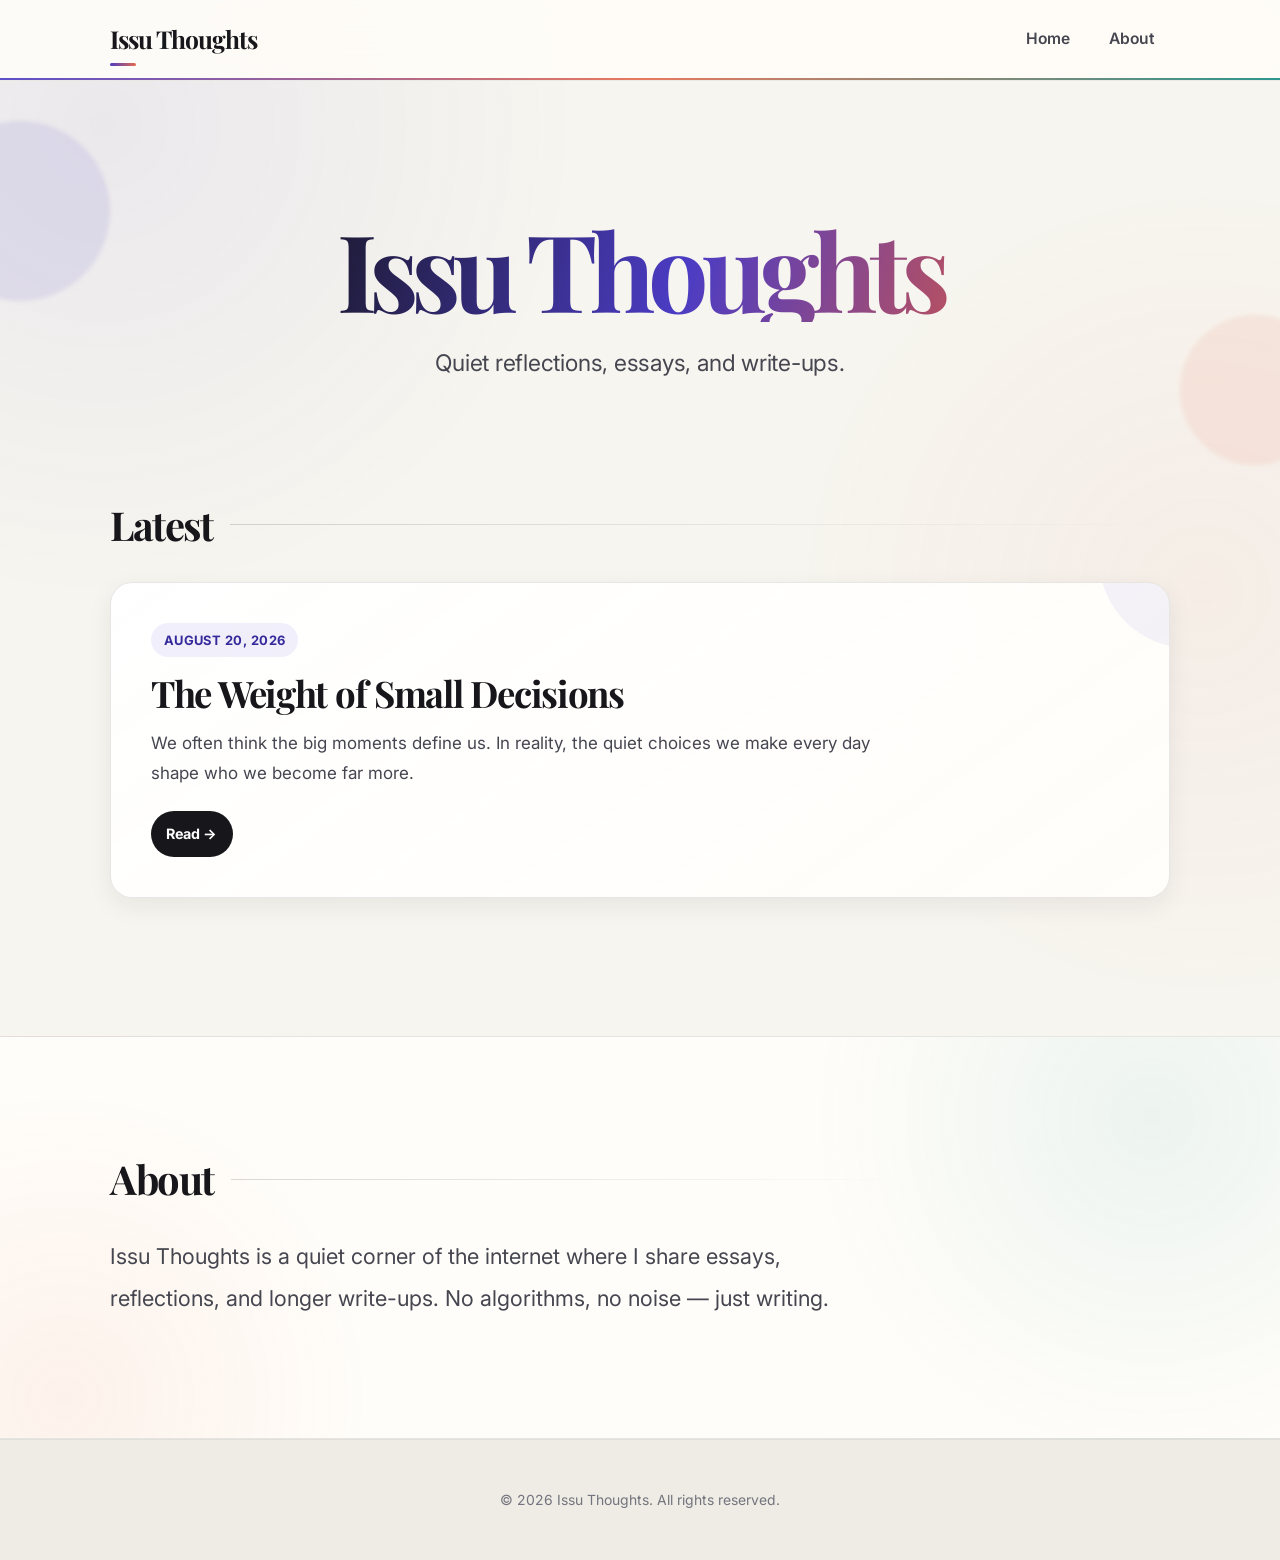
==== index.html @ fbedff1d "Update index.html" ====
<!DOCTYPE html>
<html lang="en">
<head>
  <meta charset="UTF-8">
  <meta name="viewport" content="width=device-width, initial-scale=1.0">
  <title>Issu Thoughts</title>
  <meta name="description" content="Thoughts, essays and write-ups by Issu.">
  <link rel="stylesheet" href="styles.css">
  <link rel="preconnect" href="https://fonts.googleapis.com">
  <link rel="preconnect" href="https://fonts.gstatic.com" crossorigin>
  <link href="https://fonts.googleapis.com/css2?family=Inter:wght@400;500;600&family=Playfair+Display:wght@600;700&display=swap" rel="stylesheet">
</head>
<body>
  <header class="site-header">
    <div class="container">
      <a href="index.html" class="logo">Issu Thoughts</a>
      <nav>
        <a href="index.html">Home</a>
        <a href="#about">About</a>
      </nav>
    </div>
  </header>

  <main>
    <!-- Hero -->
    <section class="hero">
      <div class="container">
        <h1>Issu Thoughts</h1>
        <p class="tagline">Quiet reflections, essays, and write-ups.</p>
      </div>
    </section>

    <!-- Latest posts -->
    <section class="posts">
      <div class="container">
        <h2 class="section-title">Latest</h2>

        <article class="post-card">
          <time datetime="2026-08-20">August 20, 2026</time>
          <h3><a href="article.html">The Weight of Small Decisions</a></h3>
          <p>We often think the big moments define us. In reality, the quiet choices we make every day shape who we become far more.</p>
          <a href="article.html" class="read-more">Read →</a>
        </article>

        <!-- Add more post-cards here as you publish -->
        <!--
        <article class="post-card">
          <time datetime="2026-08-28">August 28, 2026</time>
          <h3><a href="posts/another-article.html">teacher-recruitment-backlog</a></h3>
          <p>They Promised Automatic Posting. The 2023 Teachers Are Still Waiting.…</p>
          <a href="posts/another-article.html" class="read-more">Read →</a>
        </article>
        -->
      </div>
    </section>

    <!-- About -->
    <section id="about" class="about">
      <div class="container">
        <h2 class="section-title">About</h2>
        <p>Issu Thoughts is a quiet corner of the internet where I share essays, reflections, and longer write-ups. No algorithms, no noise — just writing.</p>
      </div>
    </section>
  </main>

  <footer class="site-footer">
    <div class="container">
      <p>© 2026 Issu Thoughts. All rights reserved.</p>
    </div>
  </footer>
</body>
    </html>
---- styles.css ----
/* =========================================================
   ISSU THOUGHTS — PREMIUM EDITORIAL STYLESHEET
   Designed to work with the existing HTML without changes.
   ========================================================= */

/* ---------- Reset ---------- */
*,
*::before,
*::after {
  box-sizing: border-box;
  margin: 0;
  padding: 0;
}

:root {
  /* Color system */
  --bg: #f7f5ef;
  --surface: #fffdf9;
  --surface-2: #f1eee6;
  --text: #17171b;
  --text-soft: #454650;
  --muted: #73747d;
  --primary: #4b3cc4;
  --primary-dark: #352a9b;
  --secondary: #e56b4e;
  --teal: #168b83;
  --gold: #d8a72f;
  --border: rgba(23, 23, 27, 0.10);
  --border-strong: rgba(23, 23, 27, 0.16);

  /* Layout */
  --max-width: 1060px;
  --reading-width: 720px;
  --radius: 22px;
  --radius-small: 14px;

  /* Effects */
  --shadow-sm: 0 8px 24px rgba(35, 30, 60, 0.07);
  --shadow-md: 0 18px 50px rgba(35, 30, 60, 0.11);
  --shadow-lg: 0 28px 80px rgba(35, 30, 60, 0.14);

  --ease: cubic-bezier(.2, .8, .2, 1);
}

html {
  font-size: 17px;
  scroll-behavior: smooth;
  scroll-padding-top: 100px;
}

body {
  min-height: 100vh;
  overflow-x: hidden;
  font-family: "Inter", system-ui, -apple-system, BlinkMacSystemFont, "Segoe UI", sans-serif;
  background:
    radial-gradient(circle at 8% 8%, rgba(75, 60, 196, 0.07), transparent 28rem),
    radial-gradient(circle at 94% 38%, rgba(229, 107, 78, 0.06), transparent 24rem),
    var(--bg);
  color: var(--text);
  line-height: 1.75;
  -webkit-font-smoothing: antialiased;
  text-rendering: optimizeLegibility;
}

::selection {
  background: rgba(75, 60, 196, 0.18);
  color: var(--text);
}

img {
  display: block;
  max-width: 100%;
}

button,
input,
textarea,
select {
  font: inherit;
}

a {
  color: inherit;
  text-decoration: none;
}

/* ---------- Typography ---------- */
h1,
h2,
h3 {
  font-family: "Playfair Display", Georgia, serif;
  font-weight: 700;
  line-height: 1.15;
  letter-spacing: -0.035em;
}

p {
  text-wrap: pretty;
}

.container {
  width: min(90% , var(--max-width));
  margin-inline: auto;
}

.container.narrow {
  width: min(90%, var(--reading-width));
}

/* ---------- Header ---------- */
.site-header {
  position: sticky;
  top: 0;
  z-index: 1000;
  background: rgba(255, 253, 249, 0.88);
  border-bottom: 1px solid rgba(23, 23, 27, 0.08);
  backdrop-filter: blur(18px) saturate(150%);
  -webkit-backdrop-filter: blur(18px) saturate(150%);
}

.site-header::after {
  content: "";
  display: block;
  height: 2px;
  background: linear-gradient(90deg, var(--primary), var(--secondary), var(--teal));
  opacity: 0.9;
}

.site-header .container {
  min-height: 78px;
  display: flex;
  align-items: center;
  justify-content: space-between;
  gap: 2rem;
}

.logo {
  position: relative;
  display: inline-block;
  font-family: "Playfair Display", Georgia, serif;
  font-size: 1.45rem;
  font-weight: 700;
  letter-spacing: -0.04em;
  transition: color .25s var(--ease), transform .25s var(--ease);
}

.logo::after {
  content: "";
  position: absolute;
  left: 0;
  bottom: -5px;
  width: 26px;
  height: 3px;
  border-radius: 99px;
  background: linear-gradient(90deg, var(--primary), var(--secondary));
  transition: width .3s var(--ease);
}

.logo:hover {
  color: var(--primary);
  transform: translateY(-1px);
}

.logo:hover::after {
  width: 100%;
}

nav {
  display: flex;
  align-items: center;
  gap: .45rem;
}

nav a {
  position: relative;
  display: inline-flex;
  align-items: center;
  justify-content: center;
  padding: .58rem .9rem;
  border-radius: 999px;
  color: var(--text-soft);
  font-size: .92rem;
  font-weight: 600;
  transition:
    color .25s var(--ease),
    background .25s var(--ease),
    transform .25s var(--ease);
}

nav a:hover,
nav a:focus-visible {
  color: var(--primary);
  background: rgba(75, 60, 196, 0.08);
  transform: translateY(-1px);
}

nav a:focus-visible,
a:focus-visible {
  outline: 3px solid rgba(75, 60, 196, 0.22);
  outline-offset: 3px;
}

/* ---------- Hero ---------- */
.hero {
  position: relative;
  isolation: isolate;
  padding: clamp(5.2rem, 11vw, 8rem) 0 clamp(4rem, 8vw, 6rem);
  text-align: center;
}

.hero::before,
.hero::after {
  content: "";
  position: absolute;
  z-index: -1;
  pointer-events: none;
  border-radius: 50%;
  filter: blur(2px);
}

.hero::before {
  width: 180px;
  height: 180px;
  left: -70px;
  top: 40px;
  background: rgba(75, 60, 196, 0.10);
}

.hero::after {
  width: 150px;
  height: 150px;
  right: -50px;
  bottom: 20px;
  background: rgba(229, 107, 78, 0.10);
}

.hero h1 {
  max-width: 900px;
  margin-inline: auto;
  font-size: clamp(3rem, 9vw, 6.3rem);
  line-height: .98;
  letter-spacing: -0.065em;
  background: linear-gradient(105deg, #15151a 8%, #4b3cc4 55%, #d95743 95%);
  -webkit-background-clip: text;
  background-clip: text;
  color: transparent;
}

.tagline {
  max-width: 600px;
  margin: 1.35rem auto 0;
  color: var(--text-soft);
  font-size: clamp(1.08rem, 2.8vw, 1.35rem);
  line-height: 1.65;
  letter-spacing: -0.01em;
}

/* ---------- Latest / Posts ---------- */
.posts {
  padding: 1rem 0 clamp(5rem, 9vw, 7rem);
}

.section-title {
  display: flex;
  align-items: center;
  gap: 1rem;
  margin-bottom: 2rem;
  font-size: clamp(1.75rem, 4vw, 2.35rem);
}

.section-title::after {
  content: "";
  height: 1px;
  flex: 1;
  background: linear-gradient(90deg, var(--border-strong), transparent);
}

.post-card {
  position: relative;
  overflow: hidden;
  margin-bottom: 1.35rem;
  padding: clamp(1.6rem, 4vw, 2.35rem);
  border: 1px solid var(--border);
  border-radius: var(--radius);
  background:
    linear-gradient(145deg, rgba(255,255,255,.98), rgba(255,253,249,.94));
  box-shadow: var(--shadow-sm);
  transition:
    transform .4s var(--ease),
    box-shadow .4s var(--ease),
    border-color .4s var(--ease);
}

.post-card::before {
  content: "";
  position: absolute;
  left: 0;
  top: 0;
  bottom: 0;
  width: 5px;
  background: linear-gradient(180deg, var(--primary), var(--secondary));
  transform: scaleY(0);
  transform-origin: bottom;
  transition: transform .4s var(--ease);
}

.post-card::after {
  content: "";
  position: absolute;
  width: 180px;
  height: 180px;
  right: -110px;
  top: -115px;
  border-radius: 50%;
  background: rgba(75, 60, 196, 0.06);
  transition: transform .5s var(--ease);
}

.post-card:hover {
  transform: translateY(-7px);
  border-color: rgba(75, 60, 196, 0.20);
  box-shadow: var(--shadow-lg);
}

.post-card:hover::before {
  transform: scaleY(1);
}

.post-card:hover::after {
  transform: scale(1.35);
}

.post-card time {
  position: relative;
  z-index: 1;
  display: inline-flex;
  align-items: center;
  margin-bottom: .9rem;
  padding: .35rem .75rem;
  border-radius: 999px;
  background: rgba(75, 60, 196, 0.08);
  color: var(--primary-dark);
  font-size: .76rem;
  font-weight: 700;
  letter-spacing: .035em;
  text-transform: uppercase;
}

.post-card h3 {
  position: relative;
  z-index: 1;
  max-width: 720px;
  margin-bottom: .85rem;
  font-size: clamp(1.7rem, 4vw, 2.15rem);
}

.post-card h3 a {
  transition: color .25s ease;
}

.post-card h3 a:hover {
  color: var(--primary);
}

.post-card p {
  position: relative;
  z-index: 1;
  max-width: 760px;
  margin-bottom: 1.35rem;
  color: var(--text-soft);
  font-size: 1rem;
}

.read-more {
  position: relative;
  z-index: 2;
  display: inline-flex;
  align-items: center;
  gap: .55rem;
  padding: .62rem .9rem;
  border-radius: 999px;
  background: var(--text);
  color: white;
  font-size: .84rem;
  font-weight: 700;
  transition:
    background .25s var(--ease),
    transform .25s var(--ease),
    box-shadow .25s var(--ease);
}

.read-more:hover {
  background: var(--primary);
  transform: translateX(3px);
  box-shadow: 0 8px 22px rgba(75, 60, 196, 0.22);
}

/* ---------- About ---------- */
.about {
  position: relative;
  overflow: hidden;
  border-top: 1px solid var(--border);
  border-bottom: 1px solid var(--border);
  background:
    radial-gradient(circle at 90% 20%, rgba(22, 139, 131, .08), transparent 20rem),
    radial-gradient(circle at 5% 90%, rgba(229, 107, 78, .08), transparent 18rem),
    var(--surface);
  padding: clamp(4.5rem, 10vw, 7rem) 0;
}

.about .container {
  position: relative;
}

.about .section-title {
  max-width: 800px;
}

.about p {
  max-width: 760px;
  color: var(--text-soft);
  font-size: clamp(1.08rem, 2.4vw, 1.28rem);
  line-height: 1.9;
}

/* ---------- Single Article ---------- */
.single-post {
  padding: clamp(4rem, 8vw, 6.5rem) 0 clamp(5rem, 10vw, 8rem);
}

.post-header {
  position: relative;
  text-align: center;
  margin-bottom: clamp(3rem, 7vw, 5rem);
}

.post-header::after {
  content: "";
  display: block;
  width: 64px;
  height: 4px;
  margin: 2rem auto 0;
  border-radius: 99px;
  background: linear-gradient(90deg, var(--primary), var(--secondary));
}

.post-header time {
  display: inline-flex;
  margin-bottom: 1.1rem;
  padding: .42rem .85rem;
  border-radius: 999px;
  background: rgba(75, 60, 196, .08);
  color: var(--primary-dark);
  font-size: .78rem;
  font-weight: 700;
  letter-spacing: .04em;
  text-transform: uppercase;
}

.post-header h1 {
  font-size: clamp(2.45rem, 7vw, 4.8rem);
  letter-spacing: -0.055em;
  line-height: 1.04;
}

.post-content {
  color: #292a31;
  font-family: Georgia, "Times New Roman", serif;
  font-size: clamp(1.1rem, 2vw, 1.2rem);
  line-height: 1.95;
}

.post-content p {
  margin-bottom: 1.65rem;
}

.post-content p:first-child::first-letter {
  float: left;
  padding: .04em .10em 0 0;
  color: var(--primary);
  font-family: "Playfair Display", Georgia, serif;
  font-size: 4.4em;
  font-weight: 700;
  line-height: .82;
}

.post-content h2,
.post-content h3 {
  color: var(--text);
  font-family: "Playfair Display", Georgia, serif;
}

.post-content h2 {
  margin: 3.5rem 0 1.15rem;
  font-size: clamp(1.7rem, 4vw, 2.3rem);
}

.post-content h3 {
  margin: 2.6rem 0 1rem;
  font-size: 1.5rem;
}

.post-content a {
  color: var(--primary);
  text-decoration: underline;
  text-decoration-thickness: 1px;
  text-underline-offset: 4px;
}

.post-footer {
  margin-top: 4.5rem;
  padding-top: 1.8rem;
  border-top: 1px solid var(--border-strong);
}

.back {
  display: inline-flex;
  align-items: center;
  gap: .45rem;
  padding: .7rem 1rem;
  border: 1px solid var(--border);
  border-radius: 999px;
  background: var(--surface);
  color: var(--text-soft);
  font-size: .88rem;
  font-weight: 700;
  box-shadow: var(--shadow-sm);
  transition:
    color .25s var(--ease),
    background .25s var(--ease),
    transform .25s var(--ease),
    box-shadow .25s var(--ease);
}

.back:hover {
  color: white;
  background: var(--primary);
  transform: translateX(-3px);
  box-shadow: 0 10px 25px rgba(75, 60, 196, .18);
}

/* ---------- Footer ---------- */
.site-footer {
  position: relative;
  padding: 2.8rem 0;
  border-top: 1px solid rgba(23, 23, 27, .06);
  background: #eeece5;
  color: var(--muted);
  text-align: center;
  font-size: .82rem;
}

.site-footer p {
  max-width: 90%;
  margin-inline: auto;
}

/* ---------- Scrollbar ---------- */
::-webkit-scrollbar {
  width: 10px;
}

::-webkit-scrollbar-track {
  background: var(--bg);
}

::-webkit-scrollbar-thumb {
  border: 3px solid var(--bg);
  border-radius: 99px;
  background: #b7b5bf;
}

::-webkit-scrollbar-thumb:hover {
  background: var(--primary);
}

/* ---------- Responsive ---------- */
@media (max-width: 700px) {
  html {
    font-size: 16px;
  }

  .container,
  .container.narrow {
    width: min(91%, 720px);
  }

  .site-header .container {
    min-height: 76px;
    flex-direction: column;
    justify-content: center;
    gap: .55rem;
    padding: .7rem 0 .75rem;
  }

  .logo {
    font-size: 1.35rem;
  }

  nav {
    gap: .15rem;
  }

  nav a {
    padding: .42rem .8rem;
    font-size: .9rem;
  }

  .hero {
    padding-top: 4.5rem;
  }

  .hero h1 {
    font-size: clamp(2.9rem, 14vw, 4.8rem);
  }

  .tagline {
    max-width: 360px;
  }

  .posts {
    padding-top: .5rem;
  }

  .section-title {
    margin-bottom: 1.5rem;
  }

  .post-card {
    border-radius: 18px;
    padding: 1.45rem;
  }

  .post-card:hover {
    transform: translateY(-3px);
  }

  .post-card h3 {
    font-size: 1.65rem;
  }

  .post-content p:first-child::first-letter {
    font-size: 3.8em;
  }
}

@media (max-width: 420px) {
  .hero {
    padding-top: 3.7rem;
  }

  .hero::before {
    left: -120px;
  }

  .hero::after {
    right: -100px;
  }

  .post-card {
    padding: 1.25rem;
  }

  .post-card p {
    line-height: 1.7;
  }

  .about p {
    line-height: 1.75;
  }

  .post-header h1 {
    font-size: 2.35rem;
  }
}

/* ---------- Reduced Motion ---------- */
@media (prefers-reduced-motion: reduce) {
  html {
    scroll-behavior: auto;
  }

  *,
  *::before,
  *::after {
    transition-duration: .01ms !important;
    animation-duration: .01ms !important;
    animation-iteration-count: 1 !important;
  }
}
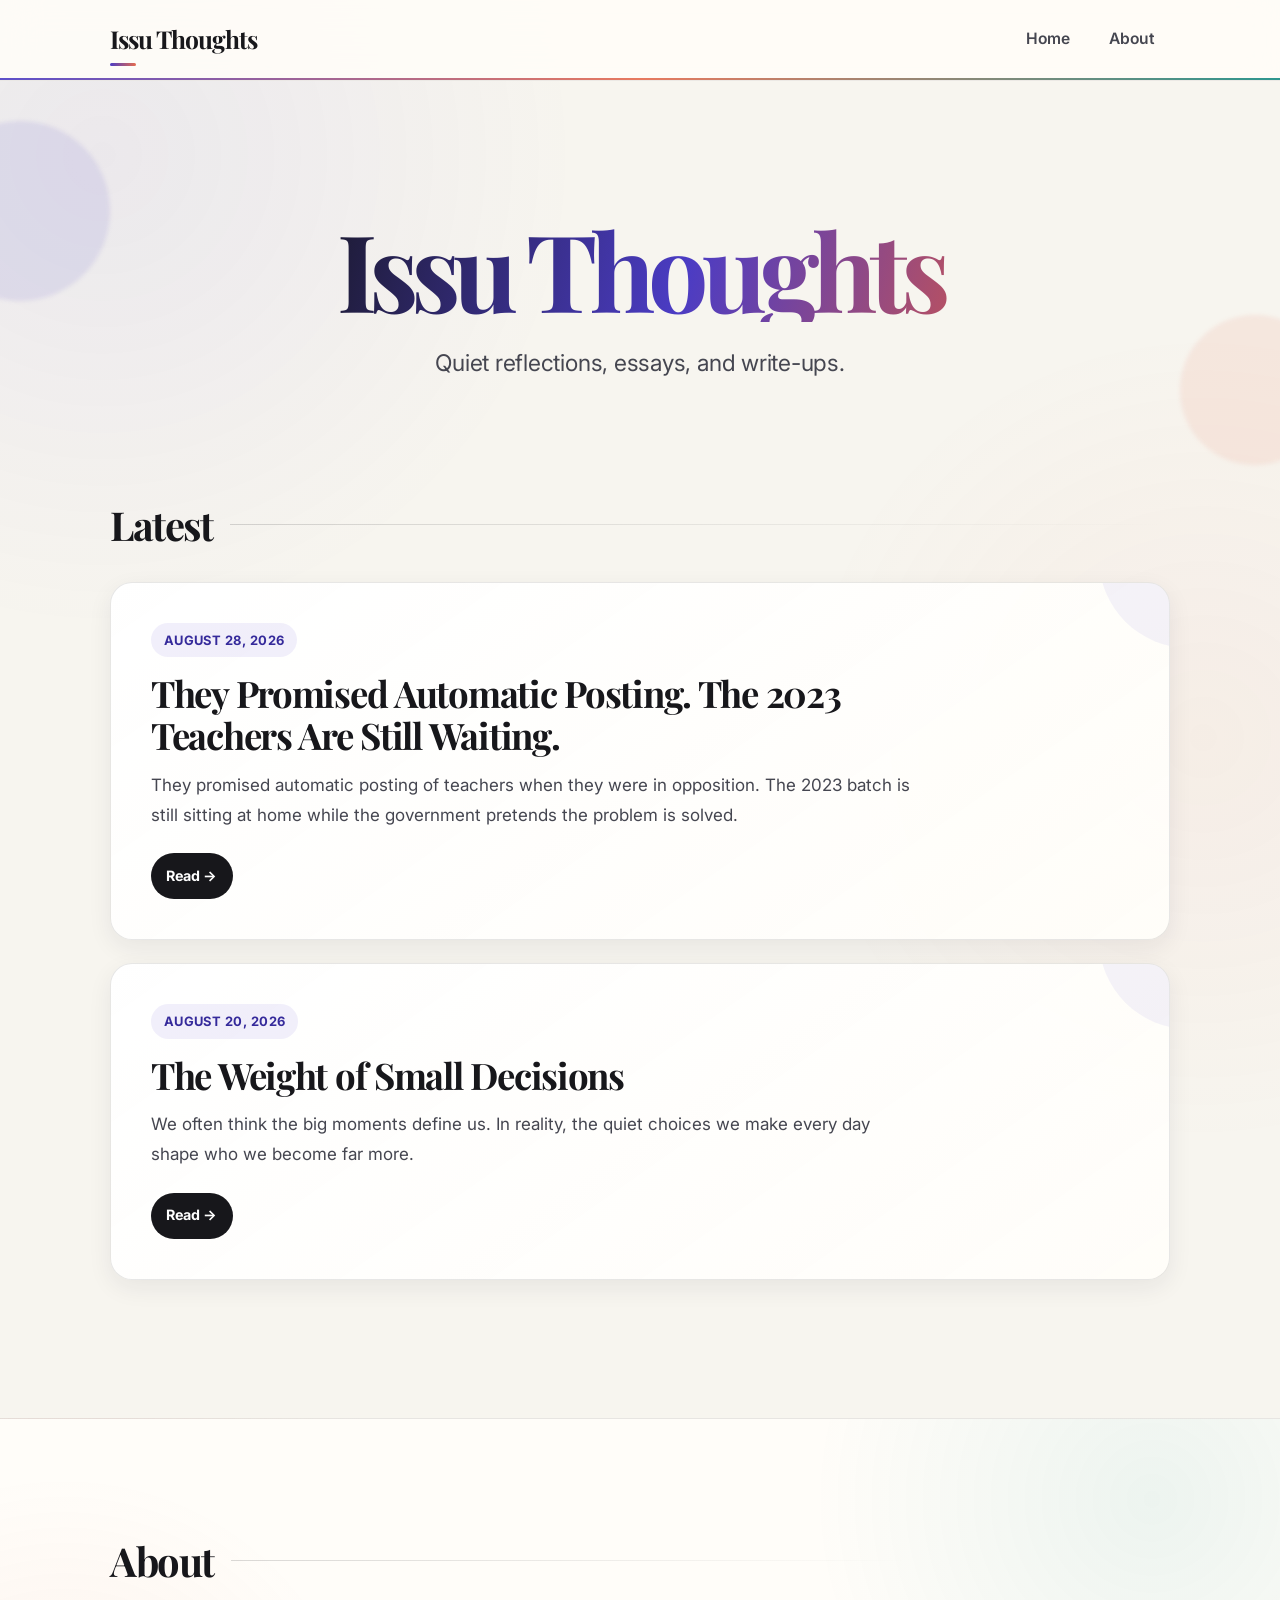
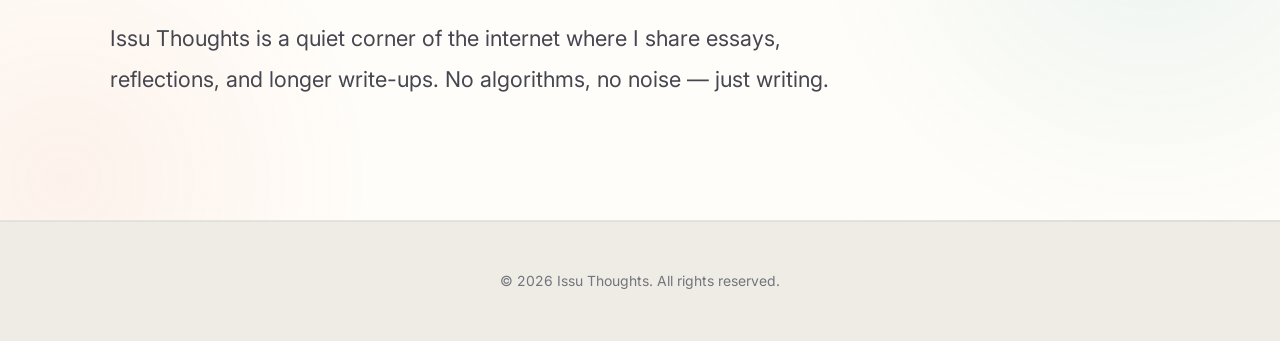
==== commit e759de22: "Update index.html" ====
--- a/index.html
+++ b/index.html
@@ -36,6 +36,13 @@
         <h2 class="section-title">Latest</h2>
 
         <article class="post-card">
+  <time datetime="2026-08-28">August 28, 2026</time>
+  <h3><a href="teacher-recruitment-backlog.html">They Promised Automatic Posting. The 2023 Teachers Are Still Waiting.</a></h3>
+  <p>They promised automatic posting of teachers when they were in opposition. The 2023 batch is still sitting at home while the government pretends the problem is solved.</p>
+  <a href="teacher-recruitment-backlog.html" class="read-more">Read →</a>
+</article>
+        
+        <article class="post-card">
           <time datetime="2026-08-20">August 20, 2026</time>
           <h3><a href="article.html">The Weight of Small Decisions</a></h3>
           <p>We often think the big moments define us. In reality, the quiet choices we make every day shape who we become far more.</p>
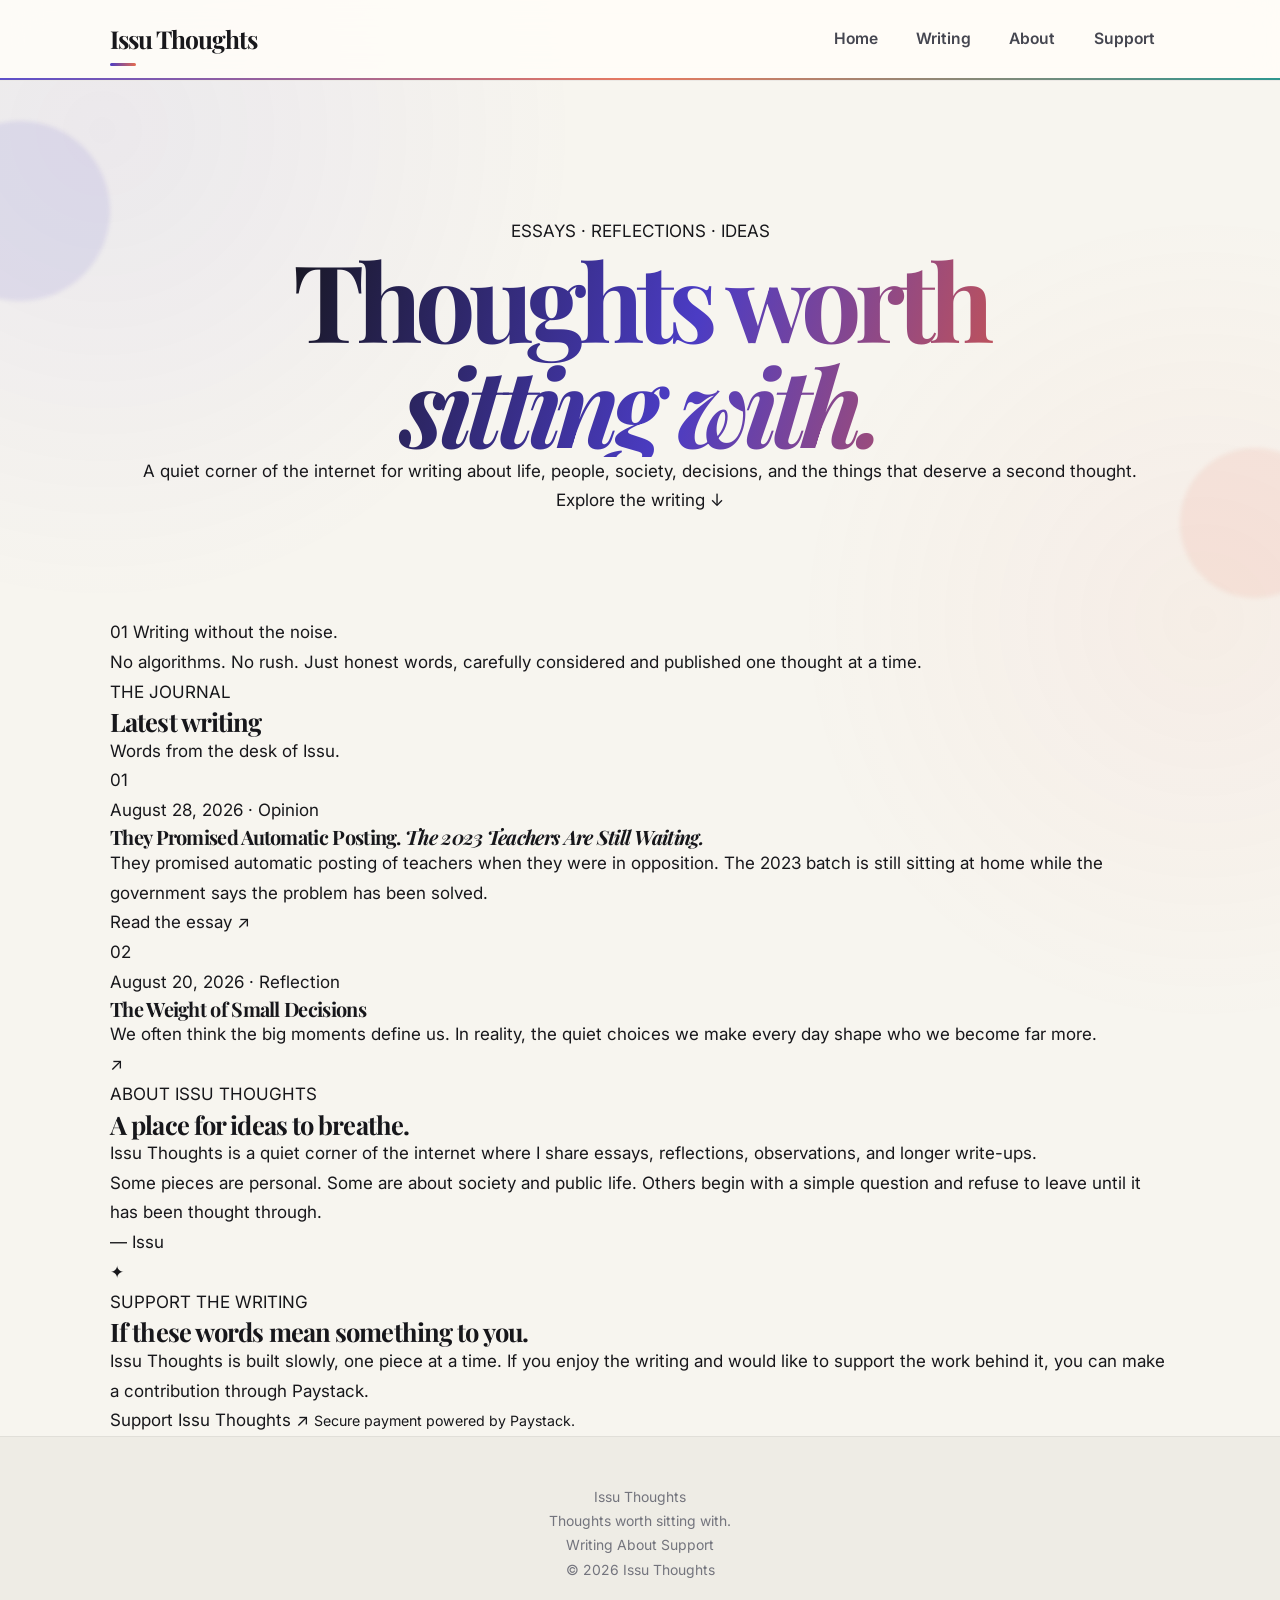
==== commit a3ec914c: "Update index.html" ====
--- a/index.html
+++ b/index.html
@@ -3,77 +3,177 @@
 <head>
   <meta charset="UTF-8">
   <meta name="viewport" content="width=device-width, initial-scale=1.0">
-  <title>Issu Thoughts</title>
-  <meta name="description" content="Thoughts, essays and write-ups by Issu.">
-  <link rel="stylesheet" href="styles.css">
+  <meta name="theme-color" content="#f6f1e8">
+  <title>Issu Thoughts — Essays, Reflections & Ideas</title>
+  <meta name="description" content="Issu Thoughts is a quiet corner of the internet for essays, reflections, ideas and longer write-ups.">
   <link rel="preconnect" href="https://fonts.googleapis.com">
   <link rel="preconnect" href="https://fonts.gstatic.com" crossorigin>
-  <link href="https://fonts.googleapis.com/css2?family=Inter:wght@400;500;600&family=Playfair+Display:wght@600;700&display=swap" rel="stylesheet">
+  <link href="https://fonts.googleapis.com/css2?family=Inter:wght@400;500;600;700&family=Playfair+Display:ital,wght@0,500;0,600;0,700;1,500;1,600&display=swap" rel="stylesheet">
+  <link rel="stylesheet" href="styles.css">
 </head>
+
 <body>
   <header class="site-header">
-    <div class="container">
-      <a href="index.html" class="logo">Issu Thoughts</a>
-      <nav>
-        <a href="index.html">Home</a>
+    <div class="container header-inner">
+      <a href="index.html" class="logo" aria-label="Issu Thoughts home">
+        <span>Issu</span> Thoughts
+      </a>
+
+      <nav class="main-nav" aria-label="Main navigation">
+        <a href="index.html" class="active">Home</a>
+        <a href="#writing">Writing</a>
         <a href="#about">About</a>
+        <a href="#support" class="nav-support">Support</a>
       </nav>
     </div>
   </header>
 
   <main>
-    <!-- Hero -->
     <section class="hero">
-      <div class="container">
-        <h1>Issu Thoughts</h1>
-        <p class="tagline">Quiet reflections, essays, and write-ups.</p>
+      <div class="hero-rule" aria-hidden="true"></div>
+      <div class="container hero-inner">
+        <p class="eyebrow">ESSAYS · REFLECTIONS · IDEAS</p>
+        <h1>Thoughts worth<br><em>sitting with.</em></h1>
+        <p class="hero-copy">
+          A quiet corner of the internet for writing about life, people,
+          society, decisions, and the things that deserve a second thought.
+        </p>
+        <a href="#writing" class="text-link">
+          Explore the writing <span>↓</span>
+        </a>
       </div>
     </section>
 
-    <!-- Latest posts -->
-    <section class="posts">
-      <div class="container">
-        <h2 class="section-title">Latest</h2>
-
-        <article class="post-card">
-  <time datetime="2026-08-28">August 28, 2026</time>
-  <h3><a href="teacher-recruitment-backlog.html">They Promised Automatic Posting. The 2023 Teachers Are Still Waiting.</a></h3>
-  <p>They promised automatic posting of teachers when they were in opposition. The 2023 batch is still sitting at home while the government pretends the problem is solved.</p>
-  <a href="teacher-recruitment-backlog.html" class="read-more">Read →</a>
-</article>
-        
-        <article class="post-card">
-          <time datetime="2026-08-20">August 20, 2026</time>
-          <h3><a href="article.html">The Weight of Small Decisions</a></h3>
-          <p>We often think the big moments define us. In reality, the quiet choices we make every day shape who we become far more.</p>
-          <a href="article.html" class="read-more">Read →</a>
-        </article>
-
-        <!-- Add more post-cards here as you publish -->
-        <!--
-        <article class="post-card">
-          <time datetime="2026-08-28">August 28, 2026</time>
-          <h3><a href="posts/another-article.html">teacher-recruitment-backlog</a></h3>
-          <p>They Promised Automatic Posting. The 2023 Teachers Are Still Waiting.…</p>
-          <a href="posts/another-article.html" class="read-more">Read →</a>
-        </article>
-        -->
+    <section class="intro-strip">
+      <div class="container intro-grid">
+        <p class="intro-lead">
+          <span>01</span>
+          Writing without the noise.
+        </p>
+        <p>
+          No algorithms. No rush. Just honest words, carefully considered
+          and published one thought at a time.
+        </p>
       </div>
     </section>
 
-    <!-- About -->
-    <section id="about" class="about">
+    <section id="writing" class="writing-section">
       <div class="container">
-        <h2 class="section-title">About</h2>
-        <p>Issu Thoughts is a quiet corner of the internet where I share essays, reflections, and longer write-ups. No algorithms, no noise — just writing.</p>
+        <div class="section-heading">
+          <div>
+            <p class="eyebrow">THE JOURNAL</p>
+            <h2>Latest writing</h2>
+          </div>
+          <p class="section-note">Words from the desk of Issu.</p>
+        </div>
+
+        <div class="featured-post">
+          <div class="featured-number">01</div>
+          <div class="featured-content">
+            <div class="post-meta">
+              <time datetime="2026-08-28">August 28, 2026</time>
+              <span>·</span>
+              <span>Opinion</span>
+            </div>
+            <h3>
+              <a href="teacher-recruitment-backlog.html">
+                They Promised Automatic Posting.
+                <em>The 2023 Teachers Are Still Waiting.</em>
+              </a>
+            </h3>
+            <p>
+              They promised automatic posting of teachers when they were in
+              opposition. The 2023 batch is still sitting at home while the
+              government says the problem has been solved.
+            </p>
+            <a href="teacher-recruitment-backlog.html" class="read-link">
+              Read the essay <span>↗</span>
+            </a>
+          </div>
+        </div>
+
+        <div class="post-list">
+          <article class="post-row">
+            <div class="post-index">02</div>
+            <div class="post-row-main">
+              <div class="post-meta">
+                <time datetime="2026-08-20">August 20, 2026</time>
+                <span>·</span>
+                <span>Reflection</span>
+              </div>
+              <h3><a href="article.html">The Weight of Small Decisions</a></h3>
+              <p>
+                We often think the big moments define us. In reality, the
+                quiet choices we make every day shape who we become far more.
+              </p>
+            </div>
+            <a href="article.html" class="circle-arrow" aria-label="Read The Weight of Small Decisions">↗</a>
+          </article>
+        </div>
+      </div>
+    </section>
+
+    <section id="about" class="about-section">
+      <div class="container about-grid">
+        <div>
+          <p class="eyebrow">ABOUT ISSU THOUGHTS</p>
+          <h2>A place for ideas to breathe.</h2>
+        </div>
+        <div class="about-copy">
+          <p>
+            Issu Thoughts is a quiet corner of the internet where I share
+            essays, reflections, observations, and longer write-ups.
+          </p>
+          <p>
+            Some pieces are personal. Some are about society and public life.
+            Others begin with a simple question and refuse to leave until it
+            has been thought through.
+          </p>
+          <p class="signature">— Issu</p>
+        </div>
+      </div>
+    </section>
+
+    <section id="support" class="support-section">
+      <div class="container">
+        <div class="support-card">
+          <div class="support-mark" aria-hidden="true">✦</div>
+          <div class="support-copy">
+            <p class="eyebrow">SUPPORT THE WRITING</p>
+            <h2>If these words mean something to you.</h2>
+            <p>
+              Issu Thoughts is built slowly, one piece at a time. If you enjoy
+              the writing and would like to support the work behind it, you can
+              make a contribution through Paystack.
+            </p>
+            <a
+              class="support-button"
+              href="https://paystack.shop/pay/Issu-thoughts"
+              target="_blank"
+              rel="noopener noreferrer"
+            >
+              Support Issu Thoughts <span>↗</span>
+            </a>
+            <small>Secure payment powered by Paystack.</small>
+          </div>
+        </div>
       </div>
     </section>
   </main>
 
   <footer class="site-footer">
-    <div class="container">
-      <p>© 2026 Issu Thoughts. All rights reserved.</p>
+    <div class="container footer-inner">
+      <div>
+        <a href="index.html" class="footer-logo">Issu Thoughts</a>
+        <p>Thoughts worth sitting with.</p>
+      </div>
+      <div class="footer-links">
+        <a href="#writing">Writing</a>
+        <a href="#about">About</a>
+        <a href="#support">Support</a>
+      </div>
+      <p class="copyright">© 2026 Issu Thoughts</p>
     </div>
   </footer>
 </body>
-    </html>
+  </html>
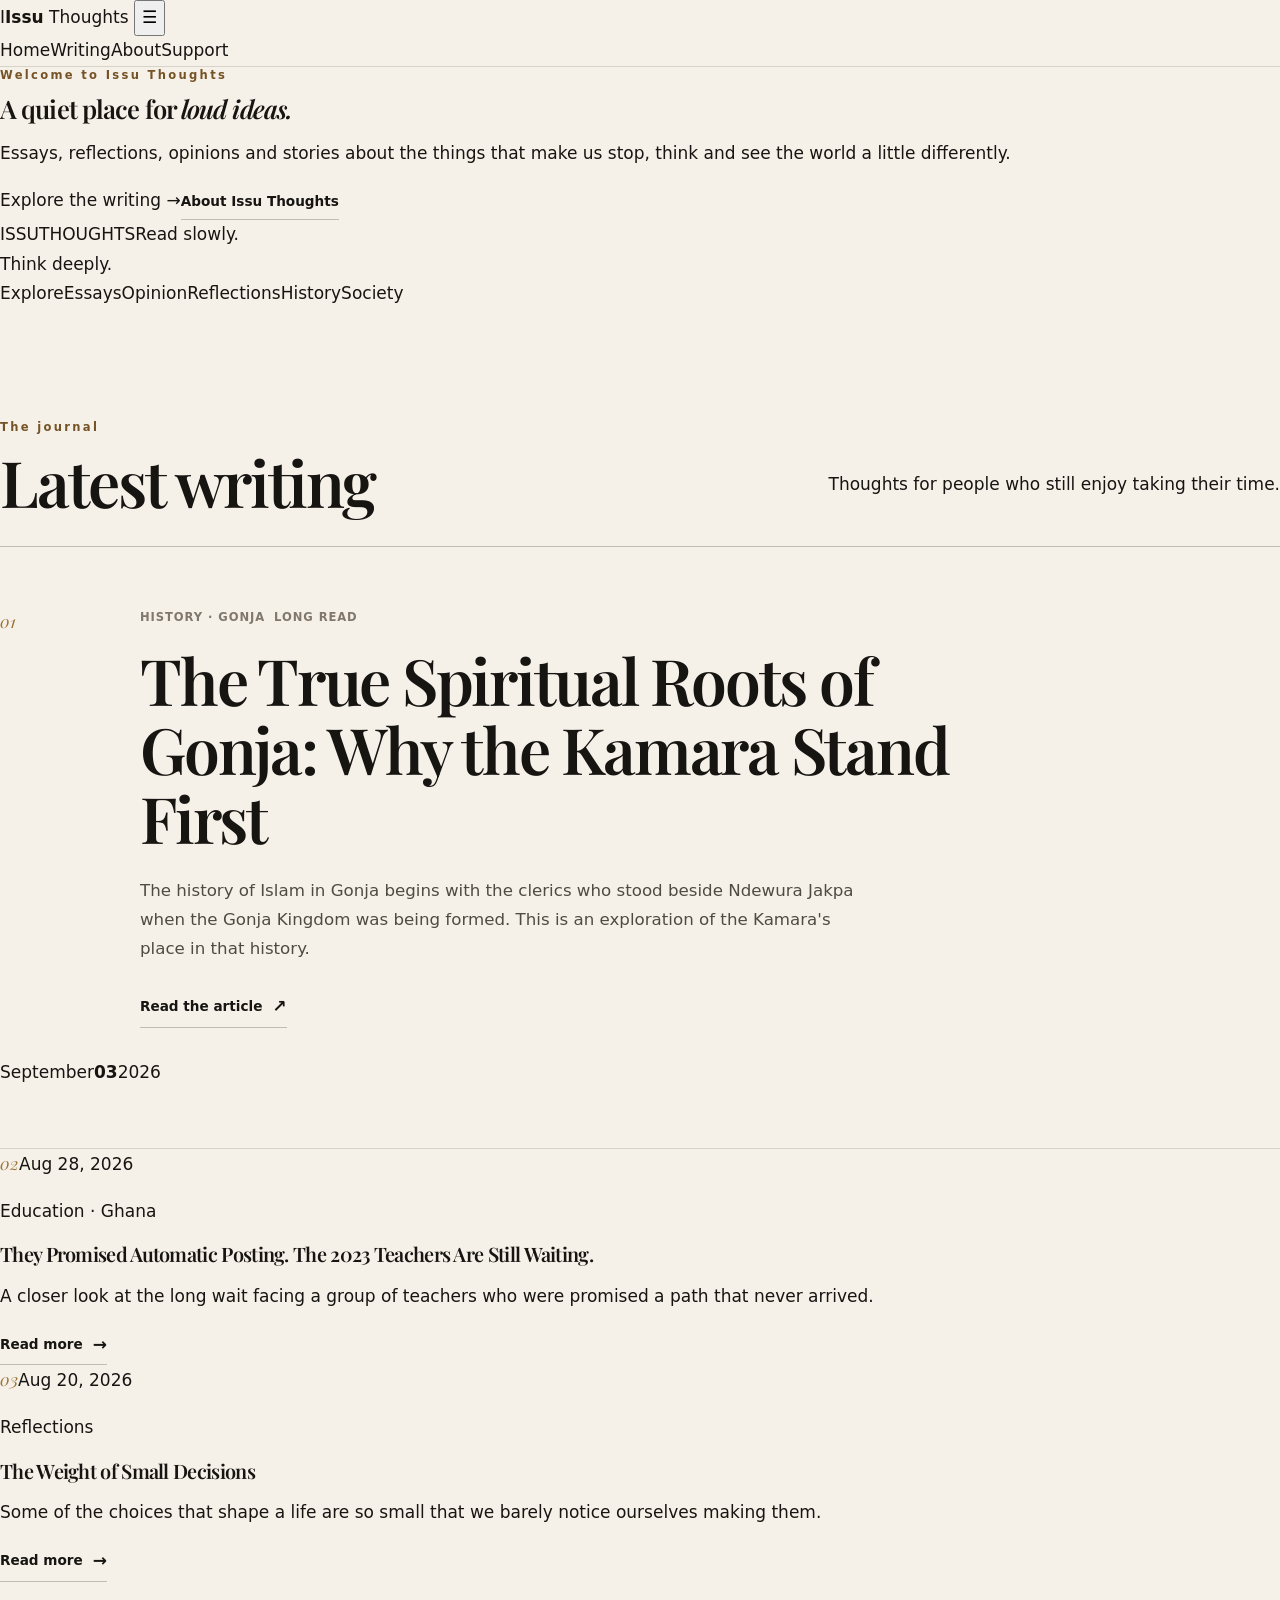
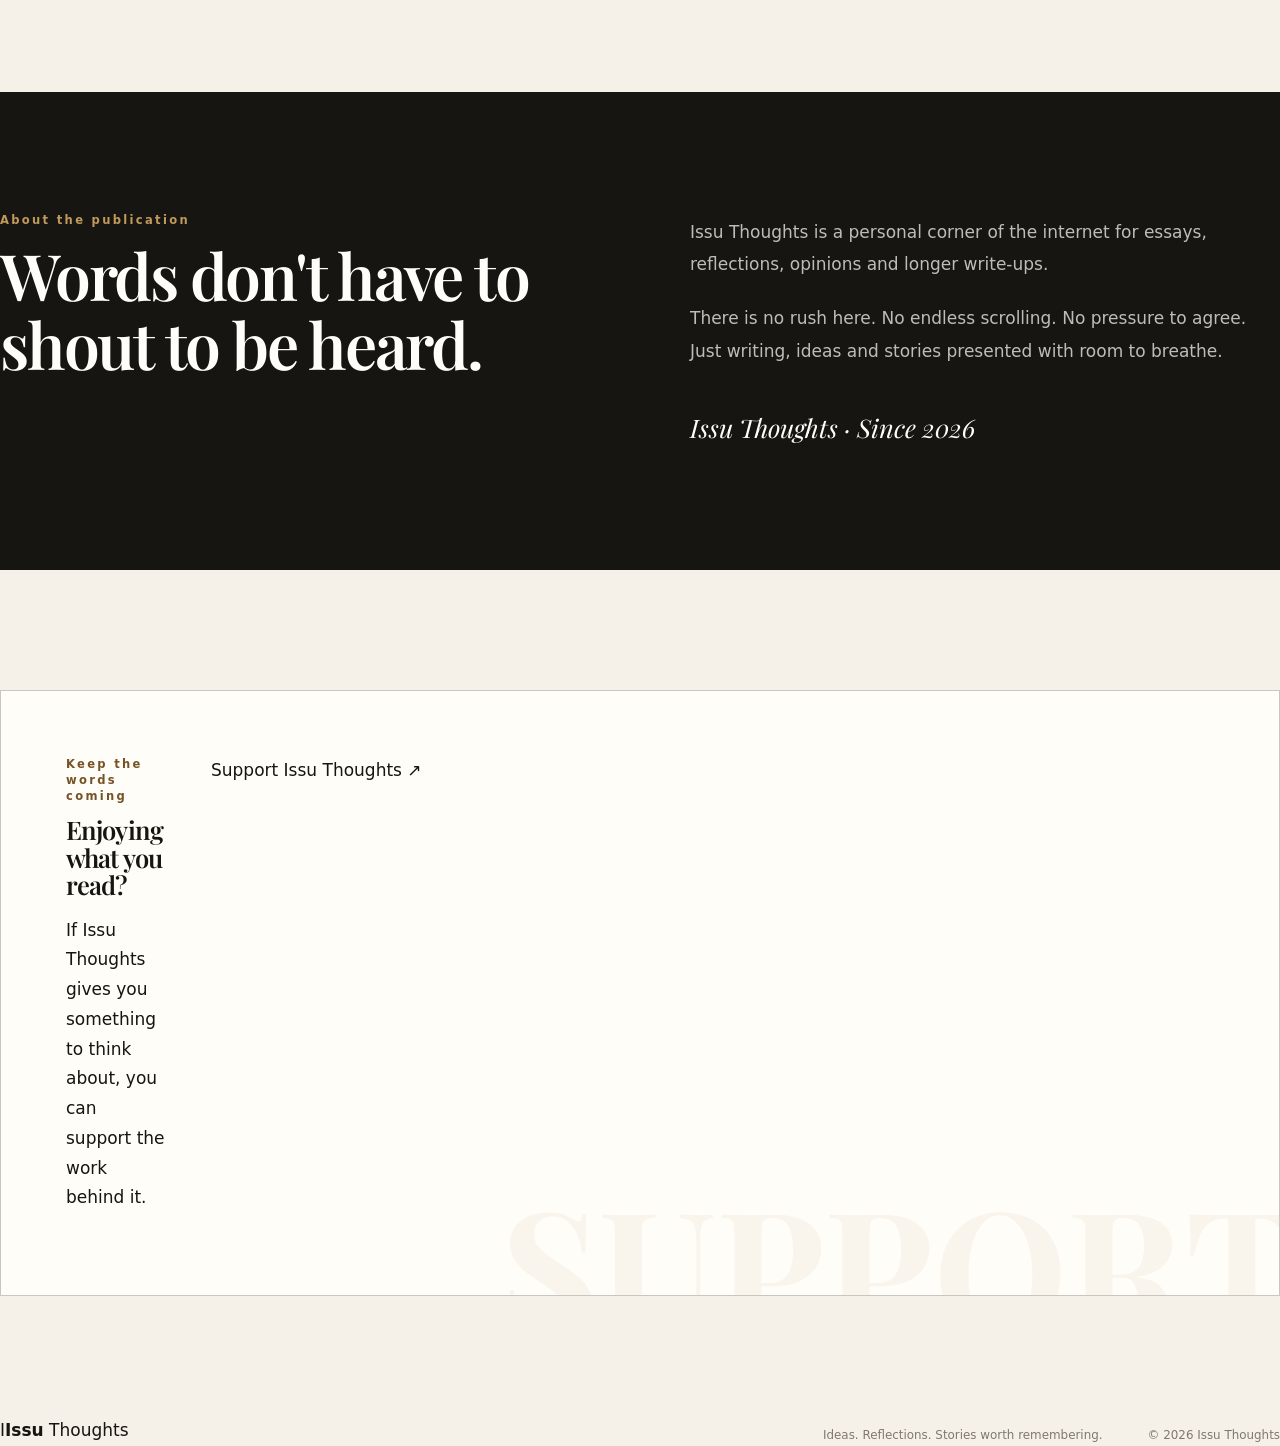
==== commit bcd680f3: "Update index.html" ====
--- a/index.html
+++ b/index.html
@@ -1,179 +1,32 @@
-<!DOCTYPE html>
-<html lang="en">
-<head>
-  <meta charset="UTF-8">
-  <meta name="viewport" content="width=device-width, initial-scale=1.0">
-  <meta name="theme-color" content="#f6f1e8">
-  <title>Issu Thoughts — Essays, Reflections & Ideas</title>
-  <meta name="description" content="Issu Thoughts is a quiet corner of the internet for essays, reflections, ideas and longer write-ups.">
-  <link rel="preconnect" href="https://fonts.googleapis.com">
-  <link rel="preconnect" href="https://fonts.gstatic.com" crossorigin>
-  <link href="https://fonts.googleapis.com/css2?family=Inter:wght@400;500;600;700&family=Playfair+Display:ital,wght@0,500;0,600;0,700;1,500;1,600&display=swap" rel="stylesheet">
-  <link rel="stylesheet" href="styles.css">
-</head>
-
-<body>
-  <header class="site-header">
-    <div class="container header-inner">
-      <a href="index.html" class="logo" aria-label="Issu Thoughts home">
-        <span>Issu</span> Thoughts
-      </a>
-
-      <nav class="main-nav" aria-label="Main navigation">
-        <a href="index.html" class="active">Home</a>
-        <a href="#writing">Writing</a>
-        <a href="#about">About</a>
-        <a href="#support" class="nav-support">Support</a>
-      </nav>
-    </div>
-  </header>
-
-  <main>
-    <section class="hero">
-      <div class="hero-rule" aria-hidden="true"></div>
-      <div class="container hero-inner">
-        <p class="eyebrow">ESSAYS · REFLECTIONS · IDEAS</p>
-        <h1>Thoughts worth<br><em>sitting with.</em></h1>
-        <p class="hero-copy">
-          A quiet corner of the internet for writing about life, people,
-          society, decisions, and the things that deserve a second thought.
-        </p>
-        <a href="#writing" class="text-link">
-          Explore the writing <span>↓</span>
-        </a>
-      </div>
-    </section>
-
-    <section class="intro-strip">
-      <div class="container intro-grid">
-        <p class="intro-lead">
-          <span>01</span>
-          Writing without the noise.
-        </p>
-        <p>
-          No algorithms. No rush. Just honest words, carefully considered
-          and published one thought at a time.
-        </p>
-      </div>
-    </section>
-
-    <section id="writing" class="writing-section">
-      <div class="container">
-        <div class="section-heading">
-          <div>
-            <p class="eyebrow">THE JOURNAL</p>
-            <h2>Latest writing</h2>
-          </div>
-          <p class="section-note">Words from the desk of Issu.</p>
-        </div>
-
-        <div class="featured-post">
-          <div class="featured-number">01</div>
-          <div class="featured-content">
-            <div class="post-meta">
-              <time datetime="2026-08-28">August 28, 2026</time>
-              <span>·</span>
-              <span>Opinion</span>
-            </div>
-            <h3>
-              <a href="teacher-recruitment-backlog.html">
-                They Promised Automatic Posting.
-                <em>The 2023 Teachers Are Still Waiting.</em>
-              </a>
-            </h3>
-            <p>
-              They promised automatic posting of teachers when they were in
-              opposition. The 2023 batch is still sitting at home while the
-              government says the problem has been solved.
-            </p>
-            <a href="teacher-recruitment-backlog.html" class="read-link">
-              Read the essay <span>↗</span>
-            </a>
-          </div>
-        </div>
-
-        <div class="post-list">
-          <article class="post-row">
-            <div class="post-index">02</div>
-            <div class="post-row-main">
-              <div class="post-meta">
-                <time datetime="2026-08-20">August 20, 2026</time>
-                <span>·</span>
-                <span>Reflection</span>
-              </div>
-              <h3><a href="article.html">The Weight of Small Decisions</a></h3>
-              <p>
-                We often think the big moments define us. In reality, the
-                quiet choices we make every day shape who we become far more.
-              </p>
-            </div>
-            <a href="article.html" class="circle-arrow" aria-label="Read The Weight of Small Decisions">↗</a>
-          </article>
-        </div>
-      </div>
-    </section>
-
-    <section id="about" class="about-section">
-      <div class="container about-grid">
-        <div>
-          <p class="eyebrow">ABOUT ISSU THOUGHTS</p>
-          <h2>A place for ideas to breathe.</h2>
-        </div>
-        <div class="about-copy">
-          <p>
-            Issu Thoughts is a quiet corner of the internet where I share
-            essays, reflections, observations, and longer write-ups.
-          </p>
-          <p>
-            Some pieces are personal. Some are about society and public life.
-            Others begin with a simple question and refuse to leave until it
-            has been thought through.
-          </p>
-          <p class="signature">— Issu</p>
-        </div>
-      </div>
-    </section>
-
-    <section id="support" class="support-section">
-      <div class="container">
-        <div class="support-card">
-          <div class="support-mark" aria-hidden="true">✦</div>
-          <div class="support-copy">
-            <p class="eyebrow">SUPPORT THE WRITING</p>
-            <h2>If these words mean something to you.</h2>
-            <p>
-              Issu Thoughts is built slowly, one piece at a time. If you enjoy
-              the writing and would like to support the work behind it, you can
-              make a contribution through Paystack.
-            </p>
-            <a
-              class="support-button"
-              href="https://paystack.shop/pay/Issu-thoughts"
-              target="_blank"
-              rel="noopener noreferrer"
-            >
-              Support Issu Thoughts <span>↗</span>
-            </a>
-            <small>Secure payment powered by Paystack.</small>
-          </div>
-        </div>
-      </div>
-    </section>
-  </main>
-
-  <footer class="site-footer">
-    <div class="container footer-inner">
-      <div>
-        <a href="index.html" class="footer-logo">Issu Thoughts</a>
-        <p>Thoughts worth sitting with.</p>
-      </div>
-      <div class="footer-links">
-        <a href="#writing">Writing</a>
-        <a href="#about">About</a>
-        <a href="#support">Support</a>
-      </div>
-      <p class="copyright">© 2026 Issu Thoughts</p>
-    </div>
-  </footer>
-</body>
-  </html>
+<!doctype html><html lang="en"><head>
+<meta charset="utf-8"><meta name="viewport" content="width=device-width,initial-scale=1">
+<title>Issu Thoughts — Ideas, Reflections & Stories</title>
+<meta name="description" content="Essays, reflections, opinions, history and stories worth sitting with.">
+<link rel="preconnect" href="https://fonts.googleapis.com"><link rel="preconnect" href="https://fonts.gstatic.com" crossorigin>
+<link href="https://fonts.googleapis.com/css2?family=DM+Sans:wght@400;500;600;700&family=Playfair+Display:wght@500;600;700&display=swap" rel="stylesheet">
+<link rel="stylesheet" href="styles.css"></head><body>
+<header class="site-header"><div class="wrap nav-wrap">
+<a class="brand" href="index.html"><span class="brand-mark">I</span><span><strong>Issu</strong> Thoughts</span></a>
+<button class="menu-toggle" aria-label="Open menu" aria-expanded="false">☰</button>
+<nav class="nav"><a class="active" href="index.html">Home</a><a href="#writing">Writing</a><a href="#about">About</a><a class="nav-button" href="#support">Support</a></nav>
+</div></header>
+<main>
+<section class="welcome"><div class="wrap welcome-grid"><div>
+<p class="eyebrow"><span></span> Welcome to Issu Thoughts</p>
+<h1>A quiet place for <em>loud ideas.</em></h1>
+<p class="lead">Essays, reflections, opinions and stories about the things that make us stop, think and see the world a little differently.</p>
+<div class="welcome-actions"><a class="button button-primary" href="#writing">Explore the writing <span>→</span></a><a class="text-link" href="#about">About Issu Thoughts</a></div>
+</div><div class="welcome-art" aria-hidden="true"><div class="art-orbit orbit-one"></div><div class="art-orbit orbit-two"></div><div class="art-card"><span class="art-small">ISSU</span><span class="art-big">THOUGHTS</span><span class="art-line"></span><span class="art-note">Read slowly.<br>Think deeply.</span></div></div></div></section>
+<section class="topic-bar"><div class="wrap topics"><span class="topics-label">Explore</span><a href="#writing">Essays</a><a href="#writing">Opinion</a><a href="#writing">Reflections</a><a href="#writing">History</a><a href="#writing">Society</a></div></section>
+<section class="writing-section" id="writing"><div class="wrap">
+<div class="section-heading"><div><p class="eyebrow purple">The journal</p><h2>Latest writing</h2></div><p>Thoughts for people who still enjoy taking their time.</p></div>
+<article class="featured-post"><div class="featured-number">01</div><div class="featured-content"><div class="post-meta"><span>History · Gonja</span><span>Long read</span></div><h3><a href="Kamara.html">The True Spiritual Roots of Gonja: Why the Kamara Stand First</a></h3><p>The history of Islam in Gonja begins with the clerics who stood beside Ndewura Jakpa when the Gonja Kingdom was being formed. This is an exploration of the Kamara's place in that history.</p><a class="read-link" href="Kamara.html">Read the article <span>↗</span></a></div><div class="featured-side"><span>September</span><strong>03</strong><span>2026</span></div></article>
+<div class="post-grid">
+<article class="post-card"><div class="card-top"><span class="post-index">02</span><span>Aug 28, 2026</span></div><p class="card-category">Education · Ghana</p><h3><a href="teacher-recruitment-backlog.html">They Promised Automatic Posting. The 2023 Teachers Are Still Waiting.</a></h3><p class="excerpt">A closer look at the long wait facing a group of teachers who were promised a path that never arrived.</p><a class="read-link" href="teacher-recruitment-backlog.html">Read more <span>→</span></a></article>
+<article class="post-card"><div class="card-top"><span class="post-index">03</span><span>Aug 20, 2026</span></div><p class="card-category">Reflections</p><h3><a href="article.html">The Weight of Small Decisions</a></h3><p class="excerpt">Some of the choices that shape a life are so small that we barely notice ourselves making them.</p><a class="read-link" href="article.html">Read more <span>→</span></a></article>
+</div></div></section>
+<section class="about-section" id="about"><div class="wrap about-grid"><div class="about-title"><p class="eyebrow">About the publication</p><h2>Words don't have to shout to be heard.</h2></div><div class="about-copy"><p>Issu Thoughts is a personal corner of the internet for essays, reflections, opinions and longer write-ups.</p><p>There is no rush here. No endless scrolling. No pressure to agree. Just writing, ideas and stories presented with room to breathe.</p><div class="signature">Issu Thoughts <span>·</span> Since 2026</div></div></div></section>
+<section class="support-section" id="support"><div class="wrap support-card"><div><p class="eyebrow purple">Keep the words coming</p><h2>Enjoying what you read?</h2><p>If Issu Thoughts gives you something to think about, you can support the work behind it.</p></div><a class="button button-dark" href="https://paystack.shop/pay/Issu-thoughts" target="_blank" rel="noopener">Support Issu Thoughts <span>↗</span></a></div></section>
+</main><footer class="footer"><div class="wrap footer-inner"><a class="brand footer-brand" href="index.html"><span class="brand-mark">I</span><span><strong>Issu</strong> Thoughts</span></a><p>Ideas. Reflections. Stories worth remembering.</p><p>© 2026 Issu Thoughts</p></div></footer>
+<script>const t=document.querySelector('.menu-toggle'),n=document.querySelector('.nav');t?.addEventListener('click',()=>{const o=n.classList.toggle('open');t.setAttribute('aria-expanded',o)});</script>
+</body></html>
--- a/styles.css
+++ b/styles.css
@@ -1,70 +1,54 @@
-/* =========================================================
-   ISSU THOUGHTS — PREMIUM EDITORIAL STYLESHEET
-   Designed to work with the existing HTML without changes.
-   ========================================================= */
-
-/* ---------- Reset ---------- */
+/* ==========================================================
+   ISSU THOUGHTS — PREMIUM LITERARY MAGAZINE
+   ========================================================== */
+
+:root {
+  --paper: #f6f1e8;
+  --paper-deep: #eee6d8;
+  --ink: #171512;
+  --ink-soft: #4f4a43;
+  --muted: #81786d;
+  --line: rgba(23, 21, 18, .14);
+  --line-strong: rgba(23, 21, 18, .24);
+  --accent: #9b7338;
+  --accent-dark: #755326;
+  --white: #fffdf8;
+  --max: 1160px;
+  --reading: 760px;
+  --ease: cubic-bezier(.2, .8, .2, 1);
+}
+
 *,
 *::before,
 *::after {
   box-sizing: border-box;
+}
+
+html {
+  scroll-behavior: smooth;
+  scroll-padding-top: 90px;
+  font-size: 17px;
+}
+
+body {
   margin: 0;
-  padding: 0;
-}
-
-:root {
-  /* Color system */
-  --bg: #f7f5ef;
-  --surface: #fffdf9;
-  --surface-2: #f1eee6;
-  --text: #17171b;
-  --text-soft: #454650;
-  --muted: #73747d;
-  --primary: #4b3cc4;
-  --primary-dark: #352a9b;
-  --secondary: #e56b4e;
-  --teal: #168b83;
-  --gold: #d8a72f;
-  --border: rgba(23, 23, 27, 0.10);
-  --border-strong: rgba(23, 23, 27, 0.16);
-
-  /* Layout */
-  --max-width: 1060px;
-  --reading-width: 720px;
-  --radius: 22px;
-  --radius-small: 14px;
-
-  /* Effects */
-  --shadow-sm: 0 8px 24px rgba(35, 30, 60, 0.07);
-  --shadow-md: 0 18px 50px rgba(35, 30, 60, 0.11);
-  --shadow-lg: 0 28px 80px rgba(35, 30, 60, 0.14);
-
-  --ease: cubic-bezier(.2, .8, .2, 1);
-}
-
-html {
-  font-size: 17px;
-  scroll-behavior: smooth;
-  scroll-padding-top: 100px;
-}
-
-body {
   min-height: 100vh;
   overflow-x: hidden;
-  font-family: "Inter", system-ui, -apple-system, BlinkMacSystemFont, "Segoe UI", sans-serif;
-  background:
-    radial-gradient(circle at 8% 8%, rgba(75, 60, 196, 0.07), transparent 28rem),
-    radial-gradient(circle at 94% 38%, rgba(229, 107, 78, 0.06), transparent 24rem),
-    var(--bg);
-  color: var(--text);
+  background: var(--paper);
+  color: var(--ink);
+  font-family: "Inter", system-ui, sans-serif;
   line-height: 1.75;
   -webkit-font-smoothing: antialiased;
   text-rendering: optimizeLegibility;
 }
 
 ::selection {
-  background: rgba(75, 60, 196, 0.18);
-  color: var(--text);
+  background: rgba(155, 115, 56, .22);
+}
+
+a {
+  color: inherit;
+  text-decoration: none;
 }
 
 img {
@@ -79,602 +63,758 @@
   font: inherit;
 }
 
-a {
-  color: inherit;
-  text-decoration: none;
-}
-
-/* ---------- Typography ---------- */
+.container {
+  width: min(90%, var(--max));
+  margin-inline: auto;
+}
+
+.eyebrow {
+  margin: 0 0 12px;
+  color: var(--accent-dark);
+  font-size: .68rem;
+  font-weight: 700;
+  letter-spacing: .2em;
+  line-height: 1.4;
+}
+
 h1,
 h2,
 h3 {
+  margin: 0;
   font-family: "Playfair Display", Georgia, serif;
-  font-weight: 700;
-  line-height: 1.15;
-  letter-spacing: -0.035em;
+  font-weight: 600;
+  line-height: 1.08;
+  letter-spacing: -.035em;
 }
 
 p {
   text-wrap: pretty;
 }
 
-.container {
-  width: min(90% , var(--max-width));
-  margin-inline: auto;
-}
-
-.container.narrow {
-  width: min(90%, var(--reading-width));
-}
-
 /* ---------- Header ---------- */
+
 .site-header {
   position: sticky;
   top: 0;
-  z-index: 1000;
-  background: rgba(255, 253, 249, 0.88);
-  border-bottom: 1px solid rgba(23, 23, 27, 0.08);
-  backdrop-filter: blur(18px) saturate(150%);
-  -webkit-backdrop-filter: blur(18px) saturate(150%);
-}
-
-.site-header::after {
-  content: "";
-  display: block;
-  height: 2px;
-  background: linear-gradient(90deg, var(--primary), var(--secondary), var(--teal));
-  opacity: 0.9;
-}
-
-.site-header .container {
+  z-index: 100;
+  background: rgba(246, 241, 232, .93);
+  border-bottom: 1px solid var(--line);
+  backdrop-filter: blur(14px);
+  -webkit-backdrop-filter: blur(14px);
+}
+
+.header-inner {
   min-height: 78px;
   display: flex;
   align-items: center;
   justify-content: space-between;
-  gap: 2rem;
+  gap: 30px;
 }
 
 .logo {
+  font-family: "Playfair Display", Georgia, serif;
+  font-size: 1.38rem;
+  font-weight: 700;
+  letter-spacing: -.045em;
+  white-space: nowrap;
+}
+
+.logo span {
+  font-style: italic;
+}
+
+.main-nav {
+  display: flex;
+  align-items: center;
+  gap: 5px;
+}
+
+.main-nav a {
+  padding: 8px 12px;
+  color: var(--ink-soft);
+  font-size: .8rem;
+  font-weight: 600;
+  transition: color .25s ease, background .25s ease;
+}
+
+.main-nav a:hover,
+.main-nav a.active {
+  color: var(--ink);
+}
+
+.main-nav .nav-support {
+  margin-left: 8px;
+  padding: 9px 16px;
+  border: 1px solid var(--ink);
+  border-radius: 999px;
+  color: var(--ink);
+}
+
+.main-nav .nav-support:hover {
+  background: var(--ink);
+  color: var(--white);
+}
+
+/* ---------- Hero ---------- */
+
+.hero {
   position: relative;
-  display: inline-block;
-  font-family: "Playfair Display", Georgia, serif;
-  font-size: 1.45rem;
-  font-weight: 700;
-  letter-spacing: -0.04em;
-  transition: color .25s var(--ease), transform .25s var(--ease);
-}
-
-.logo::after {
+  min-height: 680px;
+  display: grid;
+  place-items: center;
+  text-align: center;
+  overflow: hidden;
+  border-bottom: 1px solid var(--line);
+}
+
+.hero::before {
   content: "";
   position: absolute;
-  left: 0;
-  bottom: -5px;
-  width: 26px;
-  height: 3px;
-  border-radius: 99px;
-  background: linear-gradient(90deg, var(--primary), var(--secondary));
-  transition: width .3s var(--ease);
-}
-
-.logo:hover {
-  color: var(--primary);
-  transform: translateY(-1px);
-}
-
-.logo:hover::after {
-  width: 100%;
-}
-
-nav {
-  display: flex;
-  align-items: center;
-  gap: .45rem;
-}
-
-nav a {
-  position: relative;
-  display: inline-flex;
-  align-items: center;
-  justify-content: center;
-  padding: .58rem .9rem;
-  border-radius: 999px;
-  color: var(--text-soft);
-  font-size: .92rem;
-  font-weight: 600;
-  transition:
-    color .25s var(--ease),
-    background .25s var(--ease),
-    transform .25s var(--ease);
-}
-
-nav a:hover,
-nav a:focus-visible {
-  color: var(--primary);
-  background: rgba(75, 60, 196, 0.08);
-  transform: translateY(-1px);
-}
-
-nav a:focus-visible,
-a:focus-visible {
-  outline: 3px solid rgba(75, 60, 196, 0.22);
-  outline-offset: 3px;
-}
-
-/* ---------- Hero ---------- */
-.hero {
-  position: relative;
-  isolation: isolate;
-  padding: clamp(5.2rem, 11vw, 8rem) 0 clamp(4rem, 8vw, 6rem);
-  text-align: center;
-}
-
-.hero::before,
+  width: 520px;
+  height: 520px;
+  left: 50%;
+  top: 50%;
+  transform: translate(-50%, -50%);
+  border: 1px solid rgba(155, 115, 56, .15);
+  border-radius: 50%;
+  pointer-events: none;
+}
+
 .hero::after {
   content: "";
   position: absolute;
-  z-index: -1;
+  width: 360px;
+  height: 360px;
+  left: 50%;
+  top: 50%;
+  transform: translate(-50%, -50%);
+  border: 1px solid rgba(155, 115, 56, .11);
+  border-radius: 50%;
   pointer-events: none;
-  border-radius: 50%;
-  filter: blur(2px);
-}
-
-.hero::before {
-  width: 180px;
-  height: 180px;
-  left: -70px;
-  top: 40px;
-  background: rgba(75, 60, 196, 0.10);
-}
-
-.hero::after {
-  width: 150px;
-  height: 150px;
-  right: -50px;
-  bottom: 20px;
-  background: rgba(229, 107, 78, 0.10);
+}
+
+.hero-rule {
+  position: absolute;
+  left: 50%;
+  top: 0;
+  width: 1px;
+  height: 100%;
+  background: linear-gradient(to bottom, transparent, var(--line), transparent);
+  opacity: .8;
+}
+
+.hero-inner {
+  position: relative;
+  z-index: 1;
+  padding: 100px 0;
 }
 
 .hero h1 {
   max-width: 900px;
-  margin-inline: auto;
-  font-size: clamp(3rem, 9vw, 6.3rem);
-  line-height: .98;
-  letter-spacing: -0.065em;
-  background: linear-gradient(105deg, #15151a 8%, #4b3cc4 55%, #d95743 95%);
-  -webkit-background-clip: text;
-  background-clip: text;
-  color: transparent;
-}
-
-.tagline {
-  max-width: 600px;
-  margin: 1.35rem auto 0;
-  color: var(--text-soft);
-  font-size: clamp(1.08rem, 2.8vw, 1.35rem);
-  line-height: 1.65;
-  letter-spacing: -0.01em;
-}
-
-/* ---------- Latest / Posts ---------- */
-.posts {
-  padding: 1rem 0 clamp(5rem, 9vw, 7rem);
-}
-
-.section-title {
+  margin: 0 auto;
+  font-size: clamp(3.5rem, 9vw, 7.8rem);
+  letter-spacing: -.065em;
+}
+
+.hero h1 em {
+  color: var(--accent);
+  font-style: italic;
+}
+
+.hero-copy {
+  max-width: 590px;
+  margin: 28px auto 30px;
+  color: var(--ink-soft);
+  font-size: 1rem;
+  line-height: 1.8;
+}
+
+.text-link,
+.read-link,
+.back-link {
+  display: inline-flex;
+  align-items: center;
+  gap: 10px;
+  color: var(--ink);
+  font-size: .8rem;
+  font-weight: 700;
+  border-bottom: 1px solid var(--line-strong);
+  padding-bottom: 5px;
+  transition: color .25s ease, border-color .25s ease;
+}
+
+.text-link:hover,
+.read-link:hover,
+.back-link:hover {
+  color: var(--accent-dark);
+  border-color: var(--accent);
+}
+
+.text-link span,
+.read-link span {
+  font-size: 1rem;
+}
+
+/* ---------- Intro ---------- */
+
+.intro-strip {
+  padding: 42px 0;
+  border-bottom: 1px solid var(--line);
+  background: var(--paper-deep);
+}
+
+.intro-grid {
+  display: grid;
+  grid-template-columns: 1fr 1fr;
+  gap: 70px;
+  align-items: center;
+}
+
+.intro-grid p {
+  margin: 0;
+  color: var(--ink-soft);
+  font-size: .9rem;
+}
+
+.intro-grid .intro-lead {
+  color: var(--ink);
+  font-family: "Playfair Display", Georgia, serif;
+  font-size: 1.35rem;
+}
+
+.intro-lead span {
+  display: inline-block;
+  margin-right: 18px;
+  color: var(--accent);
+  font-family: "Inter", sans-serif;
+  font-size: .7rem;
+  font-weight: 700;
+  vertical-align: middle;
+}
+
+/* ---------- Writing ---------- */
+
+.writing-section {
+  padding: 110px 0;
+}
+
+.section-heading {
+  display: flex;
+  justify-content: space-between;
+  align-items: end;
+  gap: 30px;
+  padding-bottom: 30px;
+  border-bottom: 1px solid var(--line-strong);
+}
+
+.section-heading h2 {
+  font-size: clamp(2.5rem, 5vw, 4rem);
+}
+
+.section-note {
+  max-width: 230px;
+  margin: 0;
+  color: var(--muted);
+  font-size: .78rem;
+  text-align: right;
+}
+
+.featured-post {
+  display: grid;
+  grid-template-columns: 110px 1fr;
+  gap: 30px;
+  padding: 60px 0;
+  border-bottom: 1px solid var(--line);
+}
+
+.featured-number,
+.post-index {
+  color: var(--accent);
+  font-family: "Playfair Display", Georgia, serif;
+  font-size: 1rem;
+  font-style: italic;
+}
+
+.post-meta {
   display: flex;
   align-items: center;
-  gap: 1rem;
-  margin-bottom: 2rem;
-  font-size: clamp(1.75rem, 4vw, 2.35rem);
-}
-
-.section-title::after {
-  content: "";
-  height: 1px;
-  flex: 1;
-  background: linear-gradient(90deg, var(--border-strong), transparent);
-}
-
-.post-card {
+  flex-wrap: wrap;
+  gap: 9px;
+  margin-bottom: 17px;
+  color: var(--muted);
+  font-size: .68rem;
+  font-weight: 600;
+  letter-spacing: .08em;
+  text-transform: uppercase;
+}
+
+.featured-content h3 {
+  max-width: 850px;
+  font-size: clamp(2.2rem, 5vw, 4.25rem);
+}
+
+.featured-content h3 a:hover,
+.post-row h3 a:hover {
+  color: var(--accent-dark);
+}
+
+.featured-content h3 em {
+  color: var(--accent);
+  font-style: italic;
+}
+
+.featured-content > p {
+  max-width: 720px;
+  margin: 24px 0 28px;
+  color: var(--ink-soft);
+  font-size: .98rem;
+}
+
+.post-list {
+  border-bottom: 1px solid var(--line);
+}
+
+.post-row {
+  display: grid;
+  grid-template-columns: 110px 1fr auto;
+  gap: 30px;
+  align-items: center;
+  padding: 45px 0;
+}
+
+.post-row-main h3 {
+  font-size: clamp(1.7rem, 3vw, 2.45rem);
+}
+
+.post-row-main p {
+  max-width: 700px;
+  margin: 13px 0 0;
+  color: var(--ink-soft);
+  font-size: .88rem;
+}
+
+.circle-arrow {
+  width: 52px;
+  height: 52px;
+  display: grid;
+  place-items: center;
+  border: 1px solid var(--line-strong);
+  border-radius: 50%;
+  font-size: 1.05rem;
+  transition: background .25s ease, color .25s ease, transform .25s ease;
+}
+
+.circle-arrow:hover {
+  background: var(--ink);
+  color: var(--white);
+  transform: rotate(8deg);
+}
+
+/* ---------- About ---------- */
+
+.about-section {
+  padding: 120px 0;
+  background: var(--ink);
+  color: var(--white);
+}
+
+.about-grid {
+  display: grid;
+  grid-template-columns: 1fr 1fr;
+  gap: 100px;
+}
+
+.about-section .eyebrow {
+  color: #c19a5b;
+}
+
+.about-section h2 {
+  max-width: 560px;
+  font-size: clamp(2.8rem, 5vw, 4.8rem);
+}
+
+.about-copy {
+  padding-top: 4px;
+}
+
+.about-copy p {
+  margin: 0 0 22px;
+  color: rgba(255, 253, 248, .72);
+  font-size: 1rem;
+  line-height: 1.9;
+}
+
+.about-copy .signature {
+  margin-top: 38px;
+  color: var(--white);
+  font-family: "Playfair Display", Georgia, serif;
+  font-size: 1.5rem;
+  font-style: italic;
+}
+
+/* ---------- Support ---------- */
+
+.support-section {
+  padding: 120px 0;
+}
+
+.support-card {
   position: relative;
+  display: grid;
+  grid-template-columns: 100px 1fr;
+  gap: 45px;
+  padding: 65px;
   overflow: hidden;
-  margin-bottom: 1.35rem;
-  padding: clamp(1.6rem, 4vw, 2.35rem);
-  border: 1px solid var(--border);
-  border-radius: var(--radius);
-  background:
-    linear-gradient(145deg, rgba(255,255,255,.98), rgba(255,253,249,.94));
-  box-shadow: var(--shadow-sm);
-  transition:
-    transform .4s var(--ease),
-    box-shadow .4s var(--ease),
-    border-color .4s var(--ease);
-}
-
-.post-card::before {
-  content: "";
+  border: 1px solid var(--line-strong);
+  background: var(--white);
+}
+
+.support-card::before {
+  content: "SUPPORT";
   position: absolute;
-  left: 0;
-  top: 0;
-  bottom: 0;
-  width: 5px;
-  background: linear-gradient(180deg, var(--primary), var(--secondary));
-  transform: scaleY(0);
-  transform-origin: bottom;
-  transition: transform .4s var(--ease);
-}
-
-.post-card::after {
-  content: "";
-  position: absolute;
-  width: 180px;
-  height: 180px;
-  right: -110px;
-  top: -115px;
-  border-radius: 50%;
-  background: rgba(75, 60, 196, 0.06);
-  transition: transform .5s var(--ease);
-}
-
-.post-card:hover {
-  transform: translateY(-7px);
-  border-color: rgba(75, 60, 196, 0.20);
-  box-shadow: var(--shadow-lg);
-}
-
-.post-card:hover::before {
-  transform: scaleY(1);
-}
-
-.post-card:hover::after {
-  transform: scale(1.35);
-}
-
-.post-card time {
+  right: -20px;
+  bottom: -55px;
+  color: rgba(155, 115, 56, .06);
+  font-family: "Playfair Display", Georgia, serif;
+  font-size: 10rem;
+  font-weight: 700;
+  line-height: 1;
+  pointer-events: none;
+}
+
+.support-mark {
   position: relative;
   z-index: 1;
+  width: 76px;
+  height: 76px;
+  display: grid;
+  place-items: center;
+  border: 1px solid var(--line-strong);
+  border-radius: 50%;
+  color: var(--accent);
+  font-size: 1.6rem;
+}
+
+.support-copy {
+  position: relative;
+  z-index: 1;
+}
+
+.support-copy h2 {
+  max-width: 700px;
+  font-size: clamp(2.3rem, 5vw, 4rem);
+}
+
+.support-copy > p:not(.eyebrow) {
+  max-width: 650px;
+  margin: 22px 0 28px;
+  color: var(--ink-soft);
+}
+
+.support-button {
   display: inline-flex;
   align-items: center;
-  margin-bottom: .9rem;
-  padding: .35rem .75rem;
-  border-radius: 999px;
-  background: rgba(75, 60, 196, 0.08);
-  color: var(--primary-dark);
-  font-size: .76rem;
+  gap: 14px;
+  padding: 14px 22px;
+  background: var(--ink);
+  color: var(--white);
+  font-size: .8rem;
   font-weight: 700;
-  letter-spacing: .035em;
-  text-transform: uppercase;
-}
-
-.post-card h3 {
-  position: relative;
-  z-index: 1;
-  max-width: 720px;
-  margin-bottom: .85rem;
-  font-size: clamp(1.7rem, 4vw, 2.15rem);
-}
-
-.post-card h3 a {
-  transition: color .25s ease;
-}
-
-.post-card h3 a:hover {
-  color: var(--primary);
-}
-
-.post-card p {
-  position: relative;
-  z-index: 1;
-  max-width: 760px;
-  margin-bottom: 1.35rem;
-  color: var(--text-soft);
+  border: 1px solid var(--ink);
+  transition: background .25s ease, color .25s ease, transform .25s ease;
+}
+
+.support-button:hover {
+  background: var(--accent);
+  border-color: var(--accent);
+  transform: translateY(-2px);
+}
+
+.support-button span {
   font-size: 1rem;
 }
 
-.read-more {
-  position: relative;
-  z-index: 2;
-  display: inline-flex;
-  align-items: center;
-  gap: .55rem;
-  padding: .62rem .9rem;
-  border-radius: 999px;
-  background: var(--text);
-  color: white;
-  font-size: .84rem;
-  font-weight: 700;
-  transition:
-    background .25s var(--ease),
-    transform .25s var(--ease),
-    box-shadow .25s var(--ease);
-}
-
-.read-more:hover {
-  background: var(--primary);
-  transform: translateX(3px);
-  box-shadow: 0 8px 22px rgba(75, 60, 196, 0.22);
-}
-
-/* ---------- About ---------- */
-.about {
-  position: relative;
-  overflow: hidden;
-  border-top: 1px solid var(--border);
-  border-bottom: 1px solid var(--border);
-  background:
-    radial-gradient(circle at 90% 20%, rgba(22, 139, 131, .08), transparent 20rem),
-    radial-gradient(circle at 5% 90%, rgba(229, 107, 78, .08), transparent 18rem),
-    var(--surface);
-  padding: clamp(4.5rem, 10vw, 7rem) 0;
-}
-
-.about .container {
-  position: relative;
-}
-
-.about .section-title {
-  max-width: 800px;
-}
-
-.about p {
-  max-width: 760px;
-  color: var(--text-soft);
-  font-size: clamp(1.08rem, 2.4vw, 1.28rem);
-  line-height: 1.9;
-}
-
-/* ---------- Single Article ---------- */
+.support-copy small {
+  display: block;
+  margin-top: 13px;
+  color: var(--muted);
+  font-size: .66rem;
+}
+
+/* ---------- Article ---------- */
+
 .single-post {
-  padding: clamp(4rem, 8vw, 6.5rem) 0 clamp(5rem, 10vw, 8rem);
+  padding: 90px 0 110px;
+}
+
+.article-container {
+  max-width: 930px;
 }
 
 .post-header {
-  position: relative;
+  max-width: 850px;
+  margin: 0 auto 70px;
   text-align: center;
-  margin-bottom: clamp(3rem, 7vw, 5rem);
-}
-
-.post-header::after {
-  content: "";
-  display: block;
-  width: 64px;
-  height: 4px;
-  margin: 2rem auto 0;
-  border-radius: 99px;
-  background: linear-gradient(90deg, var(--primary), var(--secondary));
-}
-
-.post-header time {
-  display: inline-flex;
-  margin-bottom: 1.1rem;
-  padding: .42rem .85rem;
-  border-radius: 999px;
-  background: rgba(75, 60, 196, .08);
-  color: var(--primary-dark);
-  font-size: .78rem;
-  font-weight: 700;
-  letter-spacing: .04em;
-  text-transform: uppercase;
+}
+
+.post-header .back-link {
+  margin-bottom: 45px;
+}
+
+.post-header .post-meta {
+  justify-content: center;
 }
 
 .post-header h1 {
-  font-size: clamp(2.45rem, 7vw, 4.8rem);
-  letter-spacing: -0.055em;
-  line-height: 1.04;
+  font-size: clamp(3rem, 7vw, 6rem);
+}
+
+.article-deck {
+  max-width: 650px;
+  margin: 28px auto 0;
+  color: var(--ink-soft);
+  font-family: "Playfair Display", Georgia, serif;
+  font-size: 1.2rem;
+  font-style: italic;
+  line-height: 1.65;
 }
 
 .post-content {
-  color: #292a31;
+  width: min(100%, var(--reading));
+  margin-inline: auto;
+  color: #29251f;
   font-family: Georgia, "Times New Roman", serif;
-  font-size: clamp(1.1rem, 2vw, 1.2rem);
+  font-size: clamp(1.1rem, 1.7vw, 1.22rem);
   line-height: 1.95;
 }
 
 .post-content p {
-  margin-bottom: 1.65rem;
+  margin: 0 0 1.7rem;
 }
 
 .post-content p:first-child::first-letter {
   float: left;
-  padding: .04em .10em 0 0;
-  color: var(--primary);
+  padding: .05em .12em 0 0;
+  color: var(--accent);
   font-family: "Playfair Display", Georgia, serif;
-  font-size: 4.4em;
+  font-size: 4.8em;
   font-weight: 700;
-  line-height: .82;
-}
-
-.post-content h2,
-.post-content h3 {
-  color: var(--text);
+  line-height: .78;
+}
+
+.post-content h2 {
+  margin: 3.8rem 0 1.2rem;
+  font-size: 2.2rem;
+}
+
+.article-support {
+  width: min(100%, var(--reading));
+  margin: 75px auto 0;
+  padding: 42px;
+  border-top: 1px solid var(--line-strong);
+  border-bottom: 1px solid var(--line-strong);
+}
+
+.article-support h2 {
+  font-size: 2.1rem;
+}
+
+.article-support > p:not(.eyebrow) {
+  max-width: 600px;
+  margin: 12px 0 22px;
+  color: var(--ink-soft);
+}
+
+.post-footer {
+  width: min(100%, var(--reading));
+  margin: 55px auto 0;
+}
+
+/* ---------- Footer ---------- */
+
+.site-footer {
+  padding: 45px 0;
+  border-top: 1px solid var(--line);
+  background: var(--paper-deep);
+}
+
+.footer-inner {
+  display: grid;
+  grid-template-columns: 1fr auto auto;
+  align-items: end;
+  gap: 45px;
+}
+
+.footer-logo {
   font-family: "Playfair Display", Georgia, serif;
-}
-
-.post-content h2 {
-  margin: 3.5rem 0 1.15rem;
-  font-size: clamp(1.7rem, 4vw, 2.3rem);
-}
-
-.post-content h3 {
-  margin: 2.6rem 0 1rem;
-  font-size: 1.5rem;
-}
-
-.post-content a {
-  color: var(--primary);
-  text-decoration: underline;
-  text-decoration-thickness: 1px;
-  text-underline-offset: 4px;
-}
-
-.post-footer {
-  margin-top: 4.5rem;
-  padding-top: 1.8rem;
-  border-top: 1px solid var(--border-strong);
-}
-
-.back {
-  display: inline-flex;
-  align-items: center;
-  gap: .45rem;
-  padding: .7rem 1rem;
-  border: 1px solid var(--border);
-  border-radius: 999px;
-  background: var(--surface);
-  color: var(--text-soft);
-  font-size: .88rem;
+  font-size: 1.2rem;
   font-weight: 700;
-  box-shadow: var(--shadow-sm);
-  transition:
-    color .25s var(--ease),
-    background .25s var(--ease),
-    transform .25s var(--ease),
-    box-shadow .25s var(--ease);
-}
-
-.back:hover {
-  color: white;
-  background: var(--primary);
-  transform: translateX(-3px);
-  box-shadow: 0 10px 25px rgba(75, 60, 196, .18);
-}
-
-/* ---------- Footer ---------- */
-.site-footer {
-  position: relative;
-  padding: 2.8rem 0;
-  border-top: 1px solid rgba(23, 23, 27, .06);
-  background: #eeece5;
+}
+
+.footer-inner p {
+  margin: 5px 0 0;
   color: var(--muted);
-  text-align: center;
-  font-size: .82rem;
-}
-
-.site-footer p {
-  max-width: 90%;
-  margin-inline: auto;
-}
-
-/* ---------- Scrollbar ---------- */
-::-webkit-scrollbar {
-  width: 10px;
-}
-
-::-webkit-scrollbar-track {
-  background: var(--bg);
-}
-
-::-webkit-scrollbar-thumb {
-  border: 3px solid var(--bg);
-  border-radius: 99px;
-  background: #b7b5bf;
-}
-
-::-webkit-scrollbar-thumb:hover {
-  background: var(--primary);
+  font-size: .7rem;
+}
+
+.footer-links {
+  display: flex;
+  gap: 22px;
+}
+
+.footer-links a {
+  color: var(--ink-soft);
+  font-size: .72rem;
+  font-weight: 600;
+}
+
+.footer-links a:hover {
+  color: var(--accent-dark);
+}
+
+.footer-inner .copyright {
+  text-align: right;
 }
 
 /* ---------- Responsive ---------- */
-@media (max-width: 700px) {
+
+@media (max-width: 760px) {
   html {
     font-size: 16px;
   }
 
-  .container,
-  .container.narrow {
-    width: min(91%, 720px);
-  }
-
-  .site-header .container {
-    min-height: 76px;
+  .header-inner {
+    min-height: 68px;
+  }
+
+  .logo {
+    font-size: 1.2rem;
+  }
+
+  .main-nav {
+    gap: 0;
+  }
+
+  .main-nav a {
+    padding: 7px 6px;
+    font-size: .67rem;
+  }
+
+  .main-nav .nav-support {
+    margin-left: 3px;
+    padding: 7px 10px;
+  }
+
+  .hero {
+    min-height: 600px;
+  }
+
+  .hero::before {
+    width: 360px;
+    height: 360px;
+  }
+
+  .hero::after {
+    width: 250px;
+    height: 250px;
+  }
+
+  .hero h1 {
+    font-size: clamp(3.1rem, 16vw, 5.5rem);
+  }
+
+  .hero-copy {
+    font-size: .88rem;
+    padding-inline: 10px;
+  }
+
+  .intro-grid,
+  .about-grid {
+    grid-template-columns: 1fr;
+    gap: 25px;
+  }
+
+  .intro-grid .intro-lead {
+    font-size: 1.15rem;
+  }
+
+  .writing-section,
+  .about-section,
+  .support-section {
+    padding: 75px 0;
+  }
+
+  .section-heading {
+    align-items: start;
     flex-direction: column;
-    justify-content: center;
-    gap: .55rem;
-    padding: .7rem 0 .75rem;
-  }
-
-  .logo {
-    font-size: 1.35rem;
-  }
-
-  nav {
-    gap: .15rem;
-  }
-
-  nav a {
-    padding: .42rem .8rem;
-    font-size: .9rem;
-  }
-
-  .hero {
-    padding-top: 4.5rem;
-  }
-
-  .hero h1 {
-    font-size: clamp(2.9rem, 14vw, 4.8rem);
-  }
-
-  .tagline {
-    max-width: 360px;
-  }
-
-  .posts {
-    padding-top: .5rem;
-  }
-
-  .section-title {
-    margin-bottom: 1.5rem;
-  }
-
-  .post-card {
-    border-radius: 18px;
-    padding: 1.45rem;
-  }
-
-  .post-card:hover {
-    transform: translateY(-3px);
-  }
-
-  .post-card h3 {
-    font-size: 1.65rem;
-  }
-
-  .post-content p:first-child::first-letter {
-    font-size: 3.8em;
-  }
-}
-
-@media (max-width: 420px) {
-  .hero {
-    padding-top: 3.7rem;
-  }
-
-  .hero::before {
-    left: -120px;
-  }
-
-  .hero::after {
-    right: -100px;
-  }
-
-  .post-card {
-    padding: 1.25rem;
-  }
-
-  .post-card p {
-    line-height: 1.7;
-  }
-
-  .about p {
-    line-height: 1.75;
+    gap: 10px;
+  }
+
+  .section-note {
+    text-align: left;
+  }
+
+  .featured-post {
+    grid-template-columns: 1fr;
+    gap: 12px;
+    padding: 40px 0;
+  }
+
+  .featured-number {
+    font-size: .85rem;
+  }
+
+  .featured-content h3 {
+    font-size: 2.25rem;
+  }
+
+  .post-row {
+    grid-template-columns: 32px 1fr;
+    gap: 15px;
+  }
+
+  .circle-arrow {
+    display: none;
+  }
+
+  .support-card {
+    grid-template-columns: 1fr;
+    gap: 25px;
+    padding: 35px 25px;
+  }
+
+  .support-mark {
+    width: 60px;
+    height: 60px;
+  }
+
+  .post-header {
+    margin-bottom: 50px;
   }
 
   .post-header h1 {
-    font-size: 2.35rem;
-  }
-}
-
-/* ---------- Reduced Motion ---------- */
+    font-size: clamp(2.7rem, 13vw, 4.4rem);
+  }
+
+  .article-deck {
+    font-size: 1.05rem;
+  }
+
+  .article-support {
+    padding: 30px 0;
+  }
+
+  .footer-inner {
+    grid-template-columns: 1fr;
+    gap: 18px;
+    align-items: start;
+  }
+
+  .footer-inner .copyright {
+    text-align: left;
+  }
+}
+
 @media (prefers-reduced-motion: reduce) {
   html {
     scroll-behavior: auto;
@@ -687,4 +827,4 @@
     animation-duration: .01ms !important;
     animation-iteration-count: 1 !important;
   }
-}
+   }
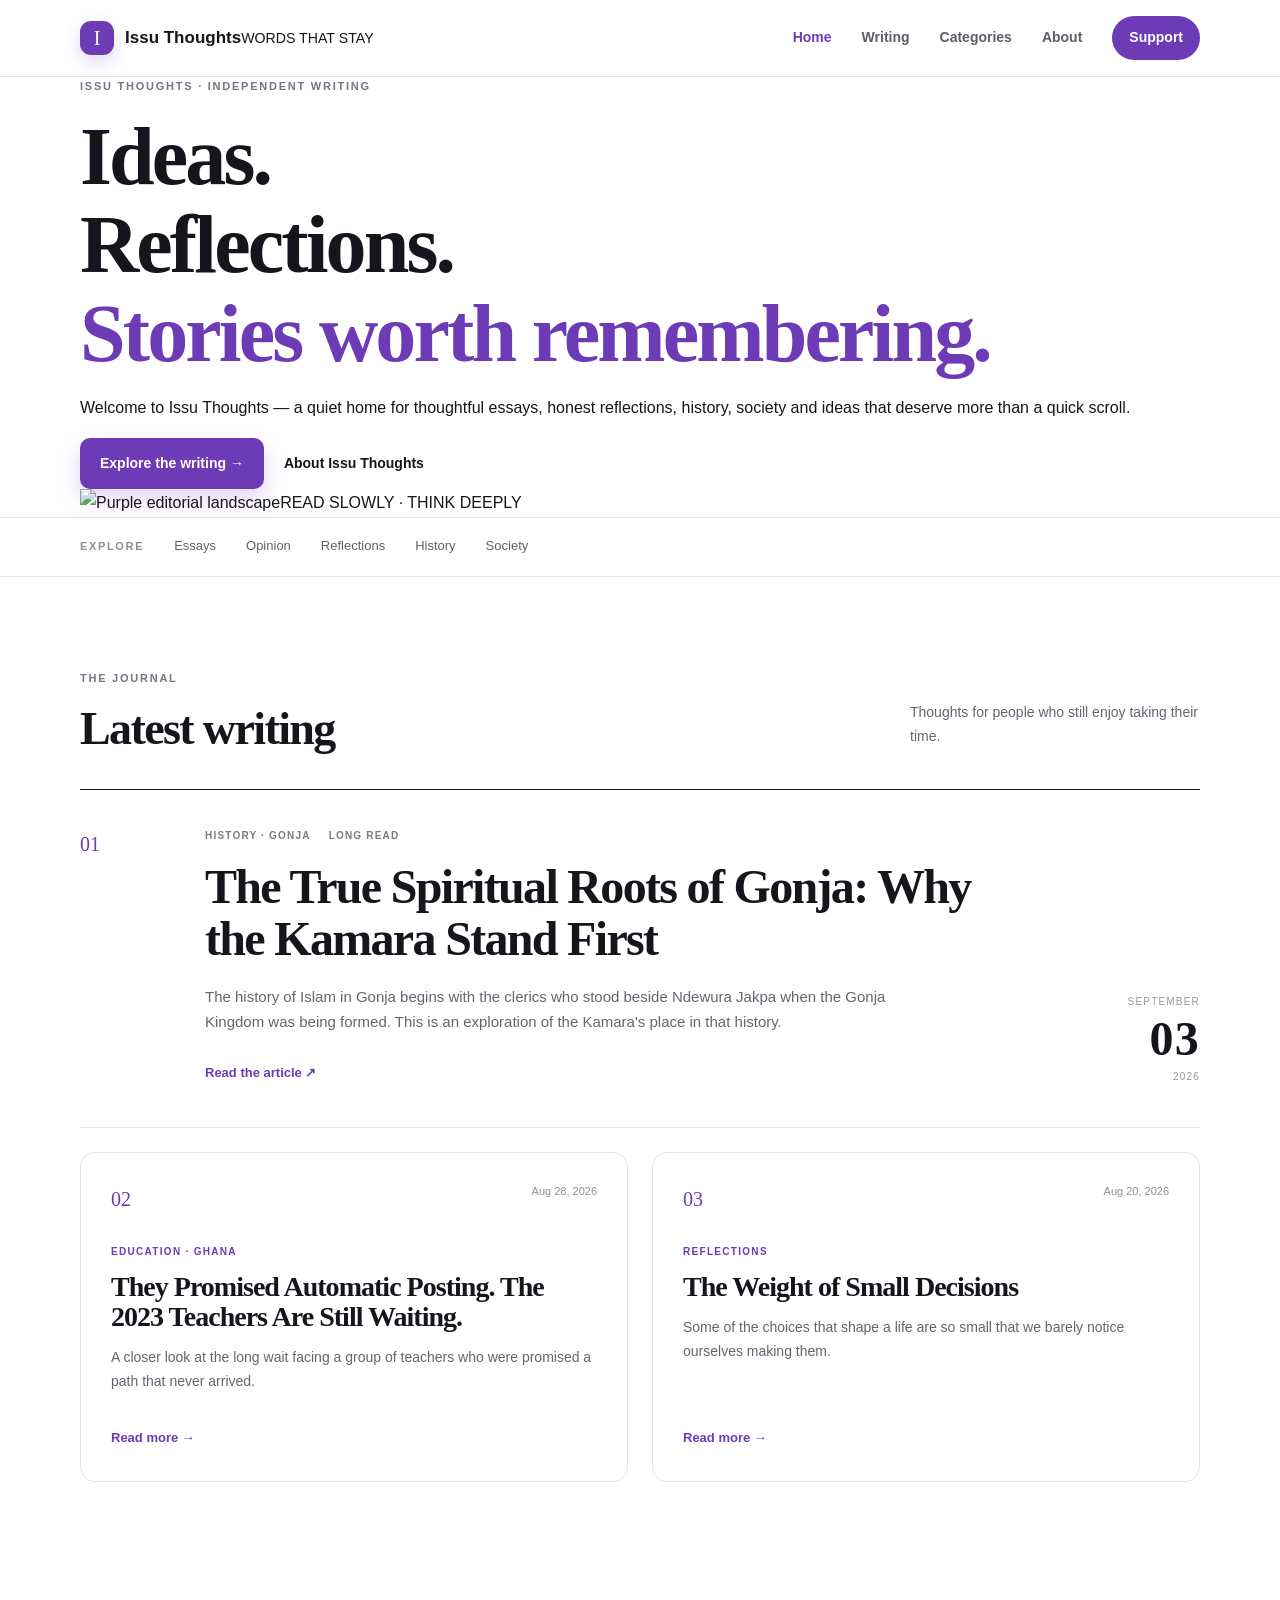
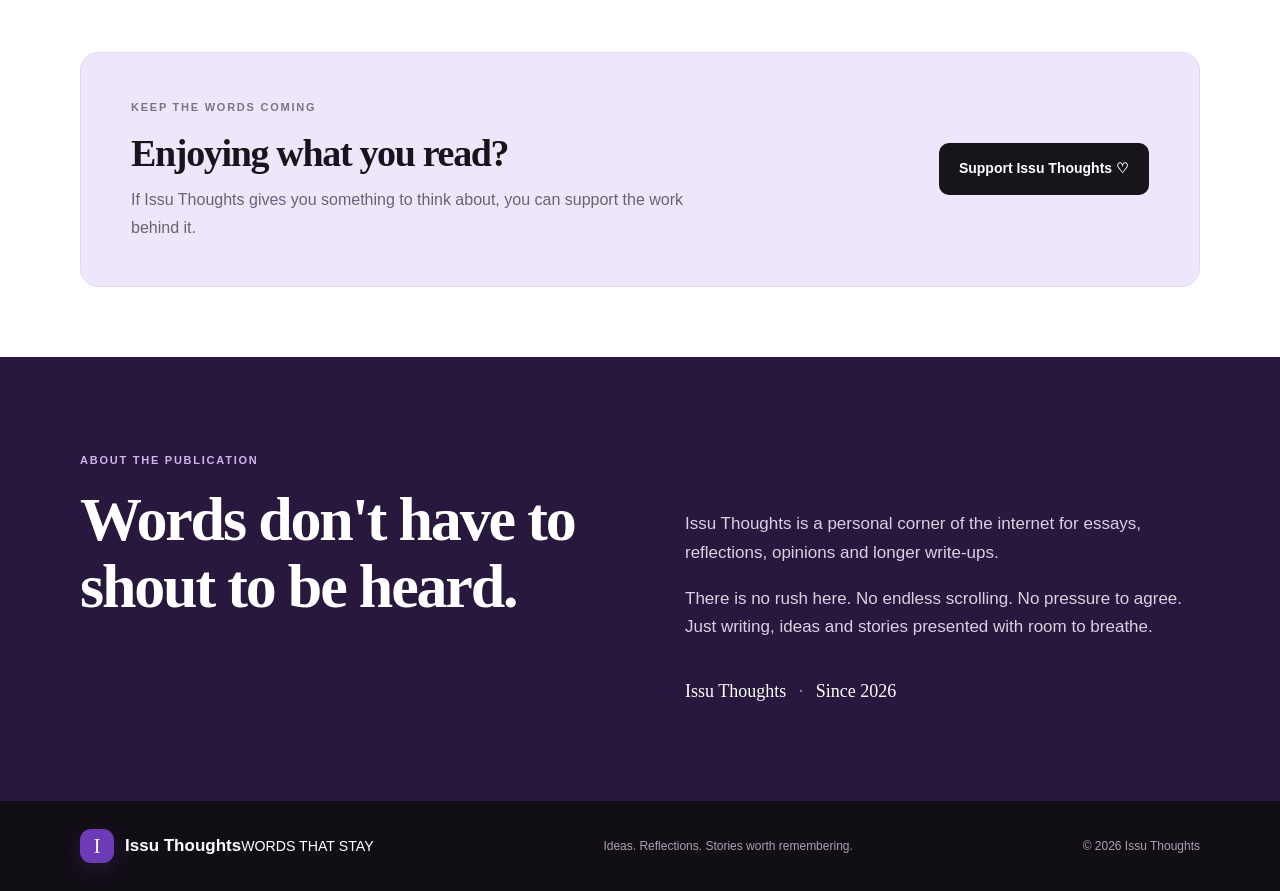
==== commit fe2d565a: "Update index.html" ====
--- a/index.html
+++ b/index.html
@@ -1,32 +1,10 @@
-<!doctype html><html lang="en"><head>
-<meta charset="utf-8"><meta name="viewport" content="width=device-width,initial-scale=1">
-<title>Issu Thoughts — Ideas, Reflections & Stories</title>
-<meta name="description" content="Essays, reflections, opinions, history and stories worth sitting with.">
-<link rel="preconnect" href="https://fonts.googleapis.com"><link rel="preconnect" href="https://fonts.gstatic.com" crossorigin>
-<link href="https://fonts.googleapis.com/css2?family=DM+Sans:wght@400;500;600;700&family=Playfair+Display:wght@500;600;700&display=swap" rel="stylesheet">
-<link rel="stylesheet" href="styles.css"></head><body>
-<header class="site-header"><div class="wrap nav-wrap">
-<a class="brand" href="index.html"><span class="brand-mark">I</span><span><strong>Issu</strong> Thoughts</span></a>
-<button class="menu-toggle" aria-label="Open menu" aria-expanded="false">☰</button>
-<nav class="nav"><a class="active" href="index.html">Home</a><a href="#writing">Writing</a><a href="#about">About</a><a class="nav-button" href="#support">Support</a></nav>
-</div></header>
-<main>
-<section class="welcome"><div class="wrap welcome-grid"><div>
-<p class="eyebrow"><span></span> Welcome to Issu Thoughts</p>
-<h1>A quiet place for <em>loud ideas.</em></h1>
-<p class="lead">Essays, reflections, opinions and stories about the things that make us stop, think and see the world a little differently.</p>
-<div class="welcome-actions"><a class="button button-primary" href="#writing">Explore the writing <span>→</span></a><a class="text-link" href="#about">About Issu Thoughts</a></div>
-</div><div class="welcome-art" aria-hidden="true"><div class="art-orbit orbit-one"></div><div class="art-orbit orbit-two"></div><div class="art-card"><span class="art-small">ISSU</span><span class="art-big">THOUGHTS</span><span class="art-line"></span><span class="art-note">Read slowly.<br>Think deeply.</span></div></div></div></section>
-<section class="topic-bar"><div class="wrap topics"><span class="topics-label">Explore</span><a href="#writing">Essays</a><a href="#writing">Opinion</a><a href="#writing">Reflections</a><a href="#writing">History</a><a href="#writing">Society</a></div></section>
-<section class="writing-section" id="writing"><div class="wrap">
-<div class="section-heading"><div><p class="eyebrow purple">The journal</p><h2>Latest writing</h2></div><p>Thoughts for people who still enjoy taking their time.</p></div>
-<article class="featured-post"><div class="featured-number">01</div><div class="featured-content"><div class="post-meta"><span>History · Gonja</span><span>Long read</span></div><h3><a href="Kamara.html">The True Spiritual Roots of Gonja: Why the Kamara Stand First</a></h3><p>The history of Islam in Gonja begins with the clerics who stood beside Ndewura Jakpa when the Gonja Kingdom was being formed. This is an exploration of the Kamara's place in that history.</p><a class="read-link" href="Kamara.html">Read the article <span>↗</span></a></div><div class="featured-side"><span>September</span><strong>03</strong><span>2026</span></div></article>
-<div class="post-grid">
-<article class="post-card"><div class="card-top"><span class="post-index">02</span><span>Aug 28, 2026</span></div><p class="card-category">Education · Ghana</p><h3><a href="teacher-recruitment-backlog.html">They Promised Automatic Posting. The 2023 Teachers Are Still Waiting.</a></h3><p class="excerpt">A closer look at the long wait facing a group of teachers who were promised a path that never arrived.</p><a class="read-link" href="teacher-recruitment-backlog.html">Read more <span>→</span></a></article>
-<article class="post-card"><div class="card-top"><span class="post-index">03</span><span>Aug 20, 2026</span></div><p class="card-category">Reflections</p><h3><a href="article.html">The Weight of Small Decisions</a></h3><p class="excerpt">Some of the choices that shape a life are so small that we barely notice ourselves making them.</p><a class="read-link" href="article.html">Read more <span>→</span></a></article>
-</div></div></section>
-<section class="about-section" id="about"><div class="wrap about-grid"><div class="about-title"><p class="eyebrow">About the publication</p><h2>Words don't have to shout to be heard.</h2></div><div class="about-copy"><p>Issu Thoughts is a personal corner of the internet for essays, reflections, opinions and longer write-ups.</p><p>There is no rush here. No endless scrolling. No pressure to agree. Just writing, ideas and stories presented with room to breathe.</p><div class="signature">Issu Thoughts <span>·</span> Since 2026</div></div></div></section>
-<section class="support-section" id="support"><div class="wrap support-card"><div><p class="eyebrow purple">Keep the words coming</p><h2>Enjoying what you read?</h2><p>If Issu Thoughts gives you something to think about, you can support the work behind it.</p></div><a class="button button-dark" href="https://paystack.shop/pay/Issu-thoughts" target="_blank" rel="noopener">Support Issu Thoughts <span>↗</span></a></div></section>
-</main><footer class="footer"><div class="wrap footer-inner"><a class="brand footer-brand" href="index.html"><span class="brand-mark">I</span><span><strong>Issu</strong> Thoughts</span></a><p>Ideas. Reflections. Stories worth remembering.</p><p>© 2026 Issu Thoughts</p></div></footer>
-<script>const t=document.querySelector('.menu-toggle'),n=document.querySelector('.nav');t?.addEventListener('click',()=>{const o=n.classList.toggle('open');t.setAttribute('aria-expanded',o)});</script>
-</body></html>
+<!doctype html><html lang="en"><head><meta charset="utf-8"><meta name="viewport" content="width=device-width,initial-scale=1"><title>Issu Thoughts — Ideas. Reflections. Stories.</title><meta name="description" content="Thoughtful essays, honest reflections, history and ideas by Issu."><link rel="stylesheet" href="styles.css"></head><body>
+<header class="site-header"><div class="wrap nav-wrap"><a class="brand" href="index.html"><span class="brand-mark">I</span><span><strong>Issu Thoughts</strong><small>WORDS THAT STAY</small></span></a><button class="menu-toggle" aria-label="Open menu">☰</button><nav class="nav"><a class="active" href="index.html">Home</a><a href="#writing">Writing</a><a href="#topics">Categories</a><a href="#about">About</a><a class="nav-button" href="https://paystack.shop/pay/Issu-thoughts">Support</a></nav></div></header>
+<main><section class="hero"><div class="wrap hero-grid"><div class="hero-copy"><p class="eyebrow">ISSU THOUGHTS · INDEPENDENT WRITING</p><h1>Ideas.<br>Reflections.<br><em>Stories worth remembering.</em></h1><p>Welcome to Issu Thoughts — a quiet home for thoughtful essays, honest reflections, history, society and ideas that deserve more than a quick scroll.</p><div class="hero-actions"><a class="button button-primary" href="#writing">Explore the writing →</a><a class="button button-outline" href="#about">About Issu Thoughts</a></div></div><div class="hero-art"><img src="hero-art.png" alt="Purple editorial landscape"><span class="art-caption">READ SLOWLY · THINK DEEPLY</span></div></div></section>
+<div class="topic-bar" id="topics"><div class="wrap topics"><span class="topics-label">Explore</span><a href="#writing">Essays</a><a href="#writing">Opinion</a><a href="#writing">Reflections</a><a href="#writing">History</a><a href="#writing">Society</a></div></div>
+<section class="writing-section" id="writing"><div class="wrap"><div class="section-heading"><div><p class="eyebrow">THE JOURNAL</p><h2>Latest writing</h2></div><p>Thoughts for people who still enjoy taking their time.</p></div>
+<article class="featured-post"><div class="featured-number">01</div><div class="featured-content"><div class="post-meta"><span>History · Gonja</span><span>Long read</span></div><h3><a href="Kamara.html">The True Spiritual Roots of Gonja: Why the Kamara Stand First</a></h3><p>The history of Islam in Gonja begins with the clerics who stood beside Ndewura Jakpa when the Gonja Kingdom was being formed. This is an exploration of the Kamara's place in that history.</p><a class="read-link" href="Kamara.html">Read the article ↗</a></div><div class="featured-side"><span>September</span><strong>03</strong><span>2026</span></div></article>
+<div class="post-grid"><article class="post-card"><div class="card-top"><span class="post-index">02</span><span>Aug 28, 2026</span></div><p class="card-category">Education · Ghana</p><h3><a href="teacher-recruitment-backlog.html">They Promised Automatic Posting. The 2023 Teachers Are Still Waiting.</a></h3><p class="excerpt">A closer look at the long wait facing a group of teachers who were promised a path that never arrived.</p><a class="read-link" href="teacher-recruitment-backlog.html">Read more →</a></article><article class="post-card"><div class="card-top"><span class="post-index">03</span><span>Aug 20, 2026</span></div><p class="card-category">Reflections</p><h3><a href="article.html">The Weight of Small Decisions</a></h3><p class="excerpt">Some of the choices that shape a life are so small that we barely notice ourselves making them.</p><a class="read-link" href="article.html">Read more →</a></article></div></div></section>
+<section class="support-section"><div class="wrap support-card"><div><p class="eyebrow">KEEP THE WORDS COMING</p><h2>Enjoying what you read?</h2><p>If Issu Thoughts gives you something to think about, you can support the work behind it.</p></div><a class="button button-dark" href="https://paystack.shop/pay/Issu-thoughts">Support Issu Thoughts ♡</a></div></section>
+<section class="about-section" id="about"><div class="wrap about-grid"><div class="about-title"><p class="eyebrow" style="color:#d3b2f1">ABOUT THE PUBLICATION</p><h2>Words don't have to shout to be heard.</h2></div><div class="about-copy"><p>Issu Thoughts is a personal corner of the internet for essays, reflections, opinions and longer write-ups.</p><p>There is no rush here. No endless scrolling. No pressure to agree. Just writing, ideas and stories presented with room to breathe.</p><div class="signature">Issu Thoughts <span>·</span> Since 2026</div></div></div></section></main>
+<footer class="footer"><div class="wrap footer-inner"><a class="brand footer-brand" href="index.html"><span class="brand-mark">I</span><span><strong>Issu Thoughts</strong><small>WORDS THAT STAY</small></span></a><p>Ideas. Reflections. Stories worth remembering.</p><p class="copyright">© 2026 Issu Thoughts</p></div></footer><script>const t=document.querySelector('.menu-toggle'),n=document.querySelector('.nav');t.onclick=()=>n.classList.toggle('open')</script></body></html>
--- a/styles.css
+++ b/styles.css
@@ -1,830 +1,9 @@
-/* ==========================================================
-   ISSU THOUGHTS — PREMIUM LITERARY MAGAZINE
-   ========================================================== */
-
-:root {
-  --paper: #f6f1e8;
-  --paper-deep: #eee6d8;
-  --ink: #171512;
-  --ink-soft: #4f4a43;
-  --muted: #81786d;
-  --line: rgba(23, 21, 18, .14);
-  --line-strong: rgba(23, 21, 18, .24);
-  --accent: #9b7338;
-  --accent-dark: #755326;
-  --white: #fffdf8;
-  --max: 1160px;
-  --reading: 760px;
-  --ease: cubic-bezier(.2, .8, .2, 1);
-}
-
-*,
-*::before,
-*::after {
-  box-sizing: border-box;
-}
-
-html {
-  scroll-behavior: smooth;
-  scroll-padding-top: 90px;
-  font-size: 17px;
-}
-
-body {
-  margin: 0;
-  min-height: 100vh;
-  overflow-x: hidden;
-  background: var(--paper);
-  color: var(--ink);
-  font-family: "Inter", system-ui, sans-serif;
-  line-height: 1.75;
-  -webkit-font-smoothing: antialiased;
-  text-rendering: optimizeLegibility;
-}
-
-::selection {
-  background: rgba(155, 115, 56, .22);
-}
-
-a {
-  color: inherit;
-  text-decoration: none;
-}
-
-img {
-  display: block;
-  max-width: 100%;
-}
-
-button,
-input,
-textarea,
-select {
-  font: inherit;
-}
-
-.container {
-  width: min(90%, var(--max));
-  margin-inline: auto;
-}
-
-.eyebrow {
-  margin: 0 0 12px;
-  color: var(--accent-dark);
-  font-size: .68rem;
-  font-weight: 700;
-  letter-spacing: .2em;
-  line-height: 1.4;
-}
-
-h1,
-h2,
-h3 {
-  margin: 0;
-  font-family: "Playfair Display", Georgia, serif;
-  font-weight: 600;
-  line-height: 1.08;
-  letter-spacing: -.035em;
-}
-
-p {
-  text-wrap: pretty;
-}
-
-/* ---------- Header ---------- */
-
-.site-header {
-  position: sticky;
-  top: 0;
-  z-index: 100;
-  background: rgba(246, 241, 232, .93);
-  border-bottom: 1px solid var(--line);
-  backdrop-filter: blur(14px);
-  -webkit-backdrop-filter: blur(14px);
-}
-
-.header-inner {
-  min-height: 78px;
-  display: flex;
-  align-items: center;
-  justify-content: space-between;
-  gap: 30px;
-}
-
-.logo {
-  font-family: "Playfair Display", Georgia, serif;
-  font-size: 1.38rem;
-  font-weight: 700;
-  letter-spacing: -.045em;
-  white-space: nowrap;
-}
-
-.logo span {
-  font-style: italic;
-}
-
-.main-nav {
-  display: flex;
-  align-items: center;
-  gap: 5px;
-}
-
-.main-nav a {
-  padding: 8px 12px;
-  color: var(--ink-soft);
-  font-size: .8rem;
-  font-weight: 600;
-  transition: color .25s ease, background .25s ease;
-}
-
-.main-nav a:hover,
-.main-nav a.active {
-  color: var(--ink);
-}
-
-.main-nav .nav-support {
-  margin-left: 8px;
-  padding: 9px 16px;
-  border: 1px solid var(--ink);
-  border-radius: 999px;
-  color: var(--ink);
-}
-
-.main-nav .nav-support:hover {
-  background: var(--ink);
-  color: var(--white);
-}
-
-/* ---------- Hero ---------- */
-
-.hero {
-  position: relative;
-  min-height: 680px;
-  display: grid;
-  place-items: center;
-  text-align: center;
-  overflow: hidden;
-  border-bottom: 1px solid var(--line);
-}
-
-.hero::before {
-  content: "";
-  position: absolute;
-  width: 520px;
-  height: 520px;
-  left: 50%;
-  top: 50%;
-  transform: translate(-50%, -50%);
-  border: 1px solid rgba(155, 115, 56, .15);
-  border-radius: 50%;
-  pointer-events: none;
-}
-
-.hero::after {
-  content: "";
-  position: absolute;
-  width: 360px;
-  height: 360px;
-  left: 50%;
-  top: 50%;
-  transform: translate(-50%, -50%);
-  border: 1px solid rgba(155, 115, 56, .11);
-  border-radius: 50%;
-  pointer-events: none;
-}
-
-.hero-rule {
-  position: absolute;
-  left: 50%;
-  top: 0;
-  width: 1px;
-  height: 100%;
-  background: linear-gradient(to bottom, transparent, var(--line), transparent);
-  opacity: .8;
-}
-
-.hero-inner {
-  position: relative;
-  z-index: 1;
-  padding: 100px 0;
-}
-
-.hero h1 {
-  max-width: 900px;
-  margin: 0 auto;
-  font-size: clamp(3.5rem, 9vw, 7.8rem);
-  letter-spacing: -.065em;
-}
-
-.hero h1 em {
-  color: var(--accent);
-  font-style: italic;
-}
-
-.hero-copy {
-  max-width: 590px;
-  margin: 28px auto 30px;
-  color: var(--ink-soft);
-  font-size: 1rem;
-  line-height: 1.8;
-}
-
-.text-link,
-.read-link,
-.back-link {
-  display: inline-flex;
-  align-items: center;
-  gap: 10px;
-  color: var(--ink);
-  font-size: .8rem;
-  font-weight: 700;
-  border-bottom: 1px solid var(--line-strong);
-  padding-bottom: 5px;
-  transition: color .25s ease, border-color .25s ease;
-}
-
-.text-link:hover,
-.read-link:hover,
-.back-link:hover {
-  color: var(--accent-dark);
-  border-color: var(--accent);
-}
-
-.text-link span,
-.read-link span {
-  font-size: 1rem;
-}
-
-/* ---------- Intro ---------- */
-
-.intro-strip {
-  padding: 42px 0;
-  border-bottom: 1px solid var(--line);
-  background: var(--paper-deep);
-}
-
-.intro-grid {
-  display: grid;
-  grid-template-columns: 1fr 1fr;
-  gap: 70px;
-  align-items: center;
-}
-
-.intro-grid p {
-  margin: 0;
-  color: var(--ink-soft);
-  font-size: .9rem;
-}
-
-.intro-grid .intro-lead {
-  color: var(--ink);
-  font-family: "Playfair Display", Georgia, serif;
-  font-size: 1.35rem;
-}
-
-.intro-lead span {
-  display: inline-block;
-  margin-right: 18px;
-  color: var(--accent);
-  font-family: "Inter", sans-serif;
-  font-size: .7rem;
-  font-weight: 700;
-  vertical-align: middle;
-}
-
-/* ---------- Writing ---------- */
-
-.writing-section {
-  padding: 110px 0;
-}
-
-.section-heading {
-  display: flex;
-  justify-content: space-between;
-  align-items: end;
-  gap: 30px;
-  padding-bottom: 30px;
-  border-bottom: 1px solid var(--line-strong);
-}
-
-.section-heading h2 {
-  font-size: clamp(2.5rem, 5vw, 4rem);
-}
-
-.section-note {
-  max-width: 230px;
-  margin: 0;
-  color: var(--muted);
-  font-size: .78rem;
-  text-align: right;
-}
-
-.featured-post {
-  display: grid;
-  grid-template-columns: 110px 1fr;
-  gap: 30px;
-  padding: 60px 0;
-  border-bottom: 1px solid var(--line);
-}
-
-.featured-number,
-.post-index {
-  color: var(--accent);
-  font-family: "Playfair Display", Georgia, serif;
-  font-size: 1rem;
-  font-style: italic;
-}
-
-.post-meta {
-  display: flex;
-  align-items: center;
-  flex-wrap: wrap;
-  gap: 9px;
-  margin-bottom: 17px;
-  color: var(--muted);
-  font-size: .68rem;
-  font-weight: 600;
-  letter-spacing: .08em;
-  text-transform: uppercase;
-}
-
-.featured-content h3 {
-  max-width: 850px;
-  font-size: clamp(2.2rem, 5vw, 4.25rem);
-}
-
-.featured-content h3 a:hover,
-.post-row h3 a:hover {
-  color: var(--accent-dark);
-}
-
-.featured-content h3 em {
-  color: var(--accent);
-  font-style: italic;
-}
-
-.featured-content > p {
-  max-width: 720px;
-  margin: 24px 0 28px;
-  color: var(--ink-soft);
-  font-size: .98rem;
-}
-
-.post-list {
-  border-bottom: 1px solid var(--line);
-}
-
-.post-row {
-  display: grid;
-  grid-template-columns: 110px 1fr auto;
-  gap: 30px;
-  align-items: center;
-  padding: 45px 0;
-}
-
-.post-row-main h3 {
-  font-size: clamp(1.7rem, 3vw, 2.45rem);
-}
-
-.post-row-main p {
-  max-width: 700px;
-  margin: 13px 0 0;
-  color: var(--ink-soft);
-  font-size: .88rem;
-}
-
-.circle-arrow {
-  width: 52px;
-  height: 52px;
-  display: grid;
-  place-items: center;
-  border: 1px solid var(--line-strong);
-  border-radius: 50%;
-  font-size: 1.05rem;
-  transition: background .25s ease, color .25s ease, transform .25s ease;
-}
-
-.circle-arrow:hover {
-  background: var(--ink);
-  color: var(--white);
-  transform: rotate(8deg);
-}
-
-/* ---------- About ---------- */
-
-.about-section {
-  padding: 120px 0;
-  background: var(--ink);
-  color: var(--white);
-}
-
-.about-grid {
-  display: grid;
-  grid-template-columns: 1fr 1fr;
-  gap: 100px;
-}
-
-.about-section .eyebrow {
-  color: #c19a5b;
-}
-
-.about-section h2 {
-  max-width: 560px;
-  font-size: clamp(2.8rem, 5vw, 4.8rem);
-}
-
-.about-copy {
-  padding-top: 4px;
-}
-
-.about-copy p {
-  margin: 0 0 22px;
-  color: rgba(255, 253, 248, .72);
-  font-size: 1rem;
-  line-height: 1.9;
-}
-
-.about-copy .signature {
-  margin-top: 38px;
-  color: var(--white);
-  font-family: "Playfair Display", Georgia, serif;
-  font-size: 1.5rem;
-  font-style: italic;
-}
-
-/* ---------- Support ---------- */
-
-.support-section {
-  padding: 120px 0;
-}
-
-.support-card {
-  position: relative;
-  display: grid;
-  grid-template-columns: 100px 1fr;
-  gap: 45px;
-  padding: 65px;
-  overflow: hidden;
-  border: 1px solid var(--line-strong);
-  background: var(--white);
-}
-
-.support-card::before {
-  content: "SUPPORT";
-  position: absolute;
-  right: -20px;
-  bottom: -55px;
-  color: rgba(155, 115, 56, .06);
-  font-family: "Playfair Display", Georgia, serif;
-  font-size: 10rem;
-  font-weight: 700;
-  line-height: 1;
-  pointer-events: none;
-}
-
-.support-mark {
-  position: relative;
-  z-index: 1;
-  width: 76px;
-  height: 76px;
-  display: grid;
-  place-items: center;
-  border: 1px solid var(--line-strong);
-  border-radius: 50%;
-  color: var(--accent);
-  font-size: 1.6rem;
-}
-
-.support-copy {
-  position: relative;
-  z-index: 1;
-}
-
-.support-copy h2 {
-  max-width: 700px;
-  font-size: clamp(2.3rem, 5vw, 4rem);
-}
-
-.support-copy > p:not(.eyebrow) {
-  max-width: 650px;
-  margin: 22px 0 28px;
-  color: var(--ink-soft);
-}
-
-.support-button {
-  display: inline-flex;
-  align-items: center;
-  gap: 14px;
-  padding: 14px 22px;
-  background: var(--ink);
-  color: var(--white);
-  font-size: .8rem;
-  font-weight: 700;
-  border: 1px solid var(--ink);
-  transition: background .25s ease, color .25s ease, transform .25s ease;
-}
-
-.support-button:hover {
-  background: var(--accent);
-  border-color: var(--accent);
-  transform: translateY(-2px);
-}
-
-.support-button span {
-  font-size: 1rem;
-}
-
-.support-copy small {
-  display: block;
-  margin-top: 13px;
-  color: var(--muted);
-  font-size: .66rem;
-}
-
-/* ---------- Article ---------- */
-
-.single-post {
-  padding: 90px 0 110px;
-}
-
-.article-container {
-  max-width: 930px;
-}
-
-.post-header {
-  max-width: 850px;
-  margin: 0 auto 70px;
-  text-align: center;
-}
-
-.post-header .back-link {
-  margin-bottom: 45px;
-}
-
-.post-header .post-meta {
-  justify-content: center;
-}
-
-.post-header h1 {
-  font-size: clamp(3rem, 7vw, 6rem);
-}
-
-.article-deck {
-  max-width: 650px;
-  margin: 28px auto 0;
-  color: var(--ink-soft);
-  font-family: "Playfair Display", Georgia, serif;
-  font-size: 1.2rem;
-  font-style: italic;
-  line-height: 1.65;
-}
-
-.post-content {
-  width: min(100%, var(--reading));
-  margin-inline: auto;
-  color: #29251f;
-  font-family: Georgia, "Times New Roman", serif;
-  font-size: clamp(1.1rem, 1.7vw, 1.22rem);
-  line-height: 1.95;
-}
-
-.post-content p {
-  margin: 0 0 1.7rem;
-}
-
-.post-content p:first-child::first-letter {
-  float: left;
-  padding: .05em .12em 0 0;
-  color: var(--accent);
-  font-family: "Playfair Display", Georgia, serif;
-  font-size: 4.8em;
-  font-weight: 700;
-  line-height: .78;
-}
-
-.post-content h2 {
-  margin: 3.8rem 0 1.2rem;
-  font-size: 2.2rem;
-}
-
-.article-support {
-  width: min(100%, var(--reading));
-  margin: 75px auto 0;
-  padding: 42px;
-  border-top: 1px solid var(--line-strong);
-  border-bottom: 1px solid var(--line-strong);
-}
-
-.article-support h2 {
-  font-size: 2.1rem;
-}
-
-.article-support > p:not(.eyebrow) {
-  max-width: 600px;
-  margin: 12px 0 22px;
-  color: var(--ink-soft);
-}
-
-.post-footer {
-  width: min(100%, var(--reading));
-  margin: 55px auto 0;
-}
-
-/* ---------- Footer ---------- */
-
-.site-footer {
-  padding: 45px 0;
-  border-top: 1px solid var(--line);
-  background: var(--paper-deep);
-}
-
-.footer-inner {
-  display: grid;
-  grid-template-columns: 1fr auto auto;
-  align-items: end;
-  gap: 45px;
-}
-
-.footer-logo {
-  font-family: "Playfair Display", Georgia, serif;
-  font-size: 1.2rem;
-  font-weight: 700;
-}
-
-.footer-inner p {
-  margin: 5px 0 0;
-  color: var(--muted);
-  font-size: .7rem;
-}
-
-.footer-links {
-  display: flex;
-  gap: 22px;
-}
-
-.footer-links a {
-  color: var(--ink-soft);
-  font-size: .72rem;
-  font-weight: 600;
-}
-
-.footer-links a:hover {
-  color: var(--accent-dark);
-}
-
-.footer-inner .copyright {
-  text-align: right;
-}
-
-/* ---------- Responsive ---------- */
-
-@media (max-width: 760px) {
-  html {
-    font-size: 16px;
-  }
-
-  .header-inner {
-    min-height: 68px;
-  }
-
-  .logo {
-    font-size: 1.2rem;
-  }
-
-  .main-nav {
-    gap: 0;
-  }
-
-  .main-nav a {
-    padding: 7px 6px;
-    font-size: .67rem;
-  }
-
-  .main-nav .nav-support {
-    margin-left: 3px;
-    padding: 7px 10px;
-  }
-
-  .hero {
-    min-height: 600px;
-  }
-
-  .hero::before {
-    width: 360px;
-    height: 360px;
-  }
-
-  .hero::after {
-    width: 250px;
-    height: 250px;
-  }
-
-  .hero h1 {
-    font-size: clamp(3.1rem, 16vw, 5.5rem);
-  }
-
-  .hero-copy {
-    font-size: .88rem;
-    padding-inline: 10px;
-  }
-
-  .intro-grid,
-  .about-grid {
-    grid-template-columns: 1fr;
-    gap: 25px;
-  }
-
-  .intro-grid .intro-lead {
-    font-size: 1.15rem;
-  }
-
-  .writing-section,
-  .about-section,
-  .support-section {
-    padding: 75px 0;
-  }
-
-  .section-heading {
-    align-items: start;
-    flex-direction: column;
-    gap: 10px;
-  }
-
-  .section-note {
-    text-align: left;
-  }
-
-  .featured-post {
-    grid-template-columns: 1fr;
-    gap: 12px;
-    padding: 40px 0;
-  }
-
-  .featured-number {
-    font-size: .85rem;
-  }
-
-  .featured-content h3 {
-    font-size: 2.25rem;
-  }
-
-  .post-row {
-    grid-template-columns: 32px 1fr;
-    gap: 15px;
-  }
-
-  .circle-arrow {
-    display: none;
-  }
-
-  .support-card {
-    grid-template-columns: 1fr;
-    gap: 25px;
-    padding: 35px 25px;
-  }
-
-  .support-mark {
-    width: 60px;
-    height: 60px;
-  }
-
-  .post-header {
-    margin-bottom: 50px;
-  }
-
-  .post-header h1 {
-    font-size: clamp(2.7rem, 13vw, 4.4rem);
-  }
-
-  .article-deck {
-    font-size: 1.05rem;
-  }
-
-  .article-support {
-    padding: 30px 0;
-  }
-
-  .footer-inner {
-    grid-template-columns: 1fr;
-    gap: 18px;
-    align-items: start;
-  }
-
-  .footer-inner .copyright {
-    text-align: left;
-  }
-}
-
-@media (prefers-reduced-motion: reduce) {
-  html {
-    scroll-behavior: auto;
-  }
-
-  *,
-  *::before,
-  *::after {
-    transition-duration: .01ms !important;
-    animation-duration: .01ms !important;
-    animation-iteration-count: 1 !important;
-  }
-   }
+:root{--purple:#6d3bb5;--purple-dark:#472276;--deep:#28183d;--lav:#eee7fb;--ink:#17151b;--muted:#69636f;--line:#e7e1ed;--serif:"Playfair Display",Georgia,serif;--sans:"DM Sans",Arial,sans-serif}
+*{box-sizing:border-box}html{scroll-behavior:smooth}body{margin:0;background:#fff;color:var(--ink);font-family:var(--sans);line-height:1.7}a{color:inherit;text-decoration:none}.wrap{width:min(1120px,calc(100% - 40px));margin:auto}
+.site-header{position:sticky;top:0;z-index:50;background:rgba(255,255,255,.95);backdrop-filter:blur(14px);border-bottom:1px solid var(--line)}.nav-wrap{min-height:76px;display:flex;align-items:center;justify-content:space-between}.brand{display:inline-flex;align-items:center;gap:11px;font-size:17px}.brand-mark{width:34px;height:34px;border-radius:11px;background:var(--purple);color:#fff;display:grid;place-items:center;font-family:var(--serif);font-size:20px;box-shadow:0 7px 18px #6d3bb533}.nav{display:flex;align-items:center;gap:30px;font-size:14px;font-weight:600}.nav a{color:#625c68}.nav a:hover,.nav a.active{color:var(--purple)}.nav .nav-button{color:#fff;background:var(--purple);padding:10px 17px;border-radius:999px}.menu-toggle{display:none;border:0;background:transparent;font-size:24px}
+.welcome{overflow:hidden;background:linear-gradient(180deg,#fff,#fbf9fd);padding:86px 0 72px}.welcome-grid{display:grid;grid-template-columns:1.08fr .92fr;gap:50px;align-items:center}.eyebrow{margin:0 0 17px;text-transform:uppercase;letter-spacing:.16em;font-size:11px;font-weight:700;color:#7b7283}.eyebrow span{display:inline-block;width:25px;height:2px;background:var(--purple);vertical-align:middle;margin-right:8px}.eyebrow.purple{color:var(--purple)}h1,h2,h3{font-family:var(--serif);font-weight:600;line-height:1.08;letter-spacing:-.035em;margin:0}h1{font-size:clamp(50px,7vw,82px)}h1 em{color:var(--purple);font-style:normal}.lead{font-size:19px;color:var(--muted);max-width:640px;margin:25px 0 31px}.welcome-actions{display:flex;align-items:center;gap:24px;flex-wrap:wrap}.button{display:inline-flex;align-items:center;gap:22px;padding:14px 20px;border-radius:10px;font-size:14px;font-weight:700;transition:.22s}.button-primary{background:var(--purple);color:#fff;box-shadow:0 10px 25px #6d3bb538}.button-primary:hover,.button-dark:hover{background:var(--purple-dark);transform:translateY(-2px)}.text-link{font-weight:700;font-size:14px;border-bottom:1px solid #bcb2c7;padding-bottom:3px}
+.welcome-art{height:390px;position:relative;display:grid;place-items:center}.art-card{width:280px;height:330px;border-radius:18px;background:var(--deep);color:#fff;padding:42px 35px;display:flex;flex-direction:column;box-shadow:0 28px 60px #28183d3b;transform:rotate(4deg);z-index:2}.art-small{font-size:12px;letter-spacing:.3em;color:#d6c4ed}.art-big{font-family:var(--serif);font-size:43px;line-height:.98;margin-top:auto}.art-line{width:70px;height:2px;background:#a980d6;margin:28px 0 18px}.art-note{font-size:12px;color:#cfc6d9}.art-orbit{position:absolute;border:1px solid #d8cce9;border-radius:50%}.orbit-one{width:390px;height:390px}.orbit-two{width:285px;height:285px;border-color:#e9e1f2}
+.topic-bar{border-block:1px solid var(--line)}.topics{display:flex;align-items:center;gap:30px;min-height:58px;overflow:auto;white-space:nowrap}.topics-label{font-size:11px;text-transform:uppercase;letter-spacing:.15em;color:#928a98;font-weight:700}.topics a{font-size:13px;color:#655f69}.writing-section{padding:92px 0 100px}.section-heading{display:flex;align-items:end;justify-content:space-between;gap:30px;margin-bottom:35px}.section-heading h2{font-size:46px}.section-heading>p{color:var(--muted);font-size:14px;max-width:290px;margin:0 0 5px}.featured-post{display:grid;grid-template-columns:90px 1fr 130px;gap:35px;border-top:1px solid var(--ink);border-bottom:1px solid var(--line);padding:37px 0 42px}.featured-number,.post-index{font-family:var(--serif);color:var(--purple)}.featured-number{font-size:20px}.post-meta{display:flex;gap:18px;flex-wrap:wrap;text-transform:uppercase;letter-spacing:.12em;font-size:10px;font-weight:700;color:#817885;margin-bottom:17px}.featured-content h3{font-size:clamp(30px,4vw,48px)}.featured-content h3 a:hover,.post-card h3 a:hover{color:var(--purple)}.featured-content>p{max-width:720px;color:var(--muted);margin:19px 0 23px;font-size:15px}.read-link{display:inline-flex;align-items:center;gap:10px;color:var(--purple);font-size:13px;font-weight:700}.featured-side{text-align:right;display:flex;flex-direction:column;justify-content:flex-end;color:#9b94a0;font-size:10px;text-transform:uppercase;letter-spacing:.12em}.featured-side strong{font-family:var(--serif);font-size:48px;line-height:1;color:var(--ink);margin:5px 0}.post-grid{display:grid;grid-template-columns:1fr 1fr;gap:24px;margin-top:24px}.post-card{padding:29px 30px 32px;border:1px solid var(--line);border-radius:15px;background:#fff;transition:.25s;min-height:330px;display:flex;flex-direction:column}.post-card:hover{border-color:#cbb8e2;box-shadow:0 18px 50px #301d461a;transform:translateY(-4px)}.card-top{display:flex;justify-content:space-between;color:#938b99;font-size:11px}.post-index{font-size:20px}.card-category{text-transform:uppercase;letter-spacing:.13em;font-size:10px;color:var(--purple);font-weight:700;margin:27px 0 12px}.post-card h3{font-size:28px}.excerpt{font-size:14px;color:var(--muted);margin:14px 0 23px}.post-card .read-link{margin-top:auto}
+.about-section{background:var(--deep);color:#fff;padding:94px 0}.about-grid{display:grid;grid-template-columns:1fr 1fr;gap:90px}.about-section .eyebrow{color:#cfc2dd}.about-title h2{font-size:clamp(40px,5vw,62px)}.about-copy{padding-top:42px}.about-copy p{font-size:17px;color:#d9d1e2;max-width:520px}.signature{margin-top:34px;font-family:var(--serif);font-size:18px}.signature span{color:#a980d6;margin:0 8px}.support-section{padding:70px 0}.support-card{background:var(--lav);border:1px solid #e2d8f1;border-radius:18px;padding:45px 50px;display:flex;align-items:center;justify-content:space-between;gap:40px}.support-card h2{font-size:38px}.support-card p:last-child{color:var(--muted);margin:12px 0 0;max-width:560px}.button-dark{background:var(--ink);color:#fff;white-space:nowrap}.footer{background:#120e16;color:#aaa2ae;padding:28px 0}.footer-inner{display:flex;align-items:center;justify-content:space-between;gap:25px;font-size:12px}.footer-brand{color:#fff}.footer p{margin:0}
+@media(max-width:800px){.wrap{width:min(100% - 30px,620px)}.nav{display:none;position:absolute;top:76px;left:0;right:0;background:#fff;border-bottom:1px solid var(--line);padding:14px 20px 22px;flex-direction:column;align-items:stretch;gap:0}.nav.open{display:flex}.nav a{padding:12px 0}.nav .nav-button{text-align:center}.menu-toggle{display:block}.welcome{padding:65px 0 45px}.welcome-grid{grid-template-columns:1fr;gap:20px}.welcome-art{height:320px}.art-card{width:235px;height:275px;padding:30px}.art-big{font-size:36px}.orbit-one{width:310px;height:310px}.orbit-two{width:225px;height:225px}.section-heading{display:block}.section-heading>p{margin-top:12px}.featured-post{grid-template-columns:1fr;gap:8px}.featured-side{display:none}.post-grid{grid-template-columns:1fr}.about-grid{grid-template-columns:1fr;gap:15px}.about-copy{padding-top:0}.support-card{display:block;padding:35px 28px}.support-card .button{margin-top:25px}.footer-inner{flex-direction:column;align-items:flex-start}}
+@media(max-width:480px){h1{font-size:48px}.lead{font-size:17px}.section-heading h2{font-size:40px}.featured-content h3{font-size:32px}.post-card h3{font-size:26px}}
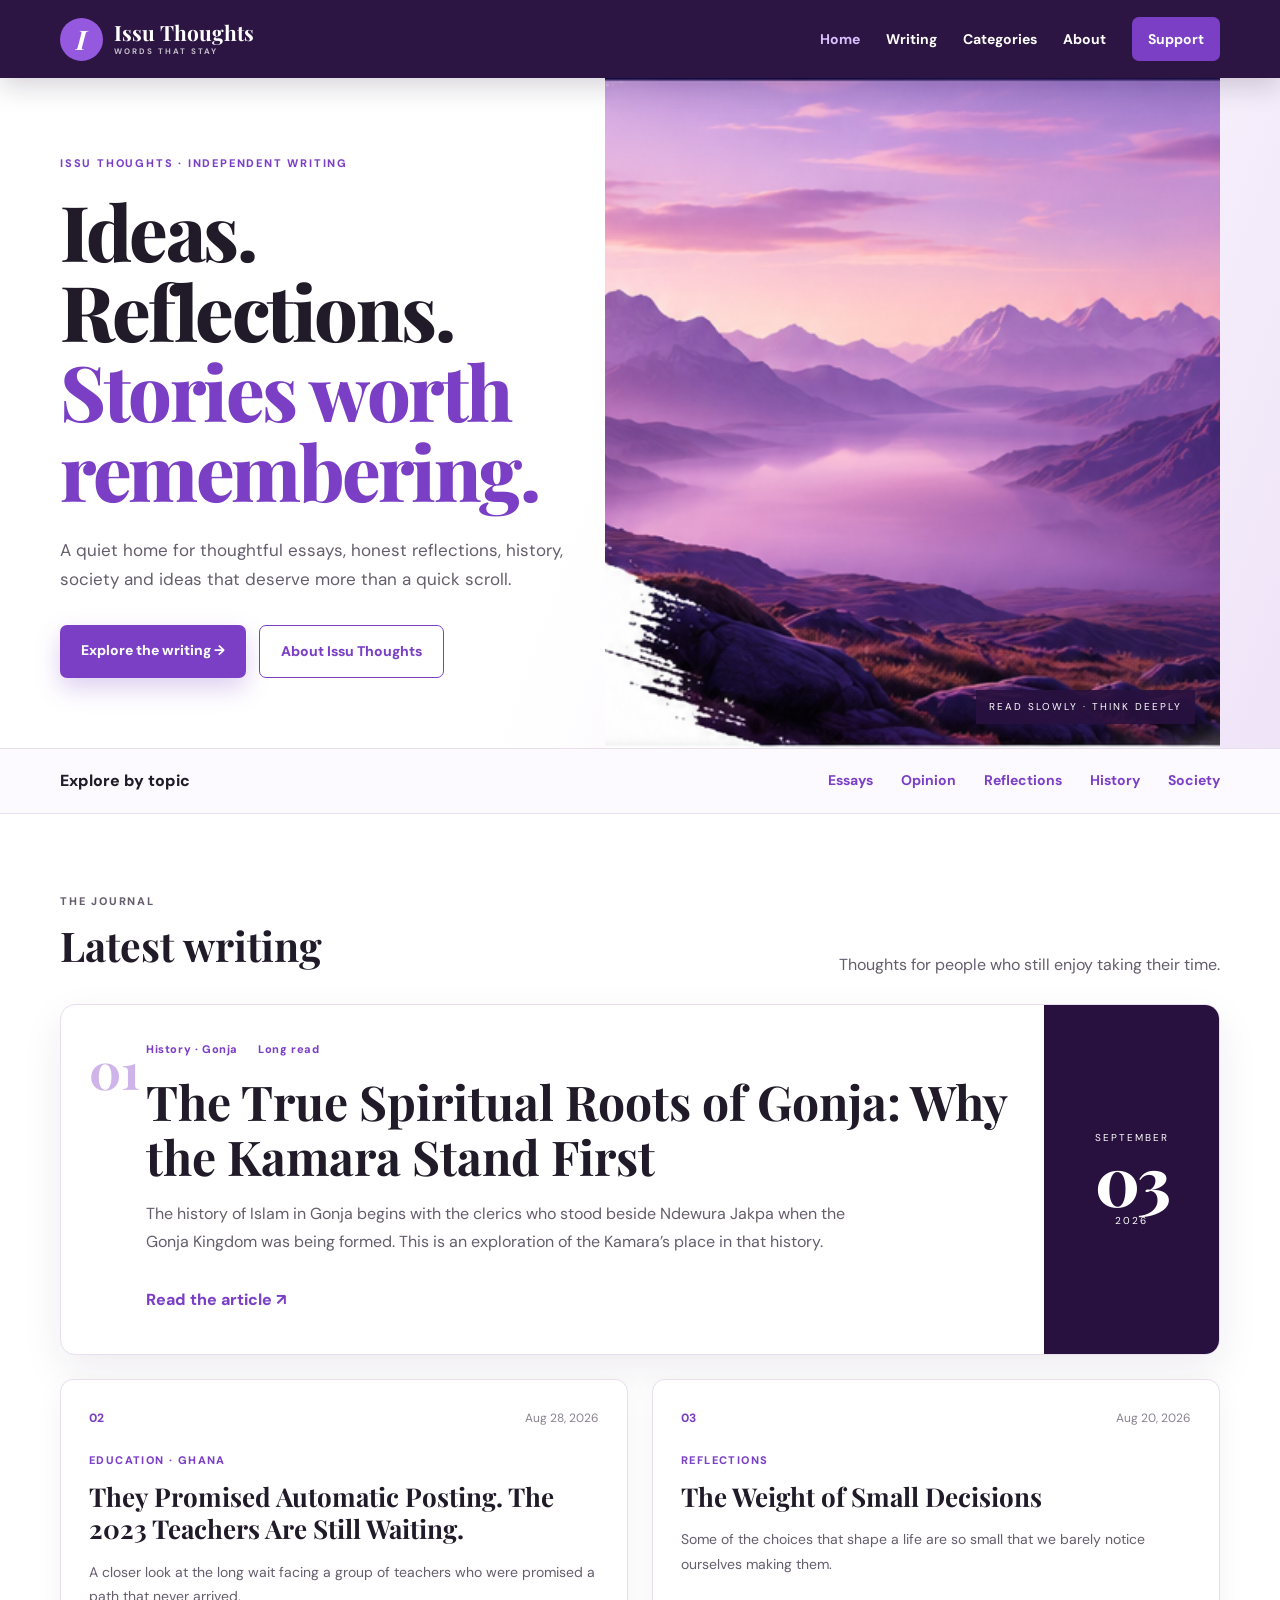
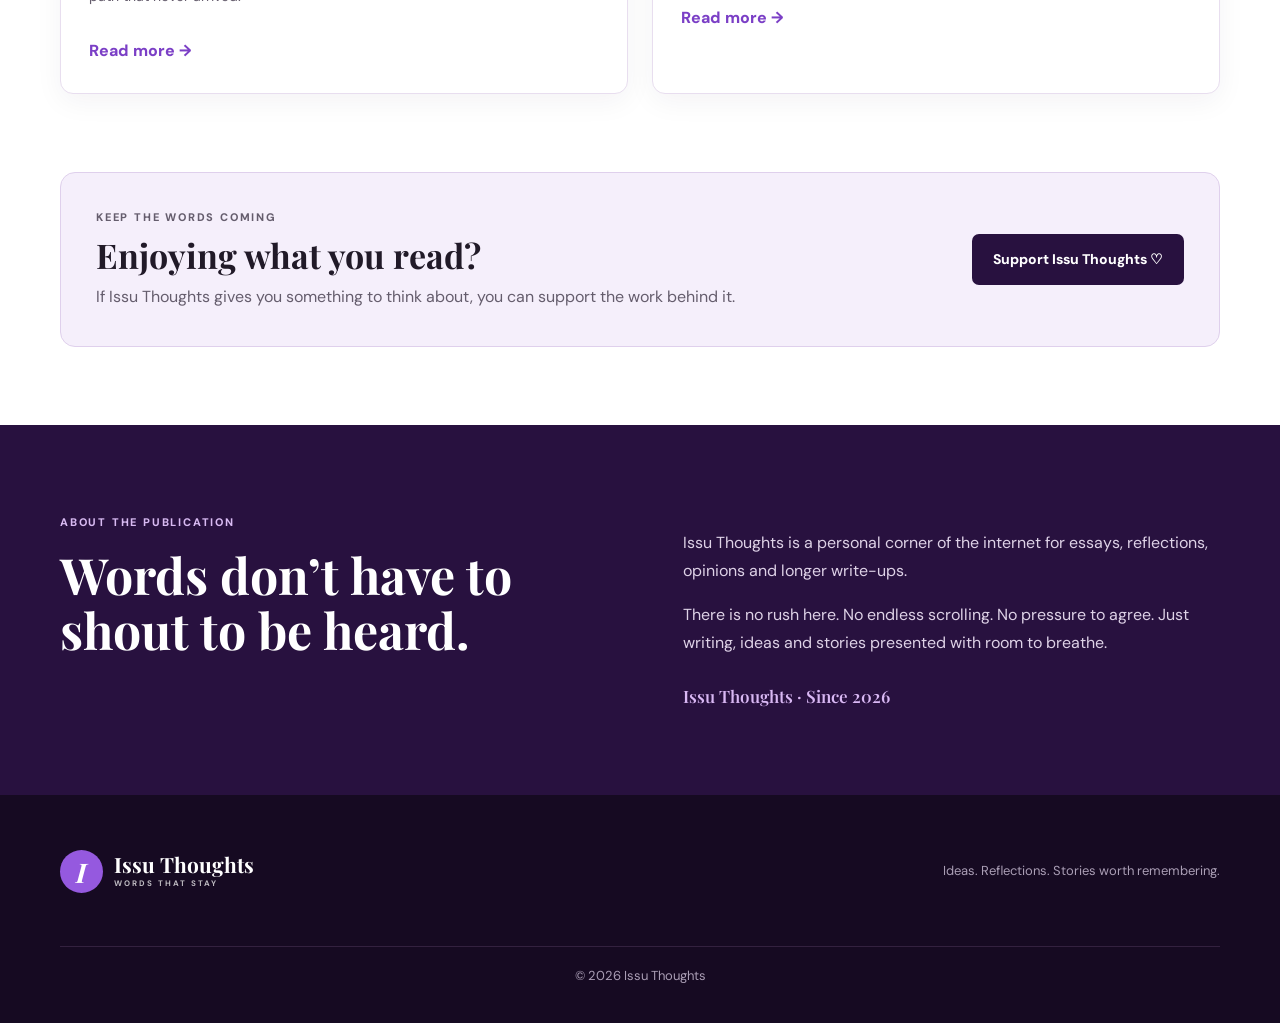
==== commit 7b6a3df6: "Add files via upload" ====
--- a/index.html
+++ b/index.html
@@ -1,10 +1,10 @@
 <!doctype html><html lang="en"><head><meta charset="utf-8"><meta name="viewport" content="width=device-width,initial-scale=1"><title>Issu Thoughts — Ideas. Reflections. Stories.</title><meta name="description" content="Thoughtful essays, honest reflections, history and ideas by Issu."><link rel="stylesheet" href="styles.css"></head><body>
 <header class="site-header"><div class="wrap nav-wrap"><a class="brand" href="index.html"><span class="brand-mark">I</span><span><strong>Issu Thoughts</strong><small>WORDS THAT STAY</small></span></a><button class="menu-toggle" aria-label="Open menu">☰</button><nav class="nav"><a class="active" href="index.html">Home</a><a href="#writing">Writing</a><a href="#topics">Categories</a><a href="#about">About</a><a class="nav-button" href="https://paystack.shop/pay/Issu-thoughts">Support</a></nav></div></header>
-<main><section class="hero"><div class="wrap hero-grid"><div class="hero-copy"><p class="eyebrow">ISSU THOUGHTS · INDEPENDENT WRITING</p><h1>Ideas.<br>Reflections.<br><em>Stories worth remembering.</em></h1><p>Welcome to Issu Thoughts — a quiet home for thoughtful essays, honest reflections, history, society and ideas that deserve more than a quick scroll.</p><div class="hero-actions"><a class="button button-primary" href="#writing">Explore the writing →</a><a class="button button-outline" href="#about">About Issu Thoughts</a></div></div><div class="hero-art"><img src="hero-art.png" alt="Purple editorial landscape"><span class="art-caption">READ SLOWLY · THINK DEEPLY</span></div></div></section>
-<div class="topic-bar" id="topics"><div class="wrap topics"><span class="topics-label">Explore</span><a href="#writing">Essays</a><a href="#writing">Opinion</a><a href="#writing">Reflections</a><a href="#writing">History</a><a href="#writing">Society</a></div></div>
+<section class="hero"><div class="wrap hero-grid"><div class="hero-copy"><p class="eyebrow">ISSU THOUGHTS · INDEPENDENT WRITING</p><h1>Ideas.<br>Reflections.<br><em>Stories worth remembering.</em></h1><p>A quiet home for thoughtful essays, honest reflections, history, society and ideas that deserve more than a quick scroll.</p><div class="hero-actions"><a class="button button-primary" href="#writing">Explore the writing →</a><a class="button button-outline" href="#about">About Issu Thoughts</a></div></div><div class="hero-art"><img src="hero-art.png" alt="Purple editorial landscape"><span class="art-caption">READ SLOWLY · THINK DEEPLY</span></div></div></section>
+<div class="topic-bar" id="topics"><div class="wrap topics"><span class="topics-label">Explore by topic</span><a href="#writing">Essays</a><a href="#writing">Opinion</a><a href="#writing">Reflections</a><a href="#writing">History</a><a href="#writing">Society</a></div></div>
 <section class="writing-section" id="writing"><div class="wrap"><div class="section-heading"><div><p class="eyebrow">THE JOURNAL</p><h2>Latest writing</h2></div><p>Thoughts for people who still enjoy taking their time.</p></div>
-<article class="featured-post"><div class="featured-number">01</div><div class="featured-content"><div class="post-meta"><span>History · Gonja</span><span>Long read</span></div><h3><a href="Kamara.html">The True Spiritual Roots of Gonja: Why the Kamara Stand First</a></h3><p>The history of Islam in Gonja begins with the clerics who stood beside Ndewura Jakpa when the Gonja Kingdom was being formed. This is an exploration of the Kamara's place in that history.</p><a class="read-link" href="Kamara.html">Read the article ↗</a></div><div class="featured-side"><span>September</span><strong>03</strong><span>2026</span></div></article>
-<div class="post-grid"><article class="post-card"><div class="card-top"><span class="post-index">02</span><span>Aug 28, 2026</span></div><p class="card-category">Education · Ghana</p><h3><a href="teacher-recruitment-backlog.html">They Promised Automatic Posting. The 2023 Teachers Are Still Waiting.</a></h3><p class="excerpt">A closer look at the long wait facing a group of teachers who were promised a path that never arrived.</p><a class="read-link" href="teacher-recruitment-backlog.html">Read more →</a></article><article class="post-card"><div class="card-top"><span class="post-index">03</span><span>Aug 20, 2026</span></div><p class="card-category">Reflections</p><h3><a href="article.html">The Weight of Small Decisions</a></h3><p class="excerpt">Some of the choices that shape a life are so small that we barely notice ourselves making them.</p><a class="read-link" href="article.html">Read more →</a></article></div></div></section>
+<article class="featured-post"><div class="featured-number">01</div><div class="featured-content"><div class="post-meta"><span>History · Gonja</span><span>Long read</span></div><h3><a href="Kamara.html">The True Spiritual Roots of Gonja: Why the Kamara Stand First</a></h3><p>The history of Islam in Gonja begins with the clerics who stood beside Ndewura Jakpa when the Gonja Kingdom was being formed. This is an exploration of the Kamara’s place in that history.</p><a class="read-link" href="Kamara.html">Read the article ↗</a></div><div class="featured-side"><span>September</span><strong>03</strong><span>2026</span></div></article>
+<div class="post-grid"><article class="post-card"><div class="card-top"><span class="post-index">02</span><span>Aug 28, 2026</span></div><p class="card-category">EDUCATION · GHANA</p><h3><a href="teacher-recruitment-backlog.html">They Promised Automatic Posting. The 2023 Teachers Are Still Waiting.</a></h3><p class="excerpt">A closer look at the long wait facing a group of teachers who were promised a path that never arrived.</p><a class="read-link" href="teacher-recruitment-backlog.html">Read more →</a></article><article class="post-card"><div class="card-top"><span class="post-index">03</span><span>Aug 20, 2026</span></div><p class="card-category">REFLECTIONS</p><h3><a href="article.html">The Weight of Small Decisions</a></h3><p class="excerpt">Some of the choices that shape a life are so small that we barely notice ourselves making them.</p><a class="read-link" href="article.html">Read more →</a></article></div></div></section>
 <section class="support-section"><div class="wrap support-card"><div><p class="eyebrow">KEEP THE WORDS COMING</p><h2>Enjoying what you read?</h2><p>If Issu Thoughts gives you something to think about, you can support the work behind it.</p></div><a class="button button-dark" href="https://paystack.shop/pay/Issu-thoughts">Support Issu Thoughts ♡</a></div></section>
-<section class="about-section" id="about"><div class="wrap about-grid"><div class="about-title"><p class="eyebrow" style="color:#d3b2f1">ABOUT THE PUBLICATION</p><h2>Words don't have to shout to be heard.</h2></div><div class="about-copy"><p>Issu Thoughts is a personal corner of the internet for essays, reflections, opinions and longer write-ups.</p><p>There is no rush here. No endless scrolling. No pressure to agree. Just writing, ideas and stories presented with room to breathe.</p><div class="signature">Issu Thoughts <span>·</span> Since 2026</div></div></div></section></main>
-<footer class="footer"><div class="wrap footer-inner"><a class="brand footer-brand" href="index.html"><span class="brand-mark">I</span><span><strong>Issu Thoughts</strong><small>WORDS THAT STAY</small></span></a><p>Ideas. Reflections. Stories worth remembering.</p><p class="copyright">© 2026 Issu Thoughts</p></div></footer><script>const t=document.querySelector('.menu-toggle'),n=document.querySelector('.nav');t.onclick=()=>n.classList.toggle('open')</script></body></html>
+<section class="about-section" id="about"><div class="wrap about-grid"><div class="about-title"><p class="eyebrow" style="color:#d8baf2">ABOUT THE PUBLICATION</p><h2>Words don’t have to shout to be heard.</h2></div><div class="about-copy"><p>Issu Thoughts is a personal corner of the internet for essays, reflections, opinions and longer write-ups.</p><p>There is no rush here. No endless scrolling. No pressure to agree. Just writing, ideas and stories presented with room to breathe.</p><div class="signature">Issu Thoughts <span>·</span> Since 2026</div></div></div></section>
+<footer class="footer"><div class="wrap footer-inner"><a class="brand footer-brand" href="index.html"><span class="brand-mark">I</span><span><strong>Issu Thoughts</strong><small>WORDS THAT STAY</small></span></a><p>Ideas. Reflections. Stories worth remembering.</p><p class="copyright">© 2026 Issu Thoughts</p></div></footer><script>document.querySelector('.menu-toggle').onclick=()=>document.querySelector('.nav').classList.toggle('open')</script></body></html>
--- a/styles.css
+++ b/styles.css
@@ -1,9 +1,10 @@
-:root{--purple:#6d3bb5;--purple-dark:#472276;--deep:#28183d;--lav:#eee7fb;--ink:#17151b;--muted:#69636f;--line:#e7e1ed;--serif:"Playfair Display",Georgia,serif;--sans:"DM Sans",Arial,sans-serif}
-*{box-sizing:border-box}html{scroll-behavior:smooth}body{margin:0;background:#fff;color:var(--ink);font-family:var(--sans);line-height:1.7}a{color:inherit;text-decoration:none}.wrap{width:min(1120px,calc(100% - 40px));margin:auto}
-.site-header{position:sticky;top:0;z-index:50;background:rgba(255,255,255,.95);backdrop-filter:blur(14px);border-bottom:1px solid var(--line)}.nav-wrap{min-height:76px;display:flex;align-items:center;justify-content:space-between}.brand{display:inline-flex;align-items:center;gap:11px;font-size:17px}.brand-mark{width:34px;height:34px;border-radius:11px;background:var(--purple);color:#fff;display:grid;place-items:center;font-family:var(--serif);font-size:20px;box-shadow:0 7px 18px #6d3bb533}.nav{display:flex;align-items:center;gap:30px;font-size:14px;font-weight:600}.nav a{color:#625c68}.nav a:hover,.nav a.active{color:var(--purple)}.nav .nav-button{color:#fff;background:var(--purple);padding:10px 17px;border-radius:999px}.menu-toggle{display:none;border:0;background:transparent;font-size:24px}
-.welcome{overflow:hidden;background:linear-gradient(180deg,#fff,#fbf9fd);padding:86px 0 72px}.welcome-grid{display:grid;grid-template-columns:1.08fr .92fr;gap:50px;align-items:center}.eyebrow{margin:0 0 17px;text-transform:uppercase;letter-spacing:.16em;font-size:11px;font-weight:700;color:#7b7283}.eyebrow span{display:inline-block;width:25px;height:2px;background:var(--purple);vertical-align:middle;margin-right:8px}.eyebrow.purple{color:var(--purple)}h1,h2,h3{font-family:var(--serif);font-weight:600;line-height:1.08;letter-spacing:-.035em;margin:0}h1{font-size:clamp(50px,7vw,82px)}h1 em{color:var(--purple);font-style:normal}.lead{font-size:19px;color:var(--muted);max-width:640px;margin:25px 0 31px}.welcome-actions{display:flex;align-items:center;gap:24px;flex-wrap:wrap}.button{display:inline-flex;align-items:center;gap:22px;padding:14px 20px;border-radius:10px;font-size:14px;font-weight:700;transition:.22s}.button-primary{background:var(--purple);color:#fff;box-shadow:0 10px 25px #6d3bb538}.button-primary:hover,.button-dark:hover{background:var(--purple-dark);transform:translateY(-2px)}.text-link{font-weight:700;font-size:14px;border-bottom:1px solid #bcb2c7;padding-bottom:3px}
-.welcome-art{height:390px;position:relative;display:grid;place-items:center}.art-card{width:280px;height:330px;border-radius:18px;background:var(--deep);color:#fff;padding:42px 35px;display:flex;flex-direction:column;box-shadow:0 28px 60px #28183d3b;transform:rotate(4deg);z-index:2}.art-small{font-size:12px;letter-spacing:.3em;color:#d6c4ed}.art-big{font-family:var(--serif);font-size:43px;line-height:.98;margin-top:auto}.art-line{width:70px;height:2px;background:#a980d6;margin:28px 0 18px}.art-note{font-size:12px;color:#cfc6d9}.art-orbit{position:absolute;border:1px solid #d8cce9;border-radius:50%}.orbit-one{width:390px;height:390px}.orbit-two{width:285px;height:285px;border-color:#e9e1f2}
-.topic-bar{border-block:1px solid var(--line)}.topics{display:flex;align-items:center;gap:30px;min-height:58px;overflow:auto;white-space:nowrap}.topics-label{font-size:11px;text-transform:uppercase;letter-spacing:.15em;color:#928a98;font-weight:700}.topics a{font-size:13px;color:#655f69}.writing-section{padding:92px 0 100px}.section-heading{display:flex;align-items:end;justify-content:space-between;gap:30px;margin-bottom:35px}.section-heading h2{font-size:46px}.section-heading>p{color:var(--muted);font-size:14px;max-width:290px;margin:0 0 5px}.featured-post{display:grid;grid-template-columns:90px 1fr 130px;gap:35px;border-top:1px solid var(--ink);border-bottom:1px solid var(--line);padding:37px 0 42px}.featured-number,.post-index{font-family:var(--serif);color:var(--purple)}.featured-number{font-size:20px}.post-meta{display:flex;gap:18px;flex-wrap:wrap;text-transform:uppercase;letter-spacing:.12em;font-size:10px;font-weight:700;color:#817885;margin-bottom:17px}.featured-content h3{font-size:clamp(30px,4vw,48px)}.featured-content h3 a:hover,.post-card h3 a:hover{color:var(--purple)}.featured-content>p{max-width:720px;color:var(--muted);margin:19px 0 23px;font-size:15px}.read-link{display:inline-flex;align-items:center;gap:10px;color:var(--purple);font-size:13px;font-weight:700}.featured-side{text-align:right;display:flex;flex-direction:column;justify-content:flex-end;color:#9b94a0;font-size:10px;text-transform:uppercase;letter-spacing:.12em}.featured-side strong{font-family:var(--serif);font-size:48px;line-height:1;color:var(--ink);margin:5px 0}.post-grid{display:grid;grid-template-columns:1fr 1fr;gap:24px;margin-top:24px}.post-card{padding:29px 30px 32px;border:1px solid var(--line);border-radius:15px;background:#fff;transition:.25s;min-height:330px;display:flex;flex-direction:column}.post-card:hover{border-color:#cbb8e2;box-shadow:0 18px 50px #301d461a;transform:translateY(-4px)}.card-top{display:flex;justify-content:space-between;color:#938b99;font-size:11px}.post-index{font-size:20px}.card-category{text-transform:uppercase;letter-spacing:.13em;font-size:10px;color:var(--purple);font-weight:700;margin:27px 0 12px}.post-card h3{font-size:28px}.excerpt{font-size:14px;color:var(--muted);margin:14px 0 23px}.post-card .read-link{margin-top:auto}
-.about-section{background:var(--deep);color:#fff;padding:94px 0}.about-grid{display:grid;grid-template-columns:1fr 1fr;gap:90px}.about-section .eyebrow{color:#cfc2dd}.about-title h2{font-size:clamp(40px,5vw,62px)}.about-copy{padding-top:42px}.about-copy p{font-size:17px;color:#d9d1e2;max-width:520px}.signature{margin-top:34px;font-family:var(--serif);font-size:18px}.signature span{color:#a980d6;margin:0 8px}.support-section{padding:70px 0}.support-card{background:var(--lav);border:1px solid #e2d8f1;border-radius:18px;padding:45px 50px;display:flex;align-items:center;justify-content:space-between;gap:40px}.support-card h2{font-size:38px}.support-card p:last-child{color:var(--muted);margin:12px 0 0;max-width:560px}.button-dark{background:var(--ink);color:#fff;white-space:nowrap}.footer{background:#120e16;color:#aaa2ae;padding:28px 0}.footer-inner{display:flex;align-items:center;justify-content:space-between;gap:25px;font-size:12px}.footer-brand{color:#fff}.footer p{margin:0}
-@media(max-width:800px){.wrap{width:min(100% - 30px,620px)}.nav{display:none;position:absolute;top:76px;left:0;right:0;background:#fff;border-bottom:1px solid var(--line);padding:14px 20px 22px;flex-direction:column;align-items:stretch;gap:0}.nav.open{display:flex}.nav a{padding:12px 0}.nav .nav-button{text-align:center}.menu-toggle{display:block}.welcome{padding:65px 0 45px}.welcome-grid{grid-template-columns:1fr;gap:20px}.welcome-art{height:320px}.art-card{width:235px;height:275px;padding:30px}.art-big{font-size:36px}.orbit-one{width:310px;height:310px}.orbit-two{width:225px;height:225px}.section-heading{display:block}.section-heading>p{margin-top:12px}.featured-post{grid-template-columns:1fr;gap:8px}.featured-side{display:none}.post-grid{grid-template-columns:1fr}.about-grid{grid-template-columns:1fr;gap:15px}.about-copy{padding-top:0}.support-card{display:block;padding:35px 28px}.support-card .button{margin-top:25px}.footer-inner{flex-direction:column;align-items:flex-start}}
-@media(max-width:480px){h1{font-size:48px}.lead{font-size:17px}.section-heading h2{font-size:40px}.featured-content h3{font-size:32px}.post-card h3{font-size:26px}}
+@import url('https://fonts.googleapis.com/css2?family=DM+Sans:wght@400;500;600;700&family=Playfair+Display:wght@500;600;700;800&display=swap');
+:root{--purple:#7b3fc6;--purple-dark:#28113f;--purple-deep:#1b0b2a;--lavender:#f5effb;--ink:#211a28;--muted:#655d6d;--line:#e8deef;--serif:'Playfair Display',Georgia,serif;--sans:'DM Sans',Arial,sans-serif}
+*{box-sizing:border-box}html{scroll-behavior:smooth}body{margin:0;background:#fff;color:var(--ink);font-family:var(--sans);line-height:1.75;-webkit-font-smoothing:antialiased}img{max-width:100%}.wrap{width:min(1160px,92%);margin:auto}.site-header{position:sticky;top:0;z-index:100;background:rgba(40,17,63,.98);box-shadow:0 8px 28px rgba(24,8,40,.18)}.nav-wrap{min-height:78px;display:flex;align-items:center;gap:28px}.brand{display:flex;align-items:center;gap:11px;color:#fff;text-decoration:none;margin-right:auto}.brand-mark{width:43px;height:43px;border-radius:50%;display:grid;place-items:center;background:#9559df;font:italic 700 27px var(--serif)}.brand strong{display:block;font:700 21px/1 var(--serif)}.brand small{display:block;font:700 8px/1.2 var(--sans);letter-spacing:2px;opacity:.72;margin-top:4px}.nav{display:flex;align-items:center;gap:26px}.nav a{color:#fff;text-decoration:none;font-size:14px;font-weight:700}.nav a:hover,.nav a.active{color:#dcbfff}.nav-button{background:var(--purple);padding:10px 16px;border-radius:7px}.menu-toggle{display:none;border:0;background:transparent;color:#fff;font-size:25px}
+.hero{background:linear-gradient(110deg,#fff 0%,#fff 48%,#efe4f8 100%)}.hero-grid{min-height:540px;display:grid;grid-template-columns:47% 53%}.hero-copy{padding:76px 30px 70px 0;align-self:center}.eyebrow{margin:0;color:var(--purple);font-size:11px;font-weight:800;letter-spacing:1.8px}.hero h1{font:800 clamp(48px,6vw,78px)/1.04 var(--serif);letter-spacing:-2.5px;margin:18px 0 25px}.hero h1 em{font-style:normal;color:var(--purple)}.hero-copy>p:not(.eyebrow){font-size:17px;color:var(--muted);max-width:570px}.hero-actions{display:flex;gap:13px;margin-top:30px}.button{display:inline-block;padding:13px 21px;border-radius:7px;text-decoration:none;font-size:14px;font-weight:800}.button-primary{background:var(--purple);color:#fff;box-shadow:0 10px 25px rgba(123,63,198,.25)}.button-outline{border:1.5px solid var(--purple);color:var(--purple);background:#fff}.hero-art{position:relative;min-height:540px}.hero-art img{width:100%;height:100%;display:block;object-fit:cover}.art-caption{position:absolute;right:25px;bottom:24px;background:#28113fe8;color:#fff;padding:8px 13px;font-size:10px;letter-spacing:2px}.topic-bar{border-block:1px solid var(--line);background:#fcf9ff}.topics{min-height:64px;display:flex;align-items:center;gap:28px;overflow:auto;white-space:nowrap}.topics-label{font-weight:800;margin-right:auto}.topics a{color:var(--purple);text-decoration:none;font-size:14px;font-weight:700}
+.writing-section{padding:78px 0}.section-heading{display:flex;justify-content:space-between;align-items:end;gap:30px;margin-bottom:25px}.section-heading h2{font:700 41px var(--serif);margin:7px 0}.section-heading p{color:var(--muted);margin:0}.featured-post{display:grid;grid-template-columns:85px 1fr 175px;border:1px solid var(--line);border-radius:15px;overflow:hidden;background:#fff;box-shadow:0 15px 40px rgba(48,15,70,.08)}.featured-number{font:700 50px var(--serif);color:#cfb4e9;padding:31px 0 0 28px}.featured-content{padding:35px 28px 40px 0}.post-meta{display:flex;gap:20px;color:var(--purple);font-size:11px;font-weight:800;letter-spacing:.6px}.featured-content h3{font:700 clamp(30px,4vw,48px)/1.14 var(--serif);margin:15px 0}.featured-content h3 a{color:var(--ink);text-decoration:none}.featured-content p{color:var(--muted);max-width:710px}.read-link{display:inline-flex;gap:9px;color:var(--purple);font-weight:800;text-decoration:none;margin-top:14px}.featured-side{background:var(--purple-dark);color:#fff;display:flex;flex-direction:column;justify-content:center;align-items:center;text-transform:uppercase;letter-spacing:2px;font-size:10px}.featured-side strong{font:800 68px/.95 var(--serif);letter-spacing:-3px}.post-grid{display:grid;grid-template-columns:repeat(2,1fr);gap:24px;margin-top:24px}.post-card{border:1px solid var(--line);border-radius:13px;padding:28px;background:#fff;box-shadow:0 8px 28px rgba(44,15,68,.05);transition:.2s}.post-card:hover{transform:translateY(-4px);box-shadow:0 15px 36px rgba(61,20,91,.12)}.card-top{display:flex;justify-content:space-between;color:#8a8290;font-size:12px}.post-index{color:var(--purple);font-weight:800}.card-category{color:var(--purple);font-size:11px;font-weight:800;letter-spacing:1.4px;margin-top:22px}.post-card h3{font:700 26px/1.25 var(--serif);margin:9px 0}.post-card h3 a{color:var(--ink);text-decoration:none}.excerpt{color:var(--muted);font-size:14px}
+.support-section{padding:0 0 78px}.support-card{background:var(--lavender);border:1px solid #dfd0ec;border-radius:15px;padding:35px;display:flex;justify-content:space-between;align-items:center;gap:25px}.support-card h2{font:700 34px var(--serif);margin:5px 0}.support-card p{color:var(--muted);margin:0}.button-dark{background:var(--purple-dark);color:#fff}
+.about-section{background:var(--purple-dark);color:#fff;padding:88px 0}.about-grid{display:grid;grid-template-columns:1fr 1fr;gap:85px}.about-title h2{font:700 50px/1.1 var(--serif);margin:15px 0}.about-copy p{color:#ded2e7;font-size:16px}.signature{margin-top:28px;color:#d9b8f4;font:600 17px var(--serif)}.footer{background:#160a22;color:#dcd3e5;padding:52px 0 22px}.footer-inner{display:flex;align-items:center;gap:25px;flex-wrap:wrap}.footer-brand{margin-right:auto}.footer p{font-size:13px;color:#aa9eb5}.copyright{width:100%;border-top:1px solid #33213f;text-align:center;padding-top:18px;margin-top:25px;font-size:12px;color:#8d8198}
+/* Article reading system: no clipping, no cramped columns, maximum readability. */.article-page{padding:70px 0 95px}.article-head{max-width:930px;text-align:center}.article-head h1{font:800 clamp(42px,6vw,70px)/1.08 var(--serif);letter-spacing:-1.5px;margin:15px auto}.article-date{color:#817987;font-size:13px;margin:18px 0}.article-rule{width:72px;height:3px;background:var(--purple);margin:28px auto}.article-body{width:min(780px,90%);margin:58px auto 0;font:400 19px/2 var(--serif);color:#29232e;overflow-wrap:break-word}.article-body p{margin:0 0 1.35em}.article-body h2{font:700 32px/1.25 var(--serif);color:#351653;margin:2.15em 0 .65em}.article-body p:first-of-type:first-letter{float:left;font:700 72px/.78 var(--serif);color:var(--purple);padding:8px 10px 0 0}.article-end{width:min(780px,90%);margin:50px auto 0;border-top:1px solid var(--line);padding-top:28px}.back-link{color:var(--purple);font-weight:800;text-decoration:none}
+@media(max-width:850px){.nav{display:none;position:absolute;left:0;right:0;top:78px;background:#28113f;padding:17px 5%;flex-direction:column;align-items:flex-start;gap:14px}.nav.open{display:flex}.menu-toggle{display:block}.hero-grid{grid-template-columns:1fr}.hero-copy{padding:55px 0}.hero-art{min-height:330px;height:330px}.featured-post{grid-template-columns:55px 1fr}.featured-side{display:none}.featured-number{padding:28px 0 0 17px}.featured-content{padding:28px 22px 34px 0}.post-grid{grid-template-columns:1fr}.about-grid{grid-template-columns:1fr;gap:25px}.support-card{align-items:flex-start;flex-direction:column}.footer-inner{align-items:flex-start;flex-direction:column}.footer-brand{margin:0}.article-body{font-size:18px;line-height:1.9}.article-head{width:90%}}
+@media(max-width:520px){.hero h1{font-size:45px}.section-heading h2{font-size:33px}.featured-content h3{font-size:29px}.article-head h1{font-size:39px}.article-body{font-size:17.5px;line-height:1.88}.article-body h2{font-size:28px}}
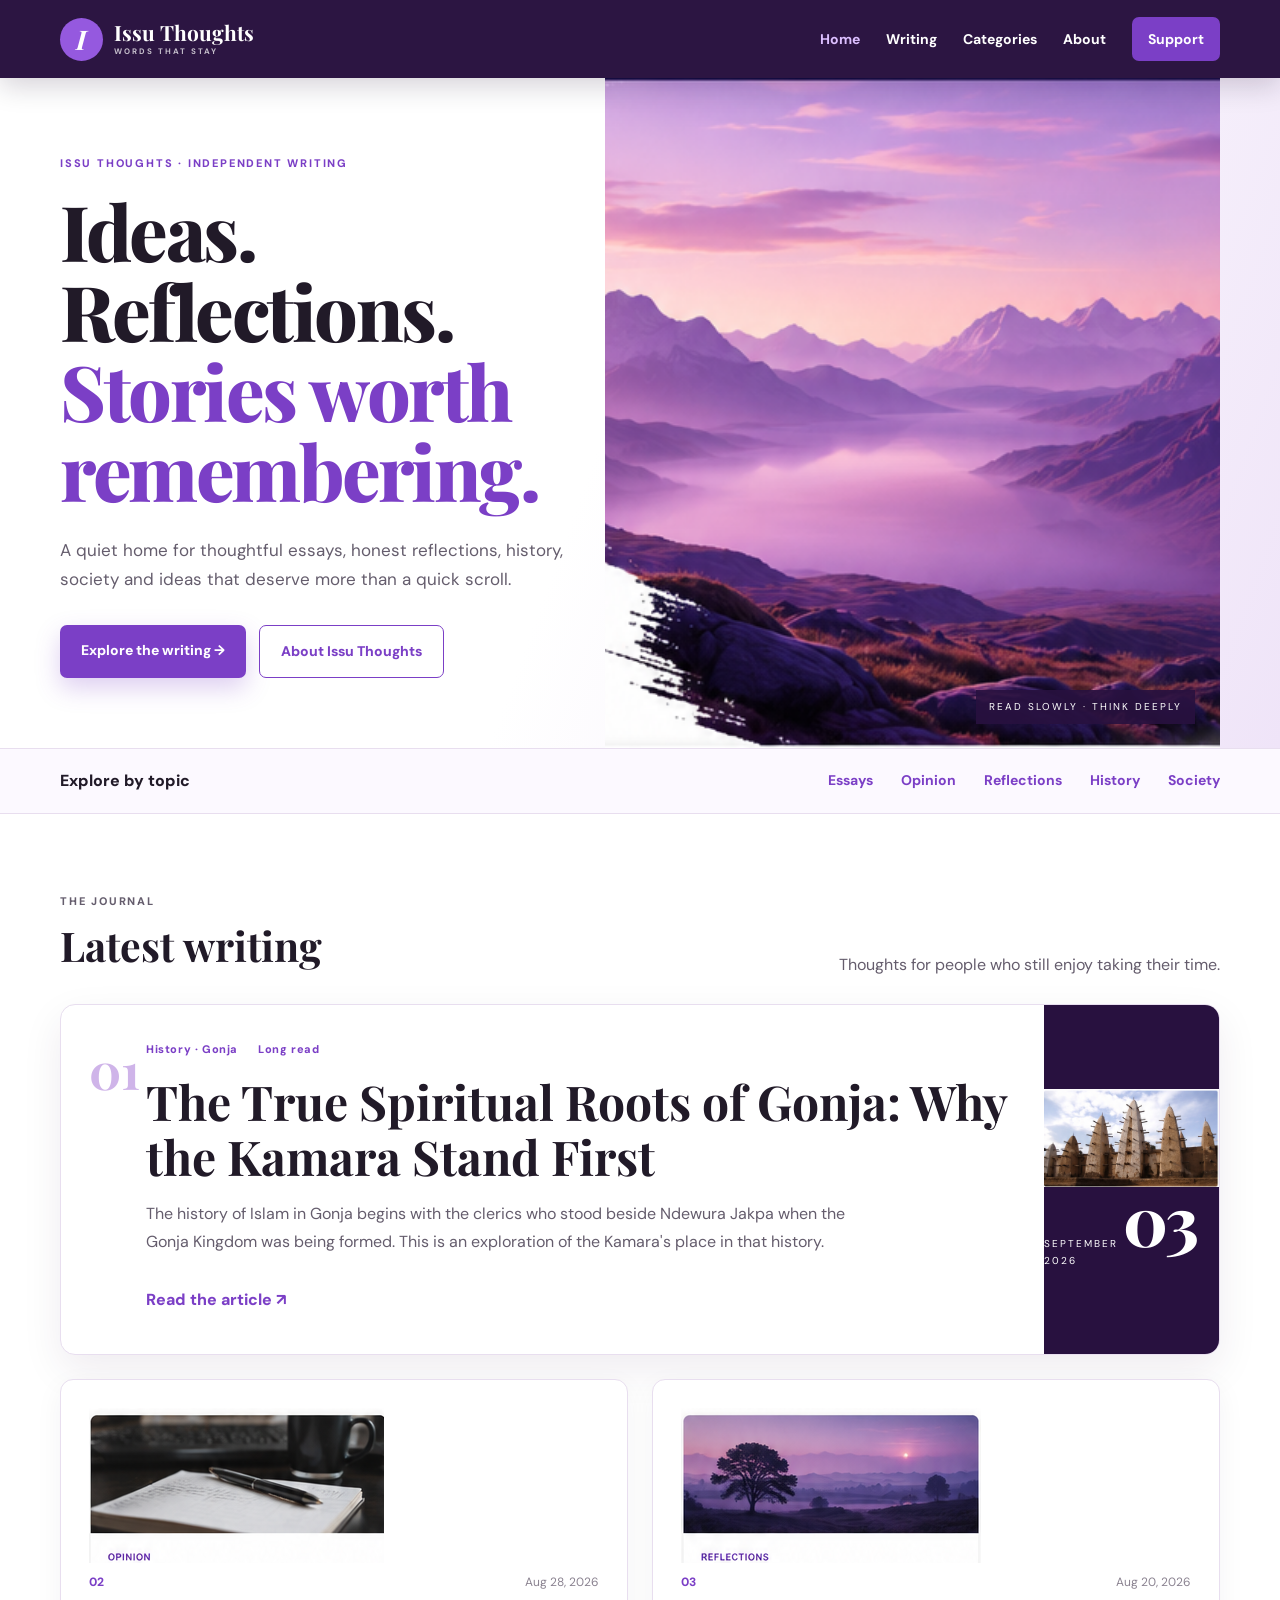
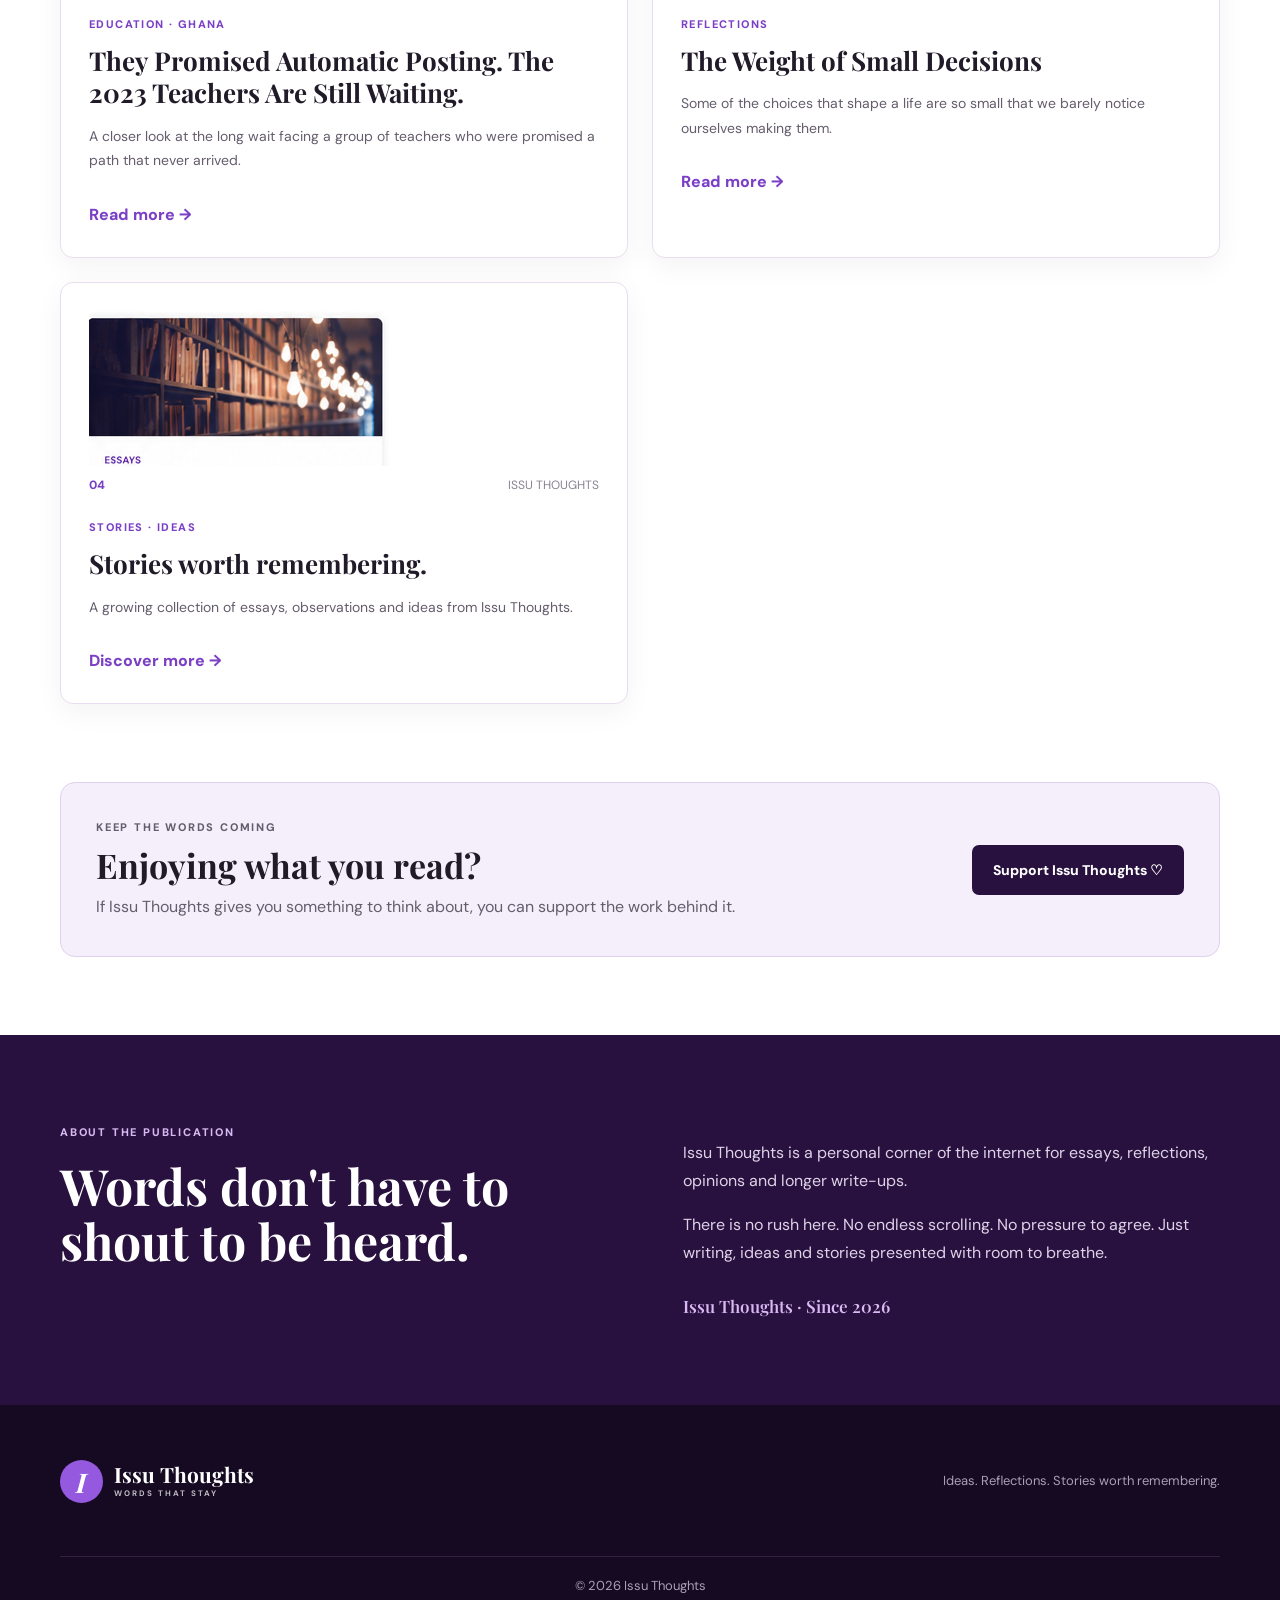
==== commit f382158e: "Update index.html" ====
--- a/index.html
+++ b/index.html
@@ -1,10 +1,612 @@
-<!doctype html><html lang="en"><head><meta charset="utf-8"><meta name="viewport" content="width=device-width,initial-scale=1"><title>Issu Thoughts — Ideas. Reflections. Stories.</title><meta name="description" content="Thoughtful essays, honest reflections, history and ideas by Issu."><link rel="stylesheet" href="styles.css"></head><body>
-<header class="site-header"><div class="wrap nav-wrap"><a class="brand" href="index.html"><span class="brand-mark">I</span><span><strong>Issu Thoughts</strong><small>WORDS THAT STAY</small></span></a><button class="menu-toggle" aria-label="Open menu">☰</button><nav class="nav"><a class="active" href="index.html">Home</a><a href="#writing">Writing</a><a href="#topics">Categories</a><a href="#about">About</a><a class="nav-button" href="https://paystack.shop/pay/Issu-thoughts">Support</a></nav></div></header>
-<section class="hero"><div class="wrap hero-grid"><div class="hero-copy"><p class="eyebrow">ISSU THOUGHTS · INDEPENDENT WRITING</p><h1>Ideas.<br>Reflections.<br><em>Stories worth remembering.</em></h1><p>A quiet home for thoughtful essays, honest reflections, history, society and ideas that deserve more than a quick scroll.</p><div class="hero-actions"><a class="button button-primary" href="#writing">Explore the writing →</a><a class="button button-outline" href="#about">About Issu Thoughts</a></div></div><div class="hero-art"><img src="hero-art.png" alt="Purple editorial landscape"><span class="art-caption">READ SLOWLY · THINK DEEPLY</span></div></div></section>
-<div class="topic-bar" id="topics"><div class="wrap topics"><span class="topics-label">Explore by topic</span><a href="#writing">Essays</a><a href="#writing">Opinion</a><a href="#writing">Reflections</a><a href="#writing">History</a><a href="#writing">Society</a></div></div>
-<section class="writing-section" id="writing"><div class="wrap"><div class="section-heading"><div><p class="eyebrow">THE JOURNAL</p><h2>Latest writing</h2></div><p>Thoughts for people who still enjoy taking their time.</p></div>
-<article class="featured-post"><div class="featured-number">01</div><div class="featured-content"><div class="post-meta"><span>History · Gonja</span><span>Long read</span></div><h3><a href="Kamara.html">The True Spiritual Roots of Gonja: Why the Kamara Stand First</a></h3><p>The history of Islam in Gonja begins with the clerics who stood beside Ndewura Jakpa when the Gonja Kingdom was being formed. This is an exploration of the Kamara’s place in that history.</p><a class="read-link" href="Kamara.html">Read the article ↗</a></div><div class="featured-side"><span>September</span><strong>03</strong><span>2026</span></div></article>
-<div class="post-grid"><article class="post-card"><div class="card-top"><span class="post-index">02</span><span>Aug 28, 2026</span></div><p class="card-category">EDUCATION · GHANA</p><h3><a href="teacher-recruitment-backlog.html">They Promised Automatic Posting. The 2023 Teachers Are Still Waiting.</a></h3><p class="excerpt">A closer look at the long wait facing a group of teachers who were promised a path that never arrived.</p><a class="read-link" href="teacher-recruitment-backlog.html">Read more →</a></article><article class="post-card"><div class="card-top"><span class="post-index">03</span><span>Aug 20, 2026</span></div><p class="card-category">REFLECTIONS</p><h3><a href="article.html">The Weight of Small Decisions</a></h3><p class="excerpt">Some of the choices that shape a life are so small that we barely notice ourselves making them.</p><a class="read-link" href="article.html">Read more →</a></article></div></div></section>
-<section class="support-section"><div class="wrap support-card"><div><p class="eyebrow">KEEP THE WORDS COMING</p><h2>Enjoying what you read?</h2><p>If Issu Thoughts gives you something to think about, you can support the work behind it.</p></div><a class="button button-dark" href="https://paystack.shop/pay/Issu-thoughts">Support Issu Thoughts ♡</a></div></section>
-<section class="about-section" id="about"><div class="wrap about-grid"><div class="about-title"><p class="eyebrow" style="color:#d8baf2">ABOUT THE PUBLICATION</p><h2>Words don’t have to shout to be heard.</h2></div><div class="about-copy"><p>Issu Thoughts is a personal corner of the internet for essays, reflections, opinions and longer write-ups.</p><p>There is no rush here. No endless scrolling. No pressure to agree. Just writing, ideas and stories presented with room to breathe.</p><div class="signature">Issu Thoughts <span>·</span> Since 2026</div></div></div></section>
-<footer class="footer"><div class="wrap footer-inner"><a class="brand footer-brand" href="index.html"><span class="brand-mark">I</span><span><strong>Issu Thoughts</strong><small>WORDS THAT STAY</small></span></a><p>Ideas. Reflections. Stories worth remembering.</p><p class="copyright">© 2026 Issu Thoughts</p></div></footer><script>document.querySelector('.menu-toggle').onclick=()=>document.querySelector('.nav').classList.toggle('open')</script></body></html>
+<!doctype html>
+
+<html lang="en"><head>  <meta charset="utf-8"><meta name="viewport"
+content="width=device-width, initial-scale=1">
+
+  <title>Issu Thoughts — Ideas. Reflections. Stories.</title><meta name="description"
+content="Thoughtful essays, honest reflections, history and ideas by Issu.">
+
+  <link rel="stylesheet"
+        href="styles.css"></head><body><header class="site-header">  <div class="wrap nav-wrap"><a class="brand" href="index.html">
+
+  <span class="brand-mark">I</span>
+
+  <span>
+    <strong>Issu Thoughts</strong>
+    <small>WORDS THAT STAY</small>
+  </span>
+
+</a>
+
+
+<button
+  class="menu-toggle"
+  aria-label="Open navigation">
+  ☰
+</button>
+
+
+<nav class="nav">
+
+  <a class="active"
+     href="index.html">
+    Home
+  </a>
+
+  <a href="#writing">
+    Writing
+  </a>
+
+  <a href="#topics">
+    Categories
+  </a>
+
+  <a href="#about">
+    About
+  </a>
+
+  <a
+    class="nav-button"
+    href="https://paystack.shop/pay/Issu-thoughts">
+    Support
+  </a>
+
+</nav>
+
+  </div></header><!-- =========================
+     HERO
+     ========================= --><section class="hero">  <div class="wrap hero-grid"><div class="hero-copy">
+
+  <p class="eyebrow">
+    ISSU THOUGHTS · INDEPENDENT WRITING
+  </p>
+
+
+  <h1>
+    Ideas.<br>
+    Reflections.<br>
+    <em>Stories worth remembering.</em>
+  </h1>
+
+
+  <p>
+    A quiet home for thoughtful essays,
+    honest reflections, history, society
+    and ideas that deserve more than a
+    quick scroll.
+  </p>
+
+
+  <div class="hero-actions">
+
+    <a
+      class="button button-primary"
+      href="#writing">
+      Explore the writing →
+    </a>
+
+    <a
+      class="button button-outline"
+      href="#about">
+      About Issu Thoughts
+    </a>
+
+  </div>
+
+</div>
+
+
+<div class="hero-art">
+
+  <img
+    src="hero-art.png"
+    alt="Purple editorial artwork">
+
+  <span class="art-caption">
+    READ SLOWLY · THINK DEEPLY
+  </span>
+
+</div>
+
+  </div></section><!-- =========================
+     TOPICS
+     ========================= --><div
+  class="topic-bar"
+  id="topics">  <div class="wrap topics"><span class="topics-label">
+  Explore by topic
+</span>
+
+<a href="#writing">
+  Essays
+</a>
+
+<a href="#writing">
+  Opinion
+</a>
+
+<a href="#writing">
+  Reflections
+</a>
+
+<a href="#writing">
+  History
+</a>
+
+<a href="#writing">
+  Society
+</a>
+
+  </div></div><!-- =========================
+     WRITING
+     ========================= --><section
+  class="writing-section"
+  id="writing">  <div class="wrap"><div class="section-heading">
+
+  <div>
+
+    <p class="eyebrow">
+      THE JOURNAL
+    </p>
+
+    <h2>
+      Latest writing
+    </h2>
+
+  </div>
+
+  <p>
+    Thoughts for people who still
+    enjoy taking their time.
+  </p>
+
+</div>
+
+
+
+<!-- FEATURED ARTICLE -->
+
+<article class="featured-post">
+
+
+  <div class="featured-number">
+    01
+  </div>
+
+
+  <div class="featured-content">
+
+    <div class="post-meta">
+
+      <span>
+        History · Gonja
+      </span>
+
+      <span>
+        Long read
+      </span>
+
+    </div>
+
+
+    <h3>
+
+      <a href="Kamara.html">
+
+        The True Spiritual Roots of Gonja:
+        Why the Kamara Stand First
+
+      </a>
+
+    </h3>
+
+
+    <p>
+      The history of Islam in Gonja begins
+      with the clerics who stood beside
+      Ndewura Jakpa when the Gonja Kingdom
+      was being formed.
+
+      This is an exploration of the Kamara's
+      place in that history.
+    </p>
+
+
+    <a
+      class="read-link"
+      href="Kamara.html">
+
+      Read the article ↗
+
+    </a>
+
+  </div>
+
+
+  <div class="featured-side">
+
+    <img
+      src="kamara-art.png"
+      alt="Editorial artwork for the Kamara article">
+
+    <div class="featured-side-overlay"></div>
+
+    <div class="featured-date">
+
+      <span>
+        September
+      </span>
+
+      <strong>
+        03
+      </strong>
+
+      <span>
+        2026
+      </span>
+
+    </div>
+
+  </div>
+
+
+</article>
+
+
+
+<!-- OTHER PUBLICATIONS -->
+
+<div class="post-grid">
+
+
+  <!-- CARD 02 -->
+
+  <article class="post-card">
+
+    <div class="card-image">
+
+      <img
+        src="writing-art.png"
+        alt="Editorial writing artwork">
+
+    </div>
+
+
+    <div class="card-content">
+
+      <div class="card-top">
+
+        <span class="post-index">
+          02
+        </span>
+
+        <span>
+          Aug 28, 2026
+        </span>
+
+      </div>
+
+
+      <p class="card-category">
+        EDUCATION · GHANA
+      </p>
+
+
+      <h3>
+
+        <a href="teacher-recruitment-backlog.html">
+
+          They Promised Automatic Posting.
+          The 2023 Teachers Are Still Waiting.
+
+        </a>
+
+      </h3>
+
+
+      <p class="excerpt">
+
+        A closer look at the long wait
+        facing a group of teachers who were
+        promised a path that never arrived.
+
+      </p>
+
+
+      <a
+        class="read-link"
+        href="teacher-recruitment-backlog.html">
+
+        Read more →
+
+      </a>
+
+    </div>
+
+  </article>
+
+
+
+  <!-- CARD 03 -->
+
+  <article class="post-card">
+
+    <div class="card-image">
+
+      <img
+        src="reflection-art.png"
+        alt="Reflection editorial artwork">
+
+    </div>
+
+
+    <div class="card-content">
+
+      <div class="card-top">
+
+        <span class="post-index">
+          03
+        </span>
+
+        <span>
+          Aug 20, 2026
+        </span>
+
+      </div>
+
+
+      <p class="card-category">
+        REFLECTIONS
+      </p>
+
+
+      <h3>
+
+        <a href="article.html">
+
+          The Weight of Small Decisions
+
+        </a>
+
+      </h3>
+
+
+      <p class="excerpt">
+
+        Some of the choices that shape
+        a life are so small that we barely
+        notice ourselves making them.
+
+      </p>
+
+
+      <a
+        class="read-link"
+        href="article.html">
+
+        Read more →
+
+      </a>
+
+    </div>
+
+  </article>
+
+
+
+  <!-- CARD 04 -->
+
+  <article class="post-card">
+
+    <div class="card-image">
+
+      <img
+        src="stories-art.png"
+        alt="Stories editorial artwork">
+
+    </div>
+
+
+    <div class="card-content">
+
+      <div class="card-top">
+
+        <span class="post-index">
+          04
+        </span>
+
+        <span>
+          ISSU THOUGHTS
+        </span>
+
+      </div>
+
+
+      <p class="card-category">
+        STORIES · IDEAS
+      </p>
+
+
+      <h3>
+        Stories worth remembering.
+      </h3>
+
+
+      <p class="excerpt">
+
+        A growing collection of essays,
+        observations and ideas from
+        Issu Thoughts.
+
+      </p>
+
+
+      <a
+        class="read-link"
+        href="#about">
+
+        Discover more →
+
+      </a>
+
+    </div>
+
+  </article>
+
+
+</div>
+
+  </div></section><!-- =========================
+     SUPPORT
+     ========================= --><section class="support-section">  <div class="wrap support-card"><div>
+
+  <p class="eyebrow">
+    KEEP THE WORDS COMING
+  </p>
+
+  <h2>
+    Enjoying what you read?
+  </h2>
+
+  <p>
+    If Issu Thoughts gives you something
+    to think about, you can support the
+    work behind it.
+  </p>
+
+</div>
+
+
+<a
+  class="button button-dark"
+  href="https://paystack.shop/pay/Issu-thoughts">
+
+  Support Issu Thoughts ♡
+
+</a>
+
+  </div></section><!-- =========================
+     ABOUT
+     ========================= --><section
+  class="about-section"
+  id="about">  <div class="wrap about-grid"><div class="about-title">
+
+  <p
+    class="eyebrow"
+    style="color:#d8baf2">
+
+    ABOUT THE PUBLICATION
+
+  </p>
+
+
+  <h2>
+    Words don't have to shout
+    to be heard.
+  </h2>
+
+</div>
+
+
+<div class="about-copy">
+
+  <p>
+
+    Issu Thoughts is a personal corner
+    of the internet for essays,
+    reflections, opinions and longer
+    write-ups.
+
+  </p>
+
+
+  <p>
+
+    There is no rush here.
+    No endless scrolling.
+    No pressure to agree.
+
+    Just writing, ideas and stories
+    presented with room to breathe.
+
+  </p>
+
+
+  <div class="signature">
+
+    Issu Thoughts
+    <span>·</span>
+    Since 2026
+
+  </div>
+
+</div>
+
+  </div></section><!-- =========================
+     FOOTER
+     ========================= --><footer class="footer">  <div class="wrap footer-inner"><a
+  class="brand footer-brand"
+  href="index.html">
+
+  <span class="brand-mark">
+    I
+  </span>
+
+  <span>
+
+    <strong>
+      Issu Thoughts
+    </strong>
+
+    <small>
+      WORDS THAT STAY
+    </small>
+
+  </span>
+
+</a>
+
+
+<p>
+  Ideas. Reflections.
+  Stories worth remembering.
+</p>
+
+
+<p class="copyright">
+  © 2026 Issu Thoughts
+</p>
+
+  </div></footer><script>
+
+const menuButton =
+  document.querySelector(".menu-toggle");
+
+const navigation =
+  document.querySelector(".nav");
+
+
+menuButton.addEventListener(
+  "click",
+  function () {
+
+    navigation.classList.toggle("open");
+
+  }
+);
+
+
+document.querySelectorAll(".nav a")
+  .forEach(function(link) {
+
+    link.addEventListener(
+      "click",
+      function() {
+
+        navigation.classList.remove("open");
+
+      }
+    );
+
+  });
+
+</script></body></html>
--- a/styles.css
+++ b/styles.css
@@ -8,3 +8,40 @@
 /* Article reading system: no clipping, no cramped columns, maximum readability. */.article-page{padding:70px 0 95px}.article-head{max-width:930px;text-align:center}.article-head h1{font:800 clamp(42px,6vw,70px)/1.08 var(--serif);letter-spacing:-1.5px;margin:15px auto}.article-date{color:#817987;font-size:13px;margin:18px 0}.article-rule{width:72px;height:3px;background:var(--purple);margin:28px auto}.article-body{width:min(780px,90%);margin:58px auto 0;font:400 19px/2 var(--serif);color:#29232e;overflow-wrap:break-word}.article-body p{margin:0 0 1.35em}.article-body h2{font:700 32px/1.25 var(--serif);color:#351653;margin:2.15em 0 .65em}.article-body p:first-of-type:first-letter{float:left;font:700 72px/.78 var(--serif);color:var(--purple);padding:8px 10px 0 0}.article-end{width:min(780px,90%);margin:50px auto 0;border-top:1px solid var(--line);padding-top:28px}.back-link{color:var(--purple);font-weight:800;text-decoration:none}
 @media(max-width:850px){.nav{display:none;position:absolute;left:0;right:0;top:78px;background:#28113f;padding:17px 5%;flex-direction:column;align-items:flex-start;gap:14px}.nav.open{display:flex}.menu-toggle{display:block}.hero-grid{grid-template-columns:1fr}.hero-copy{padding:55px 0}.hero-art{min-height:330px;height:330px}.featured-post{grid-template-columns:55px 1fr}.featured-side{display:none}.featured-number{padding:28px 0 0 17px}.featured-content{padding:28px 22px 34px 0}.post-grid{grid-template-columns:1fr}.about-grid{grid-template-columns:1fr;gap:25px}.support-card{align-items:flex-start;flex-direction:column}.footer-inner{align-items:flex-start;flex-direction:column}.footer-brand{margin:0}.article-body{font-size:18px;line-height:1.9}.article-head{width:90%}}
 @media(max-width:520px){.hero h1{font-size:45px}.section-heading h2{font-size:33px}.featured-content h3{font-size:29px}.article-head h1{font-size:39px}.article-body{font-size:17.5px;line-height:1.88}.article-body h2{font-size:28px}}
+<div class="premium-share">
+  <div class="share-heading">
+    <div class="share-icon">↗</div>
+    <div>
+      <span>SPREAD THE WORD</span>
+      <h3>Share this piece</h3>
+    </div>
+  </div>  <p class="share-description">
+    If these words gave you something to think about, pass them on to someone who might appreciate them too.
+  </p>  <div class="share-actions">
+    <a class="share-option whatsapp" href="#" onclick="shareWhatsApp(event)">
+      <span>WhatsApp</span>
+    </a><a class="share-option facebook" href="#" onclick="shareFacebook(event)">
+  <span>Facebook</span>
+</a>
+
+<a class="share-option x-share" href="#" onclick="shareX(event)">
+  <span>𝕏</span>
+</a>
+
+<a class="share-option telegram" href="#" onclick="shareTelegram(event)">
+  <span>Telegram</span>
+</a>
+
+<button class="share-option copy-link" onclick="copyArticleLink()">
+  <span id="copyText">Copy link</span>
+</button>
+
+<button class="native-share" onclick="sharePost()">
+  <span>↗</span>
+  More ways to share
+</button>
+
+  </div>  <div id="copyMessage" class="copy-message">
+    Link copied to your clipboard.
+  </div>
+</div>
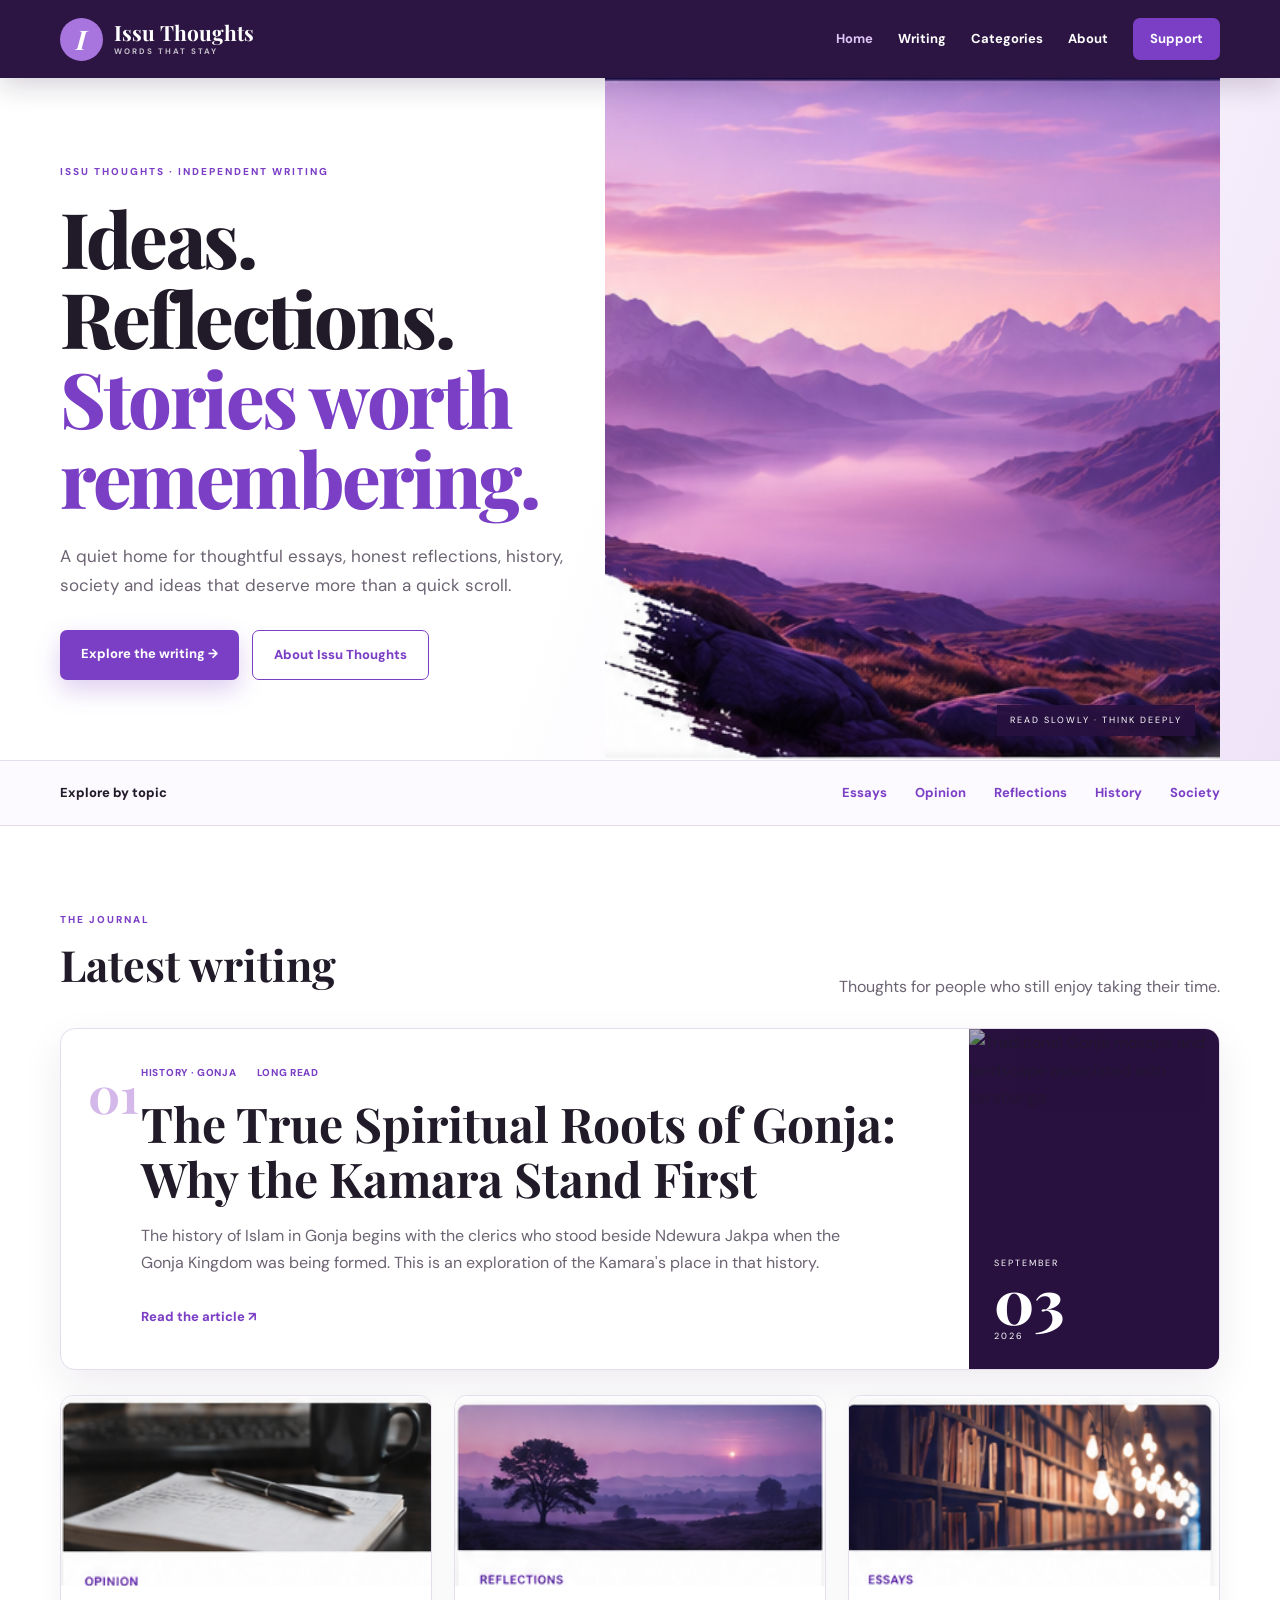
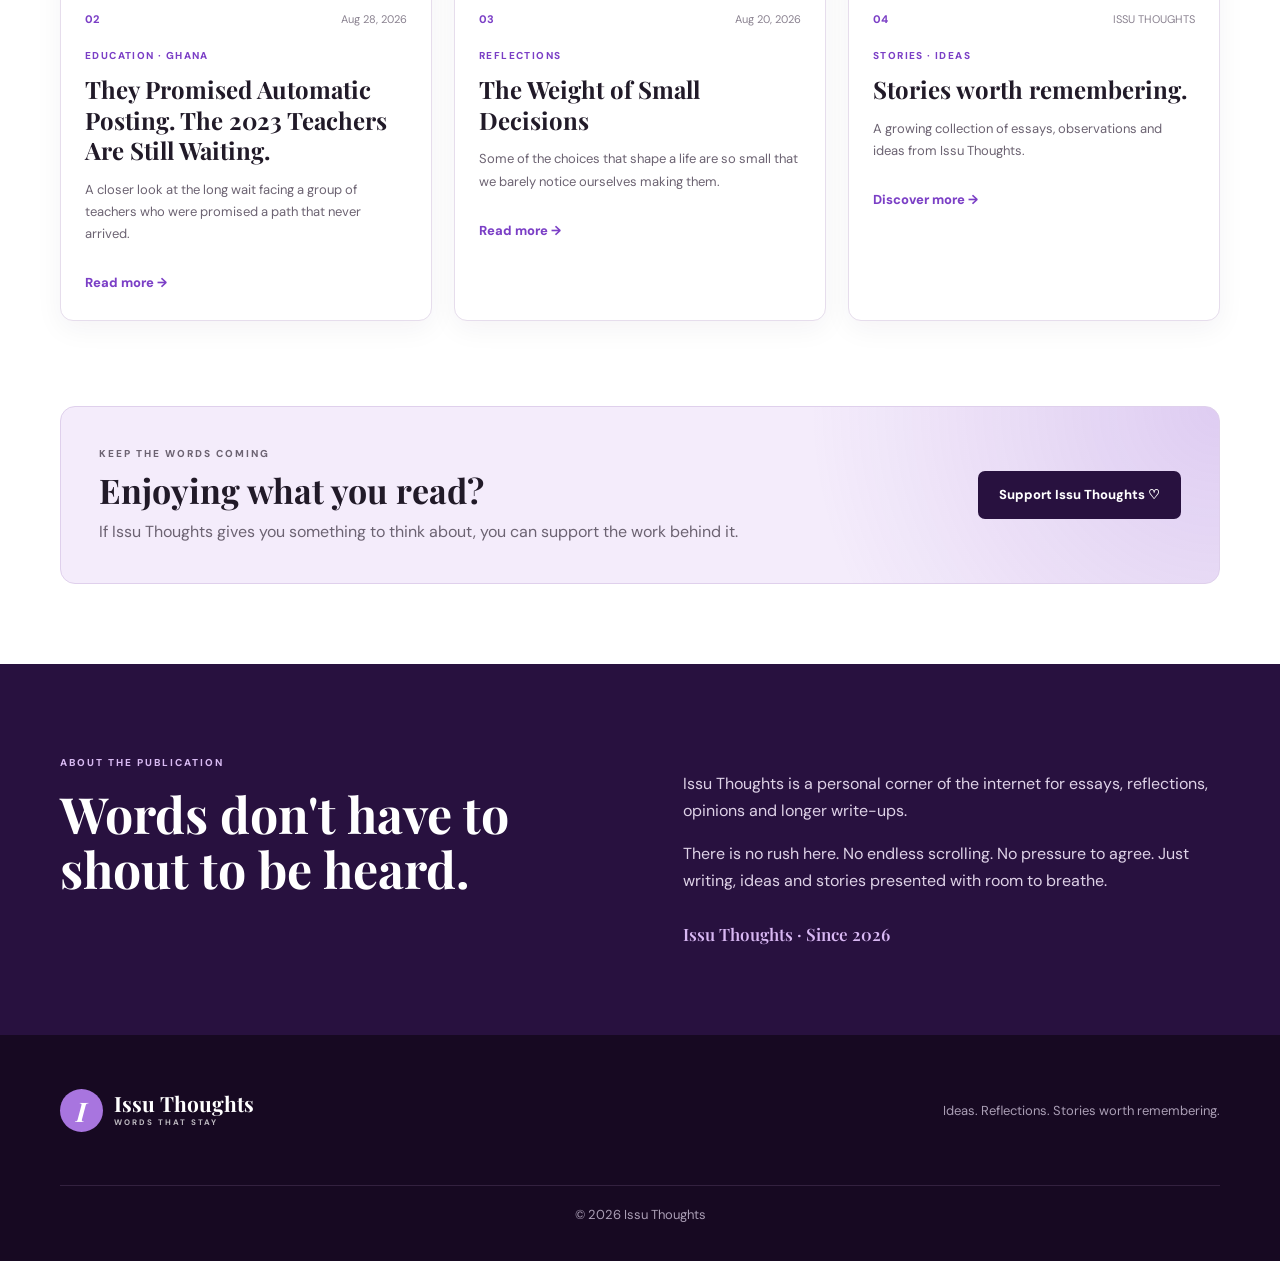
==== commit 22eccabd: "Update index.html" ====
--- a/index.html
+++ b/index.html
@@ -225,8 +225,8 @@
   <div class="featured-side">
 
     <img
-      src="kamara-art.png"
-      alt="Editorial artwork for the Kamara article">
+  src="Kamara-art.png"
+  alt="Traditional Gonja mosque and landscape associated with Larabanga">
 
     <div class="featured-side-overlay"></div>
 
--- a/styles.css
+++ b/styles.css
@@ -1,47 +1,1021 @@
 @import url('https://fonts.googleapis.com/css2?family=DM+Sans:wght@400;500;600;700&family=Playfair+Display:wght@500;600;700;800&display=swap');
-:root{--purple:#7b3fc6;--purple-dark:#28113f;--purple-deep:#1b0b2a;--lavender:#f5effb;--ink:#211a28;--muted:#655d6d;--line:#e8deef;--serif:'Playfair Display',Georgia,serif;--sans:'DM Sans',Arial,sans-serif}
-*{box-sizing:border-box}html{scroll-behavior:smooth}body{margin:0;background:#fff;color:var(--ink);font-family:var(--sans);line-height:1.75;-webkit-font-smoothing:antialiased}img{max-width:100%}.wrap{width:min(1160px,92%);margin:auto}.site-header{position:sticky;top:0;z-index:100;background:rgba(40,17,63,.98);box-shadow:0 8px 28px rgba(24,8,40,.18)}.nav-wrap{min-height:78px;display:flex;align-items:center;gap:28px}.brand{display:flex;align-items:center;gap:11px;color:#fff;text-decoration:none;margin-right:auto}.brand-mark{width:43px;height:43px;border-radius:50%;display:grid;place-items:center;background:#9559df;font:italic 700 27px var(--serif)}.brand strong{display:block;font:700 21px/1 var(--serif)}.brand small{display:block;font:700 8px/1.2 var(--sans);letter-spacing:2px;opacity:.72;margin-top:4px}.nav{display:flex;align-items:center;gap:26px}.nav a{color:#fff;text-decoration:none;font-size:14px;font-weight:700}.nav a:hover,.nav a.active{color:#dcbfff}.nav-button{background:var(--purple);padding:10px 16px;border-radius:7px}.menu-toggle{display:none;border:0;background:transparent;color:#fff;font-size:25px}
-.hero{background:linear-gradient(110deg,#fff 0%,#fff 48%,#efe4f8 100%)}.hero-grid{min-height:540px;display:grid;grid-template-columns:47% 53%}.hero-copy{padding:76px 30px 70px 0;align-self:center}.eyebrow{margin:0;color:var(--purple);font-size:11px;font-weight:800;letter-spacing:1.8px}.hero h1{font:800 clamp(48px,6vw,78px)/1.04 var(--serif);letter-spacing:-2.5px;margin:18px 0 25px}.hero h1 em{font-style:normal;color:var(--purple)}.hero-copy>p:not(.eyebrow){font-size:17px;color:var(--muted);max-width:570px}.hero-actions{display:flex;gap:13px;margin-top:30px}.button{display:inline-block;padding:13px 21px;border-radius:7px;text-decoration:none;font-size:14px;font-weight:800}.button-primary{background:var(--purple);color:#fff;box-shadow:0 10px 25px rgba(123,63,198,.25)}.button-outline{border:1.5px solid var(--purple);color:var(--purple);background:#fff}.hero-art{position:relative;min-height:540px}.hero-art img{width:100%;height:100%;display:block;object-fit:cover}.art-caption{position:absolute;right:25px;bottom:24px;background:#28113fe8;color:#fff;padding:8px 13px;font-size:10px;letter-spacing:2px}.topic-bar{border-block:1px solid var(--line);background:#fcf9ff}.topics{min-height:64px;display:flex;align-items:center;gap:28px;overflow:auto;white-space:nowrap}.topics-label{font-weight:800;margin-right:auto}.topics a{color:var(--purple);text-decoration:none;font-size:14px;font-weight:700}
-.writing-section{padding:78px 0}.section-heading{display:flex;justify-content:space-between;align-items:end;gap:30px;margin-bottom:25px}.section-heading h2{font:700 41px var(--serif);margin:7px 0}.section-heading p{color:var(--muted);margin:0}.featured-post{display:grid;grid-template-columns:85px 1fr 175px;border:1px solid var(--line);border-radius:15px;overflow:hidden;background:#fff;box-shadow:0 15px 40px rgba(48,15,70,.08)}.featured-number{font:700 50px var(--serif);color:#cfb4e9;padding:31px 0 0 28px}.featured-content{padding:35px 28px 40px 0}.post-meta{display:flex;gap:20px;color:var(--purple);font-size:11px;font-weight:800;letter-spacing:.6px}.featured-content h3{font:700 clamp(30px,4vw,48px)/1.14 var(--serif);margin:15px 0}.featured-content h3 a{color:var(--ink);text-decoration:none}.featured-content p{color:var(--muted);max-width:710px}.read-link{display:inline-flex;gap:9px;color:var(--purple);font-weight:800;text-decoration:none;margin-top:14px}.featured-side{background:var(--purple-dark);color:#fff;display:flex;flex-direction:column;justify-content:center;align-items:center;text-transform:uppercase;letter-spacing:2px;font-size:10px}.featured-side strong{font:800 68px/.95 var(--serif);letter-spacing:-3px}.post-grid{display:grid;grid-template-columns:repeat(2,1fr);gap:24px;margin-top:24px}.post-card{border:1px solid var(--line);border-radius:13px;padding:28px;background:#fff;box-shadow:0 8px 28px rgba(44,15,68,.05);transition:.2s}.post-card:hover{transform:translateY(-4px);box-shadow:0 15px 36px rgba(61,20,91,.12)}.card-top{display:flex;justify-content:space-between;color:#8a8290;font-size:12px}.post-index{color:var(--purple);font-weight:800}.card-category{color:var(--purple);font-size:11px;font-weight:800;letter-spacing:1.4px;margin-top:22px}.post-card h3{font:700 26px/1.25 var(--serif);margin:9px 0}.post-card h3 a{color:var(--ink);text-decoration:none}.excerpt{color:var(--muted);font-size:14px}
-.support-section{padding:0 0 78px}.support-card{background:var(--lavender);border:1px solid #dfd0ec;border-radius:15px;padding:35px;display:flex;justify-content:space-between;align-items:center;gap:25px}.support-card h2{font:700 34px var(--serif);margin:5px 0}.support-card p{color:var(--muted);margin:0}.button-dark{background:var(--purple-dark);color:#fff}
-.about-section{background:var(--purple-dark);color:#fff;padding:88px 0}.about-grid{display:grid;grid-template-columns:1fr 1fr;gap:85px}.about-title h2{font:700 50px/1.1 var(--serif);margin:15px 0}.about-copy p{color:#ded2e7;font-size:16px}.signature{margin-top:28px;color:#d9b8f4;font:600 17px var(--serif)}.footer{background:#160a22;color:#dcd3e5;padding:52px 0 22px}.footer-inner{display:flex;align-items:center;gap:25px;flex-wrap:wrap}.footer-brand{margin-right:auto}.footer p{font-size:13px;color:#aa9eb5}.copyright{width:100%;border-top:1px solid #33213f;text-align:center;padding-top:18px;margin-top:25px;font-size:12px;color:#8d8198}
-/* Article reading system: no clipping, no cramped columns, maximum readability. */.article-page{padding:70px 0 95px}.article-head{max-width:930px;text-align:center}.article-head h1{font:800 clamp(42px,6vw,70px)/1.08 var(--serif);letter-spacing:-1.5px;margin:15px auto}.article-date{color:#817987;font-size:13px;margin:18px 0}.article-rule{width:72px;height:3px;background:var(--purple);margin:28px auto}.article-body{width:min(780px,90%);margin:58px auto 0;font:400 19px/2 var(--serif);color:#29232e;overflow-wrap:break-word}.article-body p{margin:0 0 1.35em}.article-body h2{font:700 32px/1.25 var(--serif);color:#351653;margin:2.15em 0 .65em}.article-body p:first-of-type:first-letter{float:left;font:700 72px/.78 var(--serif);color:var(--purple);padding:8px 10px 0 0}.article-end{width:min(780px,90%);margin:50px auto 0;border-top:1px solid var(--line);padding-top:28px}.back-link{color:var(--purple);font-weight:800;text-decoration:none}
-@media(max-width:850px){.nav{display:none;position:absolute;left:0;right:0;top:78px;background:#28113f;padding:17px 5%;flex-direction:column;align-items:flex-start;gap:14px}.nav.open{display:flex}.menu-toggle{display:block}.hero-grid{grid-template-columns:1fr}.hero-copy{padding:55px 0}.hero-art{min-height:330px;height:330px}.featured-post{grid-template-columns:55px 1fr}.featured-side{display:none}.featured-number{padding:28px 0 0 17px}.featured-content{padding:28px 22px 34px 0}.post-grid{grid-template-columns:1fr}.about-grid{grid-template-columns:1fr;gap:25px}.support-card{align-items:flex-start;flex-direction:column}.footer-inner{align-items:flex-start;flex-direction:column}.footer-brand{margin:0}.article-body{font-size:18px;line-height:1.9}.article-head{width:90%}}
-@media(max-width:520px){.hero h1{font-size:45px}.section-heading h2{font-size:33px}.featured-content h3{font-size:29px}.article-head h1{font-size:39px}.article-body{font-size:17.5px;line-height:1.88}.article-body h2{font-size:28px}}
-<div class="premium-share">
-  <div class="share-heading">
-    <div class="share-icon">↗</div>
-    <div>
-      <span>SPREAD THE WORD</span>
-      <h3>Share this piece</h3>
-    </div>
-  </div>  <p class="share-description">
-    If these words gave you something to think about, pass them on to someone who might appreciate them too.
-  </p>  <div class="share-actions">
-    <a class="share-option whatsapp" href="#" onclick="shareWhatsApp(event)">
-      <span>WhatsApp</span>
-    </a><a class="share-option facebook" href="#" onclick="shareFacebook(event)">
-  <span>Facebook</span>
-</a>
-
-<a class="share-option x-share" href="#" onclick="shareX(event)">
-  <span>𝕏</span>
-</a>
-
-<a class="share-option telegram" href="#" onclick="shareTelegram(event)">
-  <span>Telegram</span>
-</a>
-
-<button class="share-option copy-link" onclick="copyArticleLink()">
-  <span id="copyText">Copy link</span>
-</button>
-
-<button class="native-share" onclick="sharePost()">
-  <span>↗</span>
-  More ways to share
-</button>
-
-  </div>  <div id="copyMessage" class="copy-message">
-    Link copied to your clipboard.
-  </div>
-</div>
+
+:root {
+--purple: #7b3fc6;
+--purple-light: #a875df;
+--purple-pale: #f4ecfb;
+--purple-dark: #28113f;
+--purple-deep: #170922;
+
+--ink: #211a28;
+--muted: #6c6372;
+--white: #ffffff;
+--line: #e6ddec;
+
+--serif: "Playfair Display", Georgia, serif;
+--sans: "DM Sans", Arial, sans-serif;
+}
+
+* {
+  box-sizing: border-box;
+  }
+
+html {
+scroll-behavior: smooth;
+}
+
+body {
+margin: 0;
+background: var(--white);
+color: var(--ink);
+font-family: var(--sans);
+line-height: 1.7;
+-webkit-font-smoothing: antialiased;
+}
+
+img {
+max-width: 100%;
+display: block;
+}
+
+a {
+color: inherit;
+}
+
+.wrap {
+width: min(1160px, 92%);
+margin: 0 auto;
+}
+
+/* =========================
+HEADER
+========================= */
+
+.site-header {
+position: sticky;
+top: 0;
+z-index: 1000;
+background: rgba(40, 17, 63, 0.98);
+box-shadow: 0 8px 28px rgba(24, 8, 40, 0.18);
+}
+
+.nav-wrap {
+min-height: 78px;
+display: flex;
+align-items: center;
+gap: 28px;
+}
+
+.brand {
+display: flex;
+align-items: center;
+gap: 11px;
+color: #fff;
+text-decoration: none;
+margin-right: auto;
+}
+
+.brand-mark {
+width: 43px;
+height: 43px;
+border-radius: 50%;
+display: grid;
+place-items: center;
+background: var(--purple-light);
+color: #fff;
+font: italic 700 27px var(--serif);
+}
+
+.brand strong {
+display: block;
+font: 700 21px/1 var(--serif);
+}
+
+.brand small {
+display: block;
+font: 700 8px/1.2 var(--sans);
+letter-spacing: 2px;
+opacity: .72;
+margin-top: 4px;
+}
+
+.nav {
+display: flex;
+align-items: center;
+gap: 25px;
+}
+
+.nav a {
+color: #fff;
+text-decoration: none;
+font-size: 13px;
+font-weight: 700;
+}
+
+.nav a:hover,
+.nav a.active {
+color: #dfc4f8;
+}
+
+.nav-button {
+background: var(--purple);
+padding: 10px 17px;
+border-radius: 7px;
+}
+
+.menu-toggle {
+display: none;
+border: 0;
+background: transparent;
+color: #fff;
+font-size: 25px;
+cursor: pointer;
+}
+
+/* =========================
+HERO
+========================= */
+
+.hero {
+background:
+linear-gradient(
+110deg,
+#ffffff 0%,
+#ffffff 48%,
+#efe3f8 100%
+);
+}
+
+.hero-grid {
+min-height: 560px;
+display: grid;
+grid-template-columns: 47% 53%;
+}
+
+.hero-copy {
+padding: 85px 35px 80px 0;
+align-self: center;
+}
+
+.eyebrow {
+margin: 0;
+color: var(--purple);
+font-size: 10px;
+font-weight: 800;
+letter-spacing: 2px;
+}
+
+.hero h1 {
+font: 800 clamp(48px, 6vw, 78px)/1.04 var(--serif);
+letter-spacing: -2.5px;
+margin: 18px 0 25px;
+}
+
+.hero h1 em {
+font-style: normal;
+color: var(--purple);
+}
+
+.hero-copy > p:not(.eyebrow) {
+font-size: 17px;
+color: var(--muted);
+max-width: 570px;
+}
+
+.hero-actions {
+display: flex;
+gap: 13px;
+margin-top: 30px;
+}
+
+.button {
+display: inline-block;
+padding: 13px 21px;
+border-radius: 7px;
+text-decoration: none;
+font-size: 13px;
+font-weight: 800;
+}
+
+.button-primary {
+background: var(--purple);
+color: #fff;
+box-shadow: 0 10px 25px rgba(123, 63, 198, .25);
+}
+
+.button-primary:hover {
+background: #6930ad;
+}
+
+.button-outline {
+border: 1.5px solid var(--purple);
+color: var(--purple);
+background: #fff;
+}
+
+.button-outline:hover {
+background: var(--purple-pale);
+}
+
+.hero-art {
+position: relative;
+min-height: 560px;
+overflow: hidden;
+}
+
+.hero-art img {
+width: 100%;
+height: 100%;
+object-fit: cover;
+}
+
+.art-caption {
+position: absolute;
+right: 25px;
+bottom: 24px;
+background: rgba(40, 17, 63, .92);
+color: #fff;
+padding: 8px 13px;
+font-size: 9px;
+letter-spacing: 2px;
+}
+
+/* =========================
+TOPICS
+========================= */
+
+.topic-bar {
+border-block: 1px solid var(--line);
+background: #fcf9ff;
+}
+
+.topics {
+min-height: 64px;
+display: flex;
+align-items: center;
+gap: 28px;
+overflow-x: auto;
+white-space: nowrap;
+}
+
+.topics-label {
+font-weight: 800;
+margin-right: auto;
+font-size: 13px;
+}
+
+.topics a {
+color: var(--purple);
+text-decoration: none;
+font-size: 13px;
+font-weight: 700;
+}
+
+/* =========================
+WRITING SECTION
+========================= */
+
+.writing-section {
+padding: 85px 0;
+}
+
+.section-heading {
+display: flex;
+justify-content: space-between;
+align-items: end;
+gap: 30px;
+margin-bottom: 28px;
+}
+
+.section-heading h2 {
+font: 700 43px var(--serif);
+margin: 7px 0;
+}
+
+.section-heading > p {
+color: var(--muted);
+margin: 0;
+}
+
+/* =========================
+FEATURED POST
+========================= */
+
+.featured-post {
+display: grid;
+grid-template-columns: 80px 1fr 250px;
+border: 1px solid var(--line);
+border-radius: 15px;
+overflow: hidden;
+background: #fff;
+box-shadow: 0 15px 40px rgba(48, 15, 70, .08);
+}
+
+.featured-number {
+font: 700 50px var(--serif);
+color: #d3b8e9;
+padding: 31px 0 0 27px;
+}
+
+.featured-content {
+padding: 35px 30px 40px 0;
+}
+
+.post-meta {
+display: flex;
+gap: 20px;
+color: var(--purple);
+font-size: 10px;
+font-weight: 800;
+letter-spacing: .7px;
+text-transform: uppercase;
+}
+
+.featured-content h3 {
+font: 700 clamp(30px, 4vw, 48px)/1.14 var(--serif);
+margin: 15px 0;
+}
+
+.featured-content h3 a {
+color: var(--ink);
+text-decoration: none;
+}
+
+.featured-content h3 a:hover {
+color: var(--purple);
+}
+
+.featured-content p {
+color: var(--muted);
+max-width: 710px;
+}
+
+.read-link {
+display: inline-flex;
+gap: 9px;
+color: var(--purple);
+font-weight: 800;
+text-decoration: none;
+margin-top: 14px;
+font-size: 13px;
+}
+
+.read-link:hover {
+text-decoration: underline;
+}
+
+.featured-side {
+position: relative;
+min-height: 260px;
+background: var(--purple-dark);
+overflow: hidden;
+}
+
+.featured-side img {
+width: 100%;
+height: 100%;
+object-fit: cover;
+opacity: .72;
+}
+
+.featured-side-overlay {
+position: absolute;
+inset: 0;
+background: linear-gradient(
+to top,
+rgba(40, 17, 63, .95),
+rgba(40, 17, 63, .1)
+);
+}
+
+.featured-date {
+position: absolute;
+left: 25px;
+bottom: 25px;
+color: #fff;
+}
+
+.featured-date span {
+display: block;
+text-transform: uppercase;
+letter-spacing: 2px;
+font-size: 9px;
+}
+
+.featured-date strong {
+display: block;
+font: 800 61px/.95 var(--serif);
+}
+
+/* =========================
+PUBLICATION GRID
+========================= */
+
+.post-grid {
+display: grid;
+grid-template-columns: repeat(3, 1fr);
+gap: 22px;
+margin-top: 25px;
+}
+
+.post-card {
+border: 1px solid var(--line);
+border-radius: 13px;
+overflow: hidden;
+background: #fff;
+box-shadow: 0 8px 28px rgba(44, 15, 68, .05);
+transition: transform .25s ease, box-shadow .25s ease;
+}
+
+.post-card:hover {
+transform: translateY(-5px);
+box-shadow: 0 17px 38px rgba(61, 20, 91, .13);
+}
+
+.card-image {
+height: 190px;
+overflow: hidden;
+background: var(--purple-pale);
+}
+
+.card-image img {
+width: 100%;
+height: 100%;
+object-fit: cover;
+transition: transform .4s ease;
+}
+
+.post-card:hover .card-image img {
+transform: scale(1.04);
+}
+
+.card-content {
+padding: 24px;
+}
+
+.card-top {
+display: flex;
+justify-content: space-between;
+color: #8a8290;
+font-size: 11px;
+}
+
+.post-index {
+color: var(--purple);
+font-weight: 800;
+}
+
+.card-category {
+color: var(--purple);
+font-size: 10px;
+font-weight: 800;
+letter-spacing: 1.4px;
+margin-top: 18px;
+}
+
+.post-card h3 {
+font: 700 24px/1.28 var(--serif);
+margin: 9px 0;
+}
+
+.post-card h3 a {
+color: var(--ink);
+text-decoration: none;
+}
+
+.post-card h3 a:hover {
+color: var(--purple);
+}
+
+.excerpt {
+color: var(--muted);
+font-size: 13px;
+}
+
+/* =========================
+SUPPORT
+========================= */
+
+.support-section {
+padding: 0 0 80px;
+}
+
+.support-card {
+background:
+radial-gradient(
+circle at 100% 0%,
+rgba(123, 63, 198, .18),
+transparent 35%
+),
+var(--purple-pale);
+
+border: 1px solid #dfd0ec;
+border-radius: 15px;
+padding: 38px;
+display: flex;
+justify-content: space-between;
+align-items: center;
+gap: 25px;
+}
+
+.support-card h2 {
+font: 700 34px var(--serif);
+margin: 5px 0;
+}
+
+.support-card p {
+color: var(--muted);
+margin: 0;
+}
+
+.button-dark {
+background: var(--purple-dark);
+color: #fff;
+}
+
+.button-dark:hover {
+background: var(--purple);
+}
+
+/* =========================
+ABOUT
+========================= */
+
+.about-section {
+background: var(--purple-dark);
+color: #fff;
+padding: 90px 0;
+}
+
+.about-grid {
+display: grid;
+grid-template-columns: 1fr 1fr;
+gap: 85px;
+}
+
+.about-title h2 {
+font: 700 50px/1.1 var(--serif);
+margin: 15px 0;
+}
+
+.about-copy p {
+color: #ded2e7;
+font-size: 16px;
+}
+
+.signature {
+margin-top: 28px;
+color: #d9b8f4;
+font: 600 17px var(--serif);
+}
+
+/* =========================
+FOOTER
+========================= */
+
+.footer {
+background: var(--purple-deep);
+color: #dcd3e5;
+padding: 52px 0 22px;
+}
+
+.footer-inner {
+display: flex;
+align-items: center;
+gap: 25px;
+flex-wrap: wrap;
+}
+
+.footer-brand {
+margin-right: auto;
+}
+
+.footer p {
+font-size: 13px;
+color: #aa9eb5;
+}
+
+.copyright {
+width: 100%;
+border-top: 1px solid #33213f;
+text-align: center;
+padding-top: 18px;
+margin-top: 25px;
+font-size: 12px;
+color: #8d8198;
+}
+
+/* =========================
+ARTICLE READING
+========================= */
+
+.article-page {
+padding: 70px 0 95px;
+}
+
+.article-head {
+max-width: 930px;
+text-align: center;
+}
+
+.article-head h1 {
+font: 800 clamp(42px, 6vw, 70px)/1.08 var(--serif);
+letter-spacing: -1.5px;
+margin: 15px auto;
+}
+
+.article-date {
+color: #817987;
+font-size: 13px;
+margin: 18px 0;
+}
+
+.article-rule {
+width: 72px;
+height: 3px;
+background: var(--purple);
+margin: 28px auto;
+}
+
+.article-body {
+width: min(780px, 90%);
+margin: 58px auto 0;
+font: 400 19px/2 var(--serif);
+color: #29232e;
+overflow-wrap: break-word;
+}
+
+.article-body p {
+margin: 0 0 1.35em;
+}
+
+.article-body h2 {
+font: 700 32px/1.25 var(--serif);
+color: #351653;
+margin: 2.15em 0 .65em;
+}
+
+.article-body p:first-of-type:first-letter {
+float: left;
+font: 700 72px/.78 var(--serif);
+color: var(--purple);
+padding: 8px 10px 0 0;
+}
+
+.article-end {
+width: min(780px, 90%);
+margin: 50px auto 0;
+border-top: 1px solid var(--line);
+padding-top: 28px;
+}
+
+.back-link {
+color: var(--purple);
+font-weight: 800;
+text-decoration: none;
+}
+
+/* =========================
+PREMIUM SHARE PANEL
+========================= */
+
+.premium-share {
+margin: 70px 0 45px;
+padding: 34px 36px;
+
+background:
+radial-gradient(
+circle at 100% 0%,
+rgba(139, 80, 220, .16),
+transparent 35%
+),
+linear-gradient(135deg, #fbf8ff, #ffffff);
+
+border: 1px solid #e4d7ee;
+border-radius: 14px;
+box-shadow: 0 15px 45px rgba(42, 17, 63, .08);
+}
+
+.share-heading {
+display: flex;
+align-items: center;
+gap: 15px;
+}
+
+.share-icon {
+width: 48px;
+height: 48px;
+display: grid;
+place-items: center;
+border-radius: 50%;
+background: var(--purple);
+color: #fff;
+font-size: 23px;
+box-shadow: 0 8px 20px rgba(113, 51, 189, .25);
+}
+
+.share-heading span {
+display: block;
+color: var(--purple);
+font-size: 10px;
+font-weight: 800;
+letter-spacing: 1.8px;
+}
+
+.share-heading h3 {
+margin: 2px 0 0;
+color: #281336;
+font: 700 27px/1.2 var(--serif);
+}
+
+.share-description {
+max-width: 600px;
+margin: 17px 0 25px;
+color: var(--muted);
+font-size: 14px;
+line-height: 1.7;
+}
+
+.share-actions {
+display: flex;
+align-items: center;
+flex-wrap: wrap;
+gap: 9px;
+}
+
+.share-option {
+min-height: 42px;
+padding: 0 15px;
+border: 1px solid #ded2e7;
+border-radius: 6px;
+background: #fff;
+color: #372442;
+text-decoration: none;
+font-size: 12px;
+font-weight: 700;
+cursor: pointer;
+
+display: inline-flex;
+align-items: center;
+justify-content: center;
+
+transition: transform .2s ease,
+box-shadow .2s ease,
+background .2s ease,
+color .2s ease;
+}
+
+.share-option:hover {
+transform: translateY(-2px);
+box-shadow: 0 7px 18px rgba(42, 17, 63, .12);
+}
+
+.share-option.whatsapp:hover {
+background: #25D366;
+border-color: #25D366;
+color: #fff;
+}
+
+.share-option.facebook:hover {
+background: #1877F2;
+border-color: #1877F2;
+color: #fff;
+}
+
+.share-option.x-share {
+min-width: 45px;
+font-size: 17px;
+}
+
+.share-option.x-share:hover {
+background: #111;
+border-color: #111;
+color: #fff;
+}
+
+.share-option.telegram:hover {
+background: #229ED9;
+border-color: #229ED9;
+color: #fff;
+}
+
+.share-option.copy-link:hover {
+background: var(--purple);
+border-color: var(--purple);
+color: #fff;
+}
+
+.native-share {
+min-height: 42px;
+padding: 0 17px;
+border: 0;
+border-radius: 6px;
+background: var(--purple-dark);
+color: #fff;
+font-size: 12px;
+font-weight: 700;
+cursor: pointer;
+
+display: inline-flex;
+align-items: center;
+gap: 8px;
+
+transition: transform .2s ease,
+background .2s ease,
+box-shadow .2s ease;
+}
+
+.native-share:hover {
+background: var(--purple);
+transform: translateY(-2px);
+}
+
+.copy-message {
+display: none;
+margin-top: 14px;
+color: var(--purple);
+font-size: 12px;
+font-weight: 700;
+}
+
+.copy-message.show {
+display: block;
+}
+
+/* =========================
+MOBILE
+========================= */
+
+@media (max-width: 900px) {
+
+.hero-grid {
+grid-template-columns: 1fr;
+}
+
+.hero-copy {
+padding: 65px 0 45px;
+}
+
+.hero-art {
+min-height: 420px;
+}
+
+.featured-post {
+grid-template-columns: 55px 1fr;
+}
+
+.featured-side {
+display: none;
+}
+
+.post-grid {
+grid-template-columns: 1fr 1fr;
+}
+
+.about-grid {
+gap: 45px;
+}
+}
+
+@media (max-width: 700px) {
+
+.nav {
+display: none;
+position: absolute;
+top: 78px;
+left: 0;
+right: 0;
+padding: 20px;
+background: var(--purple-dark);
+flex-direction: column;
+align-items: stretch;
+gap: 4px;
+box-shadow: 0 15px 30px rgba(0,0,0,.2);
+}
+
+.nav.open {
+display: flex;
+}
+
+.nav a {
+padding: 13px 10px;
+}
+
+.nav-button {
+text-align: center;
+}
+
+.menu-toggle {
+display: block;
+}
+
+.hero h1 {
+font-size: 48px;
+letter-spacing: -1.5px;
+}
+
+.hero-copy > p:not(.eyebrow) {
+font-size: 15px;
+}
+
+.hero-actions {
+flex-direction: column;
+}
+
+.button {
+text-align: center;
+}
+
+.topics {
+gap: 20px;
+}
+
+.section-heading {
+display: block;
+}
+
+.section-heading h2 {
+font-size: 36px;
+}
+
+.featured-post {
+grid-template-columns: 42px 1fr;
+}
+
+.featured-number {
+padding-left: 14px;
+font-size: 35px;
+}
+
+.featured-content {
+padding: 27px 20px 30px 0;
+}
+
+.featured-content h3 {
+font-size: 29px;
+}
+
+.post-grid {
+grid-template-columns: 1fr;
+}
+
+.card-image {
+height: 210px;
+}
+
+.support-card {
+flex-direction: column;
+align-items: flex-start;
+padding: 28px;
+}
+
+.support-card .button {
+width: 100%;
+}
+
+.about-grid {
+grid-template-columns: 1fr;
+gap: 25px;
+}
+
+.about-title h2 {
+font-size: 39px;
+}
+
+.article-page {
+padding-top: 48px;
+}
+
+.article-head h1 {
+font-size: 39px;
+}
+
+.article-body {
+width: min(92%, 680px);
+font-size: 18px;
+line-height: 1.9;
+}
+
+.article-body h2 {
+font-size: 28px;
+}
+
+.premium-share {
+padding: 26px 22px;
+}
+
+.share-actions {
+display: grid;
+grid-template-columns: 1fr 1fr;
+width: 100%;
+}
+
+.share-option,
+.native-share {
+width: 100%;
+}
+
+.native-share {
+grid-column: 1 / -1;
+}
+  }
